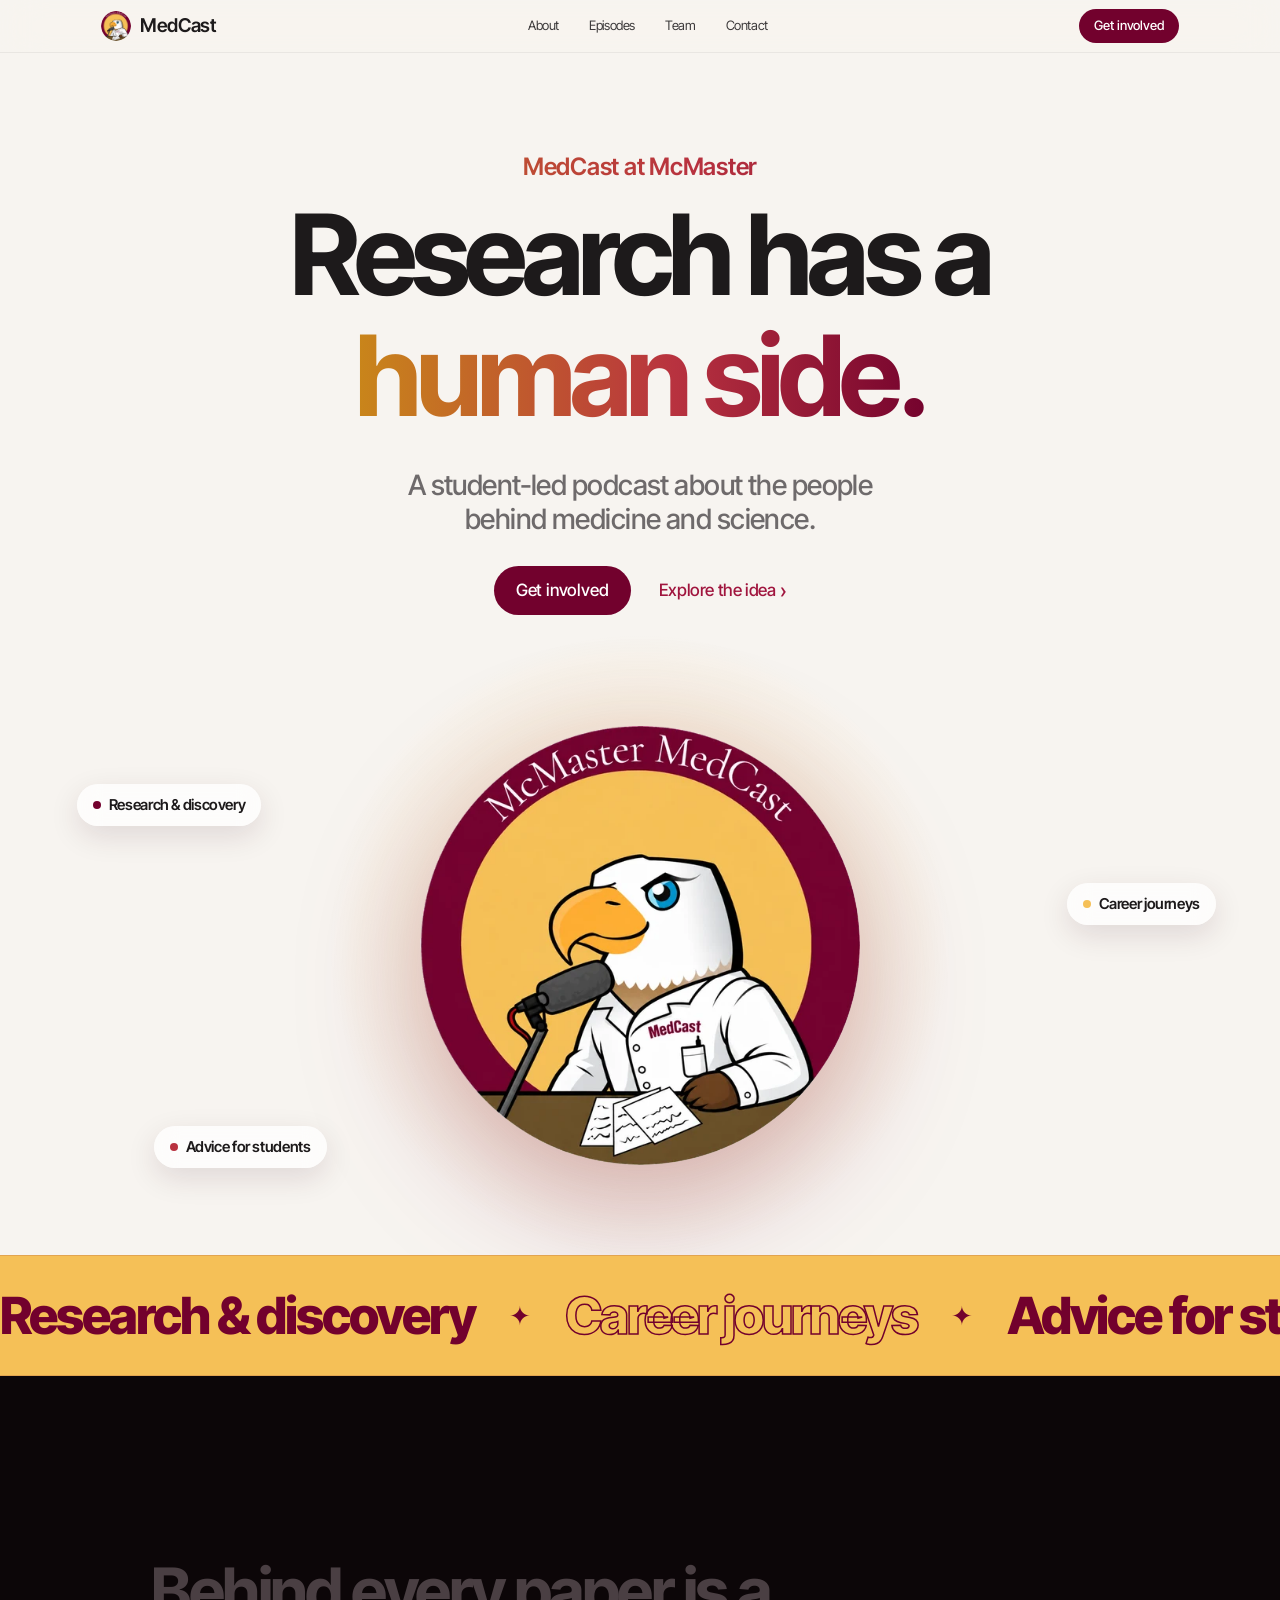
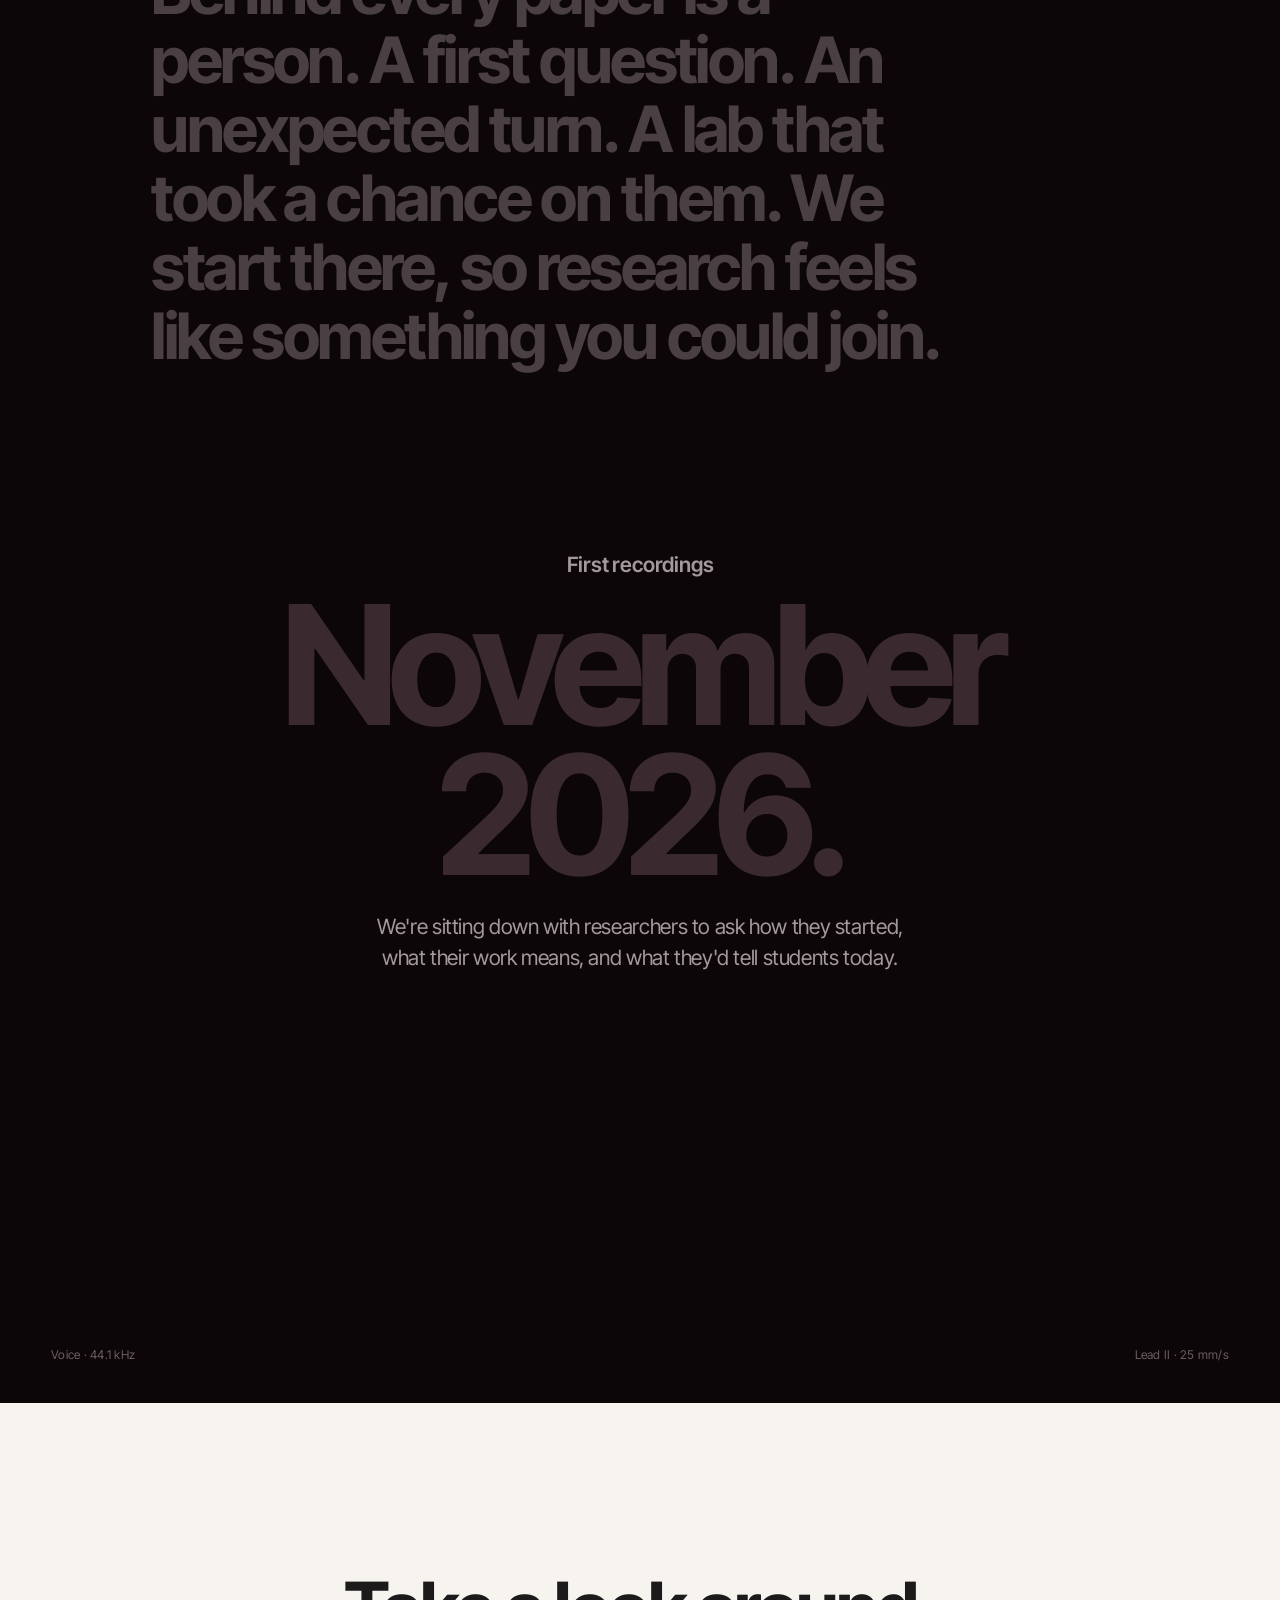
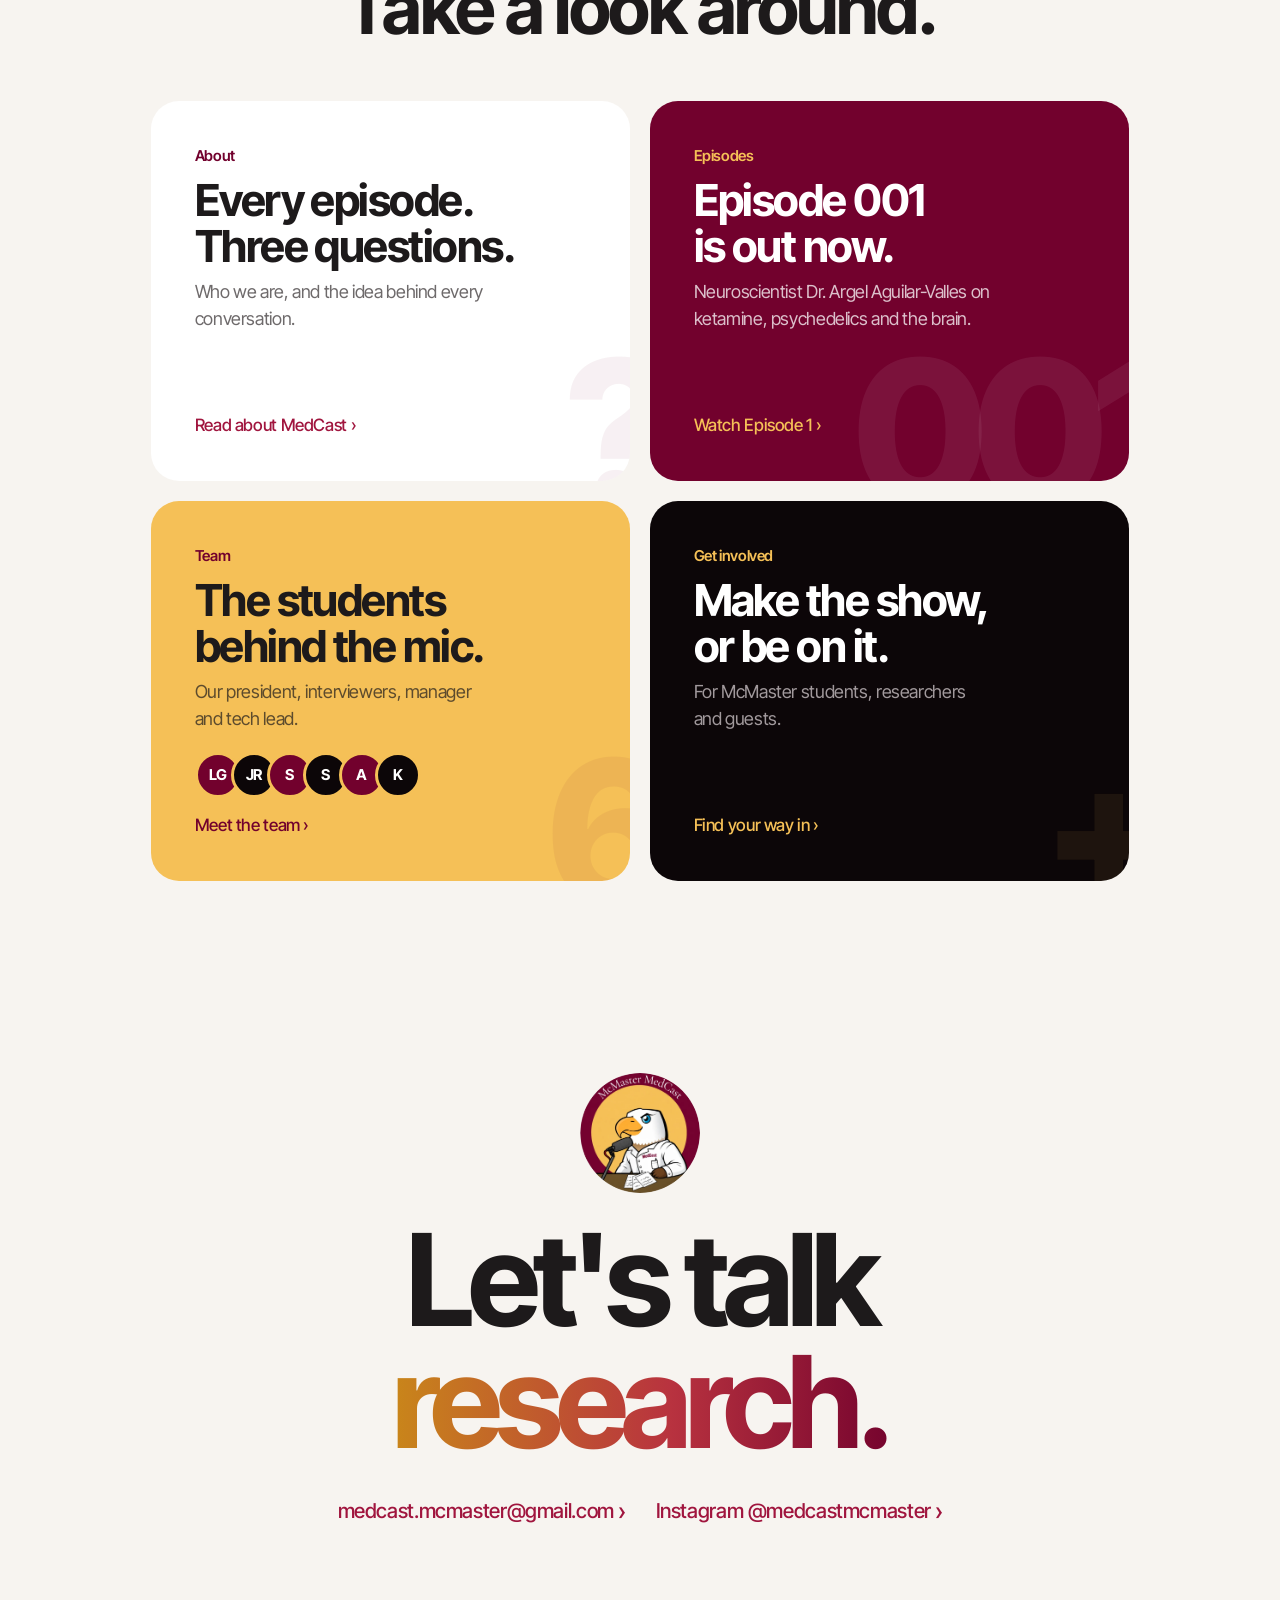
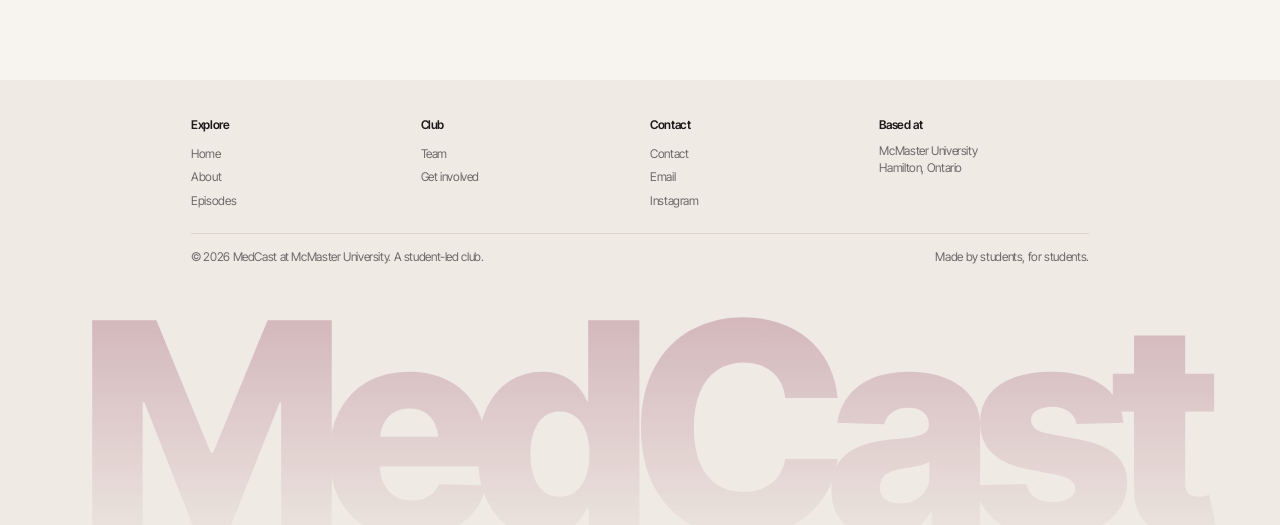
==== index.html @ 4790f2b9 "Update the President card with Lohit's bio and Instagram Co-Authored-By: Claude Opus 5.5 <noreply@an" ====
<!DOCTYPE html>
<html lang="en">
<head>
<meta charset="utf-8">
<meta name="viewport" content="width=device-width, initial-scale=1">
<title>MedCast McMaster</title>
<meta name="description" content="MedCast is a student-led podcast at McMaster University about the people behind medical and science research.">
<meta name="theme-color" content="#f7f4f0">
<link rel="icon" href="assets/medcast-logo.webp">
<link rel="preconnect" href="https://fonts.googleapis.com">
<link rel="preconnect" href="https://fonts.gstatic.com" crossorigin>
<link href="https://fonts.googleapis.com/css2?family=Inter+Tight:wght@400;500;600;700;800&display=swap" rel="stylesheet">
<link rel="stylesheet" href="styles.css?v=202611141527">
<script>try{if(sessionStorage.getItem("mc-seen"))document.documentElement.classList.add("seen");sessionStorage.setItem("mc-seen","1")}catch(e){}</script>

</head>
<body>

<div class="loader" aria-hidden="true">
  <span class="logo"></span>
  <svg viewBox="0 0 300 60" fill="none"><path d="M0 34h96l10-16 12 34 16-50 14 40 8-8h144" stroke="url(#lg)" stroke-width="3" stroke-linecap="round" stroke-linejoin="round"/><defs><linearGradient id="lg" x1="0" x2="300" y1="0" y2="0" gradientUnits="userSpaceOnUse"><stop stop-color="#f5c057"/><stop offset=".6" stop-color="#ff8a5c"/><stop offset="1" stop-color="#72012d"/></linearGradient></defs></svg>
</div>
<div class="progress" aria-hidden="true"></div>
<header class="nav">
  <div class="wrap">
    <a class="brand" href="index.html"><span class="logo" aria-hidden="true"></span>MedCast</a>
    <ul id="menu">
      <li><a href="about.html">About</a></li>
      <li><a href="episodes.html">Episodes</a></li>
      <li><a href="team.html">Team</a></li>
      <li><a href="contact.html">Contact</a></li>
    </ul>
    <a class="btn sm" href="get-involved.html">Get involved</a>
    <button class="menu-btn" id="menuBtn" aria-label="Open menu" aria-expanded="false" aria-controls="menu"><svg width="22" height="22" viewBox="0 0 24 24" fill="none" stroke="currentColor" stroke-width="2" stroke-linecap="round"><path d="M4 9h16M4 15h16"/></svg></button>
  </div>
</header>

<main id="top">
  <section class="hero center">
    <div class="wrap">
      <p class="eyebrow grad">MedCast at McMaster</p>
      <h1 class="intro"><span class="ln"><span>Research has a</span></span> <span class="ln"><span class="grad">human side.</span></span></h1>
      <p class="sub">A student-led podcast about the people behind medicine and science.</p>
      <div class="ctas"><a class="btn" href="get-involved.html">Get involved</a><a class="link" href="about.html">Explore the idea</a></div>
    </div>
    <div class="stage" data-p>
      <div class="halo"></div>
      <span class="logo hero-logo" role="img" aria-label="McMaster MedCast logo: an eagle in a lab coat speaking into a microphone"></span>
      <span class="chip c1"><i style="background:var(--maroon)"></i>Research &amp; discovery</span>
      <span class="chip c2"><i style="background:var(--gold)"></i>Career journeys</span>
      <span class="chip c3"><i style="background:#b8323f"></i>Advice for students</span>
    </div>
  </section>
  <div class="marquee" aria-hidden="true"><div class="track"><span>Research &amp; discovery</span><i>✦</i><span>Career journeys</span><i>✦</i><span>Advice for students</span><i>✦</i><span>Medicine</span><i>✦</i><span>Science</span><i>✦</i><span>Real stories</span><i>✦</i><span>Research &amp; discovery</span><i>✦</i><span>Career journeys</span><i>✦</i><span>Advice for students</span><i>✦</i><span>Medicine</span><i>✦</i><span>Science</span><i>✦</i><span>Real stories</span><i>✦</i></div></div>
  <section class="night">
    <div class="wrap">
      <p class="say" id="say" data-text="Behind every paper is a person. A first question. An unexpected turn. A lab that took a chance on them. We start there, so research feels like something you could *join.*"></p>
      <div class="big-date" data-p>
        <p class="eyebrow">First recordings</p>
        <h2>November 2026.</h2>
        <p>We're sitting down with researchers to ask how they started, what their work means, and what they'd tell students today.</p>
      </div>
    </div>
    <canvas id="wave" aria-hidden="true"></canvas>
    <div class="wave-cap" aria-hidden="true"><span>Voice · 44.1 kHz</span><span>Lead II · 25 mm/s</span></div>
  </section>
  <section class="sec">
    <div class="wrap">
      <h2 class="sec-title center rise">Take a look around.</h2>
      <div class="tiles">
        <a class="lt rise" href="about.html"><span class="k">About</span><h3>Every episode.<br>Three questions.</h3><p>Who we are, and the idea behind every conversation.</p><span class="go">Read about MedCast</span><span class="art" aria-hidden="true">?</span></a>
        <a class="lt mr rise" href="episodes.html"><span class="k">Episodes</span><h3>Episode 001 is out now.</h3><p>Neuroscientist Dr. Argel Aguilar-Valles on ketamine, psychedelics and the brain.</p><span class="go">Watch Episode 1</span><span class="art" aria-hidden="true">001</span></a>
        <a class="lt gd rise" href="team.html"><span class="k">Team</span><h3>The students behind the mic.</h3><p>Our president, interviewers, manager and tech lead.</p><div class="faces" aria-hidden="true"><span>LG</span><span>JR</span><span>S</span><span>S</span><span>A</span><span>K</span></div><span class="go">Meet the team</span><span class="art" aria-hidden="true">6</span></a>
        <a class="lt dk rise" href="get-involved.html"><span class="k">Get involved</span><h3>Make the show, or be on it.</h3><p>For McMaster students, researchers and guests.</p><span class="go">Find your way in</span><span class="art" aria-hidden="true">+</span></a>
      </div>
    </div>
  </section>
  <section class="close center">
    <div class="wrap rise">
      <span class="logo" aria-hidden="true"></span>
      <h2>Let's talk <span class="grad">research.</span></h2>
      <div class="row">
        <a class="link" href="mailto:medcast.mcmaster@gmail.com">medcast.mcmaster@gmail.com</a>
        <a class="link" href="https://www.instagram.com/medcastmcmaster/" target="_blank" rel="noopener">Instagram @medcastmcmaster</a>
      </div>
    </div>
  </section>
</main>

<footer>
  <div class="wrap">
    <div class="fcols">
      <div><h4>Explore</h4><a href="index.html">Home</a><a href="about.html">About</a><a href="episodes.html">Episodes</a></div>
      <div><h4>Club</h4><a href="team.html">Team</a><a href="get-involved.html">Get involved</a></div>
      <div><h4>Contact</h4><a href="contact.html">Contact</a><a href="mailto:medcast.mcmaster@gmail.com">Email</a><a href="https://www.instagram.com/medcastmcmaster/" target="_blank" rel="noopener">Instagram</a></div>
      <div><h4>Based at</h4><span>McMaster University<br>Hamilton, Ontario</span></div>
    </div>
    <div class="fbot"><span>© 2026 MedCast at McMaster University. A student-led club.</span><span>Made by students, for students.</span></div>
  </div>
  <div class="wordmark" aria-hidden="true">MedCast</div>
</footer>

<div class="cursor" aria-hidden="true"></div>
<div class="toast" id="toast" role="status" aria-live="polite"></div>
<script src="site.js?v=202611141527"></script>
</body>
</html>
---- styles.css ----
/* Layout idea: an Apple-style product page for a podcast. Centered hero, one dark cinematic act, a pinned story, a bento of tiles, a swipeable gallery. Logo maroon and gold on MedCast cream. */
:root{
  --cream:#f7f4f0;        /* page */
  --tile:#ffffff;         /* tiles */
  --ink:#1d1a1b;          /* text */
  --mute:#6e6a6b;         /* secondary text */
  --maroon:#72012d;       /* logo maroon */
  --gold:#f5c057;         /* logo gold */
  --night:#0c0608;        /* dark act, maroon-tinted black */
  --font:-apple-system, BlinkMacSystemFont, "SF Pro Display", "Inter Tight", "Segoe UI", "Helvetica Neue", Arial, sans-serif;
  --logo:url("assets/medcast-logo.webp");
  --max:1080px;
  --gut:max(22px, 4vw);
  color-scheme:light;
}
*{box-sizing:border-box;margin:0;padding:0}
html{background:var(--cream);scroll-behavior:smooth}
body{background:var(--cream);color:var(--ink);font-family:var(--font);font-size:17px;line-height:1.47;letter-spacing:-.022em;-webkit-font-smoothing:antialiased;overflow-x:hidden}
a{color:inherit;text-decoration:none}
h1,h2,h3{font-weight:700;letter-spacing:-.035em;line-height:1.05;text-wrap:balance}
:focus-visible{outline:2px solid var(--maroon);outline-offset:3px;border-radius:6px}
.wrap{max-width:var(--max);margin:0 auto;padding:0 var(--gut)}
.center{text-align:center}
.logo{display:block;background:var(--logo) center/contain no-repeat;border-radius:50%}
.eyebrow{font-size:clamp(19px,2vw,24px);font-weight:600;letter-spacing:-.01em}
.grad{background:linear-gradient(90deg,#c9861a,#b8323f 55%,var(--maroon));-webkit-background-clip:text;background-clip:text;color:transparent}
.link{color:#a0153e;font-weight:500;display:inline-flex;align-items:center;gap:4px}
.link:hover{text-decoration:underline}
.link::after{content:"›";font-size:1.2em;line-height:1}
.btn{display:inline-flex;align-items:center;justify-content:center;padding:12px 22px;border-radius:980px;background:var(--maroon);color:#fff;font-weight:500;font-size:17px;border:0;cursor:pointer;font-family:inherit;letter-spacing:-.01em;transition:background .2s, transform .2s}
.btn:hover{background:#8c0538}
.btn.sm{padding:7px 15px;font-size:13px}
.btn.gold{background:var(--gold);color:var(--ink)}
.btn.gold:hover{background:#f8cc72}
.btn.light{background:#fff;color:var(--ink)}

/* Nav */
.nav{position:sticky;top:0;z-index:50;background:rgba(247,244,240,.72);backdrop-filter:saturate(180%) blur(20px);-webkit-backdrop-filter:saturate(180%) blur(20px);border-bottom:1px solid rgba(0,0,0,.06)}
.nav .wrap{height:52px;display:flex;align-items:center;justify-content:space-between;gap:20px;max-width:1180px}
.brand{display:flex;align-items:center;gap:9px;font-weight:600;font-size:19px;letter-spacing:-.02em}
.brand .logo{width:30px;height:30px}
.nav ul{display:flex;gap:30px;list-style:none;font-size:13px;color:#3d3a3b}
.nav ul a:hover{color:var(--maroon)}
.menu-btn{display:none;background:none;border:0;padding:6px;cursor:pointer;color:var(--ink)}

/* Hero */
.hero{padding:clamp(56px,8vw,96px) 0 0;overflow:hidden}
.hero h1{font-size:clamp(52px,9vw,112px);letter-spacing:-.05em;margin:12px auto 0;max-width:12ch;line-height:1}
.hero .sub{font-size:clamp(20px,2.3vw,28px);font-weight:500;color:var(--mute);max-width:30ch;margin:20px auto 0;letter-spacing:-.02em;line-height:1.2}
.hero .ctas{display:flex;gap:28px;justify-content:center;align-items:center;margin-top:30px;flex-wrap:wrap}
.stage{position:relative;height:clamp(380px,52vw,620px);margin-top:20px;display:grid;place-items:center}
.halo{position:absolute;width:min(78vw,760px);aspect-ratio:1;border-radius:50%;background:radial-gradient(circle,rgba(245,192,87,.55),rgba(245,192,87,.18) 40%,transparent 68%);transform:scale(calc(.85 + var(--p,0) * .4))}
.hero-logo{position:relative;width:clamp(260px,38vw,440px);aspect-ratio:1;filter:drop-shadow(0 40px 60px rgba(114,1,45,.28));transform:translateY(calc(var(--p,0) * -60px)) scale(calc(1 + var(--p,0) * .18)) rotate(calc(var(--p,0) * -6deg));will-change:transform}
.chip{position:absolute;padding:10px 16px;border-radius:980px;background:rgba(255,255,255,.75);backdrop-filter:blur(12px);-webkit-backdrop-filter:blur(12px);box-shadow:0 10px 30px rgba(60,20,30,.12);font-size:15px;font-weight:600;white-space:nowrap;animation:bob 6s ease-in-out infinite}
.chip i{display:inline-block;width:8px;height:8px;border-radius:50%;margin-right:8px;vertical-align:1px}
.chip.c1{left:6%;top:24%}.chip.c2{right:5%;top:40%;animation-delay:-2s}.chip.c3{left:12%;bottom:14%;animation-delay:-4s}
@keyframes bob{50%{transform:translateY(-10px)}}

/* Dark act */
.night{background:var(--night);color:#f5f5f7;padding:clamp(110px,14vw,180px) 0 0;position:relative;overflow:hidden}
.say{font-size:clamp(32px,5.2vw,64px);font-weight:700;letter-spacing:-.04em;line-height:1.08;max-width:20ch;text-wrap:balance}
.say .w{color:#4a3f43;transition:color .4s}
.say .w.on{color:#f5f5f7}
.say .w.hot.on{color:var(--gold)}
.big-date{margin-top:clamp(100px,14vw,180px);text-align:center}
.big-date .eyebrow{color:#a1999c}
.big-date h2{font-size:clamp(64px,13vw,190px);letter-spacing:-.06em;line-height:.9;margin-top:10px;background:linear-gradient(90deg,var(--gold),#ff8a5c calc(var(--p,0)*100%),#3a2a30 calc(var(--p,0)*100% + 12%));-webkit-background-clip:text;background-clip:text;color:transparent}
.big-date p{color:#a1999c;font-size:clamp(17px,1.8vw,21px);max-width:44ch;margin:22px auto 0}
#wave{display:block;width:100%;height:clamp(180px,24vw,300px);margin-top:60px}
.wave-cap{display:flex;justify-content:space-between;padding:12px var(--gut) 40px;font-size:12px;color:#6a6064;letter-spacing:.02em}

/* Story */
.story-head{padding:clamp(110px,13vw,170px) 0 40px}
.story-head h2{font-size:clamp(44px,7vw,80px)}
.story-head p{font-size:clamp(19px,2vw,24px);color:var(--mute);max-width:36ch;margin:18px auto 0;font-weight:500;line-height:1.25}
.story{display:grid;grid-template-columns:1fr 1fr;gap:clamp(30px,5vw,80px);align-items:start}
.steps{display:flex;flex-direction:column}
.step{min-height:78vh;display:flex;flex-direction:column;justify-content:center;gap:14px;opacity:.35;transition:opacity .5s}
.step.active{opacity:1}
.step .n{font-size:15px;font-weight:600;color:var(--maroon)}
.step h3{font-size:clamp(34px,4.4vw,52px)}
.step p{font-size:clamp(18px,1.6vw,21px);color:var(--mute);max-width:30ch;line-height:1.35}
.viz{position:sticky;top:calc(50vh - min(42vw,480px)/2 + 20px);height:min(42vw,480px);border-radius:32px;background:var(--night);overflow:hidden;display:grid;place-items:center}
.viz .glow{position:absolute;inset:-20%;background:radial-gradient(circle at 50% 55%,var(--g,rgba(245,192,87,.55)),transparent 55%);transition:background .8s}
.viz .num{position:absolute;font-size:min(30vw,340px);font-weight:800;letter-spacing:-.08em;color:rgba(255,255,255,.06);line-height:1;transition:opacity .5s}
.viz .logo{position:relative;width:52%;aspect-ratio:1;transition:transform .8s cubic-bezier(.2,.8,.2,1);transform:var(--t,none);filter:drop-shadow(0 30px 40px rgba(0,0,0,.4))}
.viz .tags{position:absolute;bottom:22px;left:0;right:0;display:flex;justify-content:center;gap:8px;flex-wrap:wrap;padding:0 16px}
.viz .tags span{font-size:12px;font-weight:600;padding:6px 12px;border-radius:980px;color:#8f868a;background:rgba(255,255,255,.06);transition:.4s}
.viz .tags span.on{color:var(--night);background:var(--gold)}

/* Bento */
.sec{padding:clamp(110px,13vw,170px) 0 0}
.sec-title{font-size:clamp(40px,6vw,72px);margin-bottom:clamp(36px,5vw,56px)}
.bento{display:grid;grid-template-columns:repeat(6,1fr);gap:20px}
.t{background:var(--tile);border-radius:28px;padding:clamp(26px,3vw,40px);overflow:hidden;position:relative;display:flex;flex-direction:column;min-height:300px}
.t.s4{grid-column:span 4}.t.s2{grid-column:span 2}.t.s3{grid-column:span 3}
.t .k{font-size:15px;font-weight:600;color:var(--mute)}
.t .stat{font-size:clamp(64px,8vw,104px);font-weight:800;letter-spacing:-.06em;line-height:1;margin-top:auto}
.t .cap{font-size:19px;font-weight:600;margin-top:8px;line-height:1.2}
.t.ep{background:var(--maroon);color:#fff;min-height:440px}
.t.ep .rings{position:absolute;right:-8%;top:50%;width:62%;aspect-ratio:1;transform:translateY(-50%);display:grid;place-items:center}
.t.ep .rings span{position:absolute;border:1.5px solid rgba(245,192,87,.5);border-radius:50%;animation:ring 5s linear infinite}
.t.ep .rings span:nth-child(2){animation-delay:1.25s}.t.ep .rings span:nth-child(3){animation-delay:2.5s}.t.ep .rings span:nth-child(4){animation-delay:3.75s}
@keyframes ring{from{width:20%;height:20%;opacity:1}to{width:150%;height:150%;opacity:0}}
.t.ep .rings .logo{width:58%;aspect-ratio:1;position:relative;filter:drop-shadow(0 20px 40px rgba(0,0,0,.35))}
.t.ep .body{position:relative;max-width:52%;display:flex;flex-direction:column;gap:14px;height:100%}
.t.ep .live{font-size:13px;font-weight:600;color:var(--gold);display:flex;align-items:center;gap:8px}
.t.ep .live i{width:8px;height:8px;border-radius:50%;background:var(--gold);animation:pulse 1.6s infinite}
@keyframes pulse{0%{box-shadow:0 0 0 0 rgba(245,192,87,.7)}70%{box-shadow:0 0 0 10px rgba(245,192,87,0)}100%{box-shadow:none}}
.t.ep h3{font-size:clamp(32px,3.6vw,46px)}
.t.ep p{color:rgba(255,255,255,.75)}
.player{margin-top:auto;display:flex;align-items:center;gap:12px;padding:10px 14px 10px 10px;border-radius:980px;background:rgba(0,0,0,.22)}
.player b{width:36px;height:36px;flex:none;border-radius:50%;background:rgba(255,255,255,.14);display:grid;place-items:center}
.bars{flex:1;display:flex;gap:3px;align-items:center;height:26px}
.bars i{flex:1;border-radius:2px;background:rgba(255,255,255,.3)}
.player small{font-size:12px;opacity:.7;font-variant-numeric:tabular-nums}
.t.gold{background:var(--gold)}
.t.gold .k{color:rgba(29,26,27,.6)}
.t.dark{background:var(--night);color:#fff}
.t.dark .k{color:#8f868a}
.t.dark .cap{font-size:clamp(24px,2.4vw,30px)}
.t.dark .link{color:var(--gold);margin-top:10px}
.cal{display:grid;grid-template-columns:repeat(7,1fr);gap:4px;margin-top:18px;font-size:11px;color:var(--mute);text-align:center;font-variant-numeric:tabular-nums}
.cal span{padding:4px 0;border-radius:6px}
.cal .hd{font-weight:600;color:var(--ink)}
.cal .now{background:var(--maroon);color:#fff;font-weight:600}

/* About */
.about{padding:clamp(120px,14vw,190px) 0 0}
.about p.lead{font-size:clamp(28px,4vw,48px);font-weight:700;letter-spacing:-.035em;line-height:1.12;max-width:24ch;margin:16px auto 0;text-wrap:balance}
.about p.body{font-size:clamp(18px,1.6vw,21px);color:var(--mute);max-width:52ch;margin:26px auto 0}
.vals{display:flex;justify-content:center;flex-wrap:wrap;gap:10px;margin-top:36px}
.vals span{padding:10px 18px;border-radius:980px;background:var(--tile);font-weight:600;font-size:15px}

/* Team gallery */
.gal-head{display:flex;justify-content:space-between;align-items:end;gap:20px;flex-wrap:wrap;margin-bottom:36px}
.gal-head .sec-title{margin:0}
.gal-head p{color:var(--mute);max-width:34ch}
.gallery{display:flex;gap:20px;overflow-x:auto;scroll-snap-type:x mandatory;padding:4px max(var(--gut),calc((100vw - var(--max))/2 + var(--gut))) 30px;scrollbar-width:none}
.gallery::-webkit-scrollbar{display:none}
.card{flex:0 0 clamp(250px,26vw,310px);height:clamp(380px,38vw,460px);border-radius:28px;scroll-snap-align:center;padding:30px 26px;display:flex;flex-direction:column;justify-content:space-between;position:relative;overflow:hidden;color:#fff;transition:transform .4s cubic-bezier(.2,.8,.2,1)}
.card:hover{transform:scale(1.02)}
.card .role{font-size:13px;font-weight:600;opacity:.75}
.card h3{font-size:30px;line-height:1.05}
.card p{font-size:15px;opacity:.8;margin-top:8px}
.card .face{width:96px;height:96px;border-radius:50%;background:rgba(255,255,255,.14);display:grid;place-items:center;margin:auto 0}
.card .face svg{width:44px;height:44px;opacity:.7}
.card.c-a{background:linear-gradient(160deg,#8c0538,#4a0019)}
.card.c-b{background:linear-gradient(160deg,#b8323f,#72012d)}
.card.c-g{background:linear-gradient(160deg,#f8cf74,#e7a43a);color:var(--ink)}
.card.c-n{background:linear-gradient(160deg,#2a1a20,#0c0608)}
.card.c-d{background:linear-gradient(160deg,#7a5a2e,#4b3417)}
.gal-ctrl{display:flex;justify-content:flex-end;gap:12px}
.gal-ctrl button{width:44px;height:44px;border-radius:50%;border:0;background:#e8e2da;color:var(--ink);font-size:20px;cursor:pointer;transition:background .2s}
.gal-ctrl button:hover{background:#ddd5ca}

/* Join */
.join{display:grid;grid-template-columns:1fr 1fr;gap:20px}
.j{border-radius:32px;padding:clamp(34px,4vw,56px) clamp(26px,3.4vw,48px);text-align:center;display:flex;flex-direction:column;align-items:center;gap:16px;min-height:520px}
.j.a{background:var(--tile)}
.j.b{background:var(--night);color:#fff}
.j .k{font-size:15px;font-weight:600;color:var(--maroon)}
.j.b .k{color:var(--gold)}
.j h3{font-size:clamp(40px,4.8vw,60px)}
.j p{font-size:18px;color:var(--mute);max-width:36ch}
.j.b p{color:#a1999c}
.roles{display:flex;flex-wrap:wrap;justify-content:center;gap:6px;max-width:400px}
.roles span{font-size:13px;padding:5px 11px;border-radius:980px;background:var(--cream);font-weight:500}
.subj{margin-top:auto;width:100%;max-width:400px;display:flex;flex-direction:column;gap:12px;align-items:center}
.subj small{font-size:13px;color:var(--mute)}
.j.b .subj small{color:#8f868a}
.subj code{width:100%;display:flex;justify-content:space-between;align-items:center;gap:10px;padding:10px 10px 10px 18px;border-radius:14px;background:var(--cream);font-family:inherit;font-size:16px;font-weight:600}
.j.b .subj code{background:rgba(255,255,255,.08)}
.copy{font:inherit;font-size:13px;font-weight:600;border:0;border-radius:980px;padding:6px 14px;cursor:pointer;background:var(--ink);color:#fff}
.j.b .copy{background:#fff;color:var(--ink)}
.subj .addr{font-size:14px;color:var(--mute)}
.j.b .subj .addr{color:#8f868a}

/* Close */
.close{padding:clamp(130px,15vw,200px) 0 clamp(110px,12vw,160px)}
.close .logo{width:120px;height:120px;margin:0 auto 26px}
.close h2{font-size:clamp(56px,10vw,128px);letter-spacing:-.055em;line-height:.95}
.close .row{display:flex;justify-content:center;gap:30px;flex-wrap:wrap;margin-top:34px;font-size:clamp(17px,1.6vw,21px)}

footer{background:#efeae3;color:#6e6a6b;font-size:12px;padding:20px 0 30px}
footer .wrap{max-width:1000px}
.fcols{display:grid;grid-template-columns:repeat(4,1fr);gap:20px;padding:16px 0 20px;border-bottom:1px solid #ddd5ca}
.fcols h4{color:var(--ink);font-weight:600;font-size:12px;margin-bottom:8px}
.fcols a{display:block;padding:3px 0}
.fcols a:hover{text-decoration:underline}
.fbot{display:flex;justify-content:space-between;gap:16px;flex-wrap:wrap;padding-top:14px}

.toast{position:fixed;left:50%;bottom:26px;transform:translate(-50%,16px);background:var(--ink);color:#fff;padding:10px 18px;border-radius:980px;font-size:14px;font-weight:500;opacity:0;pointer-events:none;transition:.3s;z-index:70}
.toast.show{opacity:1;transform:translate(-50%,0)}

/* Lift-in: content is visible at rest, it only rises into place */
.rise{transform:translateY(40px);transition:transform 1.1s cubic-bezier(.2,.8,.2,1)}
.rise.in{transform:none}

@media (max-width:900px){
  .story{grid-template-columns:1fr}
  .viz{position:relative;top:auto;height:340px;order:-1}
  .step{min-height:auto;padding:40px 0;opacity:1}
  .bento{grid-template-columns:1fr 1fr}
  .t.s4,.t.s3{grid-column:span 2}.t.s2{grid-column:span 1}
  .t.ep .body{max-width:100%}
  .t.ep .rings{position:relative;right:auto;top:auto;transform:none;width:70%;margin:0 auto 10px;order:-1}
  .t.ep{display:flex;flex-direction:column}
  .join{grid-template-columns:1fr}
  .fcols{grid-template-columns:1fr 1fr}
}
@media (max-width:740px){
  .nav ul{display:none;position:absolute;top:52px;left:0;right:0;flex-direction:column;gap:0;background:rgba(247,244,240,.98);padding:8px var(--gut) 18px;font-size:22px;font-weight:600}
  .nav ul.open{display:flex}
  .nav ul a{display:block;padding:10px 0}
  .nav .btn{display:none}
  .menu-btn{display:block}
  .chip{font-size:13px;padding:8px 12px}
  .chip.c1{left:2%;top:10%}.chip.c2{right:2%;top:46%}.chip.c3{left:4%;bottom:6%}
}
@media (max-width:480px){
  .bento{grid-template-columns:1fr}
  .t.s2,.t.s4,.t.s3{grid-column:span 1}
}
@media (prefers-reduced-motion:reduce){
  html{scroll-behavior:auto}
  *,*::before,*::after{animation:none!important;transition:none!important}
  .rise{transform:none}
}

/* Page heroes and link tiles (multi-page) */
.nav ul a[aria-current="page"]{color:var(--maroon);font-weight:600}
.phero{padding:clamp(70px,10vw,120px) 0 clamp(20px,4vw,40px);text-align:center}
.phero h1{font-size:clamp(52px,9vw,104px);letter-spacing:-.05em;line-height:1;margin-top:10px}
.phero .sub{font-size:clamp(20px,2.3vw,28px);font-weight:500;color:var(--mute);max-width:32ch;margin:18px auto 0;letter-spacing:-.02em;line-height:1.2}
.phero .logo{width:96px;height:96px;margin:0 auto 18px}
.tiles{display:grid;grid-template-columns:repeat(2,1fr);gap:20px}
.lt{position:relative;border-radius:28px;padding:clamp(28px,3.4vw,44px);min-height:clamp(300px,30vw,380px);display:flex;flex-direction:column;gap:10px;overflow:hidden;background:var(--tile);transition:transform .5s cubic-bezier(.2,.8,.2,1),box-shadow .5s}
.lt:hover{transform:translateY(-6px);box-shadow:0 30px 60px -30px rgba(114,1,45,.35)}
.lt .k{font-size:15px;font-weight:600;color:var(--maroon)}
.lt h3{font-size:clamp(32px,3.6vw,44px)}
.lt p{color:var(--mute);max-width:30ch;font-size:18px}
.lt .go{margin-top:auto;font-weight:500;color:#a0153e}
.lt .go::after{content:" ›"}
.lt .art{position:absolute;right:-30px;bottom:-30px;font-size:200px;font-weight:800;letter-spacing:-.08em;line-height:.8;color:rgba(114,1,45,.06)}
.lt.dk{background:var(--night);color:#fff}.lt.dk .k,.lt.dk .go{color:var(--gold)}.lt.dk p{color:#a1999c}.lt.dk .art{color:rgba(245,192,87,.08)}
.lt.mr{background:var(--maroon);color:#fff}.lt.mr .k,.lt.mr .go{color:var(--gold)}.lt.mr p{color:rgba(255,255,255,.75)}.lt.mr .art{color:rgba(255,255,255,.07)}
.lt.gd{background:var(--gold)}.lt.gd .k,.lt.gd .go{color:var(--maroon)}.lt.gd p{color:rgba(29,26,27,.7)}
.ccards{display:grid;grid-template-columns:repeat(3,1fr);gap:20px;margin-top:clamp(50px,7vw,80px);text-align:left}
.cc{background:var(--tile);border-radius:28px;padding:32px;display:flex;flex-direction:column;gap:10px;min-height:220px}
.cc .k{font-size:15px;font-weight:600;color:var(--mute)}
.cc b{font-size:clamp(20px,1.9vw,24px);letter-spacing:-.02em;margin-top:auto;word-break:break-word}
.cc.mr{background:var(--maroon);color:#fff}.cc.mr .k{color:var(--gold)}.cc.mr .link{color:var(--gold)}
.cta-band{margin-top:clamp(110px,13vw,170px);text-align:center}
.cta-band h2{font-size:clamp(40px,6vw,72px)}
.cta-band p{color:var(--mute);font-size:clamp(18px,1.8vw,21px);margin:14px auto 26px;max-width:40ch}
.spacer{height:clamp(110px,13vw,170px)}
@media (max-width:900px){.tiles,.ccards{grid-template-columns:1fr}}

/* ---- Polish pass ---- */
@view-transition{navigation:auto}
::view-transition-old(root){animation:vt-out .35s ease both}
::view-transition-new(root){animation:vt-in .45s cubic-bezier(.2,.8,.2,1) both}
@keyframes vt-out{to{opacity:0;transform:scale(.985)}}
@keyframes vt-in{from{opacity:0;transform:translateY(14px)}}
::selection{background:var(--gold);color:var(--ink)}

.progress{position:fixed;top:0;left:0;right:0;height:3px;z-index:60;background:linear-gradient(90deg,var(--gold),#ff8a5c,var(--maroon));transform-origin:0 50%;transform:scaleX(var(--sp,0))}

.nav ul a{position:relative;padding:4px 0}
.nav ul a::after{content:"";position:absolute;left:0;right:0;bottom:-2px;height:1.5px;background:var(--maroon);transform:scaleX(0);transition:transform .3s;transform-origin:left}
.nav ul a:hover::after,.nav ul a[aria-current="page"]::after{transform:scaleX(1)}

/* Hero intro: lines slide up on load */
.intro .ln{display:inline-block;overflow:hidden;vertical-align:bottom;padding-bottom:.08em}
.intro .ln>span{display:inline-block;animation:lineup 1.1s cubic-bezier(.2,.8,.2,1) both}
.intro .ln:nth-child(2)>span{animation-delay:.12s}
@keyframes lineup{from{transform:translateY(105%)}}
.hero .eyebrow,.hero .sub,.hero .ctas,.phero .eyebrow,.phero h1,.phero .sub,.phero .logo{animation:fadeup 1s cubic-bezier(.2,.8,.2,1) both}
.hero .sub,.phero h1{animation-delay:.15s}.hero .ctas,.phero .sub{animation-delay:.28s}
@keyframes fadeup{from{transform:translateY(18px)}}
.hero-logo{animation:pop 1.3s cubic-bezier(.2,.9,.25,1.15) .2s both}
@keyframes pop{from{scale:.82}}

/* Buttons: soft shine */
.btn{position:relative;overflow:hidden}
.btn::after{content:"";position:absolute;inset:0;background:linear-gradient(110deg,transparent 30%,rgba(255,255,255,.35) 50%,transparent 70%);transform:translateX(-120%);transition:transform .7s}
.btn:hover::after{transform:translateX(120%)}

/* Home: team faces */
.faces{display:flex;margin-top:10px}
.faces span{width:46px;height:46px;border-radius:50%;display:grid;place-items:center;font-weight:700;font-size:15px;background:var(--maroon);color:#fff;border:3px solid var(--gold);margin-left:-10px;transition:transform .3s}
.faces span:first-child{margin-left:0}
.faces span:nth-child(2n){background:var(--night)}
.lt:hover .faces span{transform:translateY(-4px)}
.lt:hover .faces span:nth-child(2){transition-delay:.04s}.lt:hover .faces span:nth-child(3){transition-delay:.08s}.lt:hover .faces span:nth-child(4){transition-delay:.12s}.lt:hover .faces span:nth-child(5){transition-delay:.16s}.lt:hover .faces span:nth-child(6){transition-delay:.2s}

/* Team page */
.tilt{transform-style:preserve-3d;will-change:transform}
.lead-card{position:relative;overflow:hidden;border-radius:36px;background:radial-gradient(80% 120% at 85% 20%,rgba(245,192,87,.35),transparent 60%),linear-gradient(150deg,#8c0538,#3e0018);color:#fff;display:grid;grid-template-columns:auto 1fr;align-items:center;gap:clamp(28px,5vw,64px);padding:clamp(34px,6vw,80px);margin-top:20px}
.lead-card .wm{position:absolute;right:-6%;bottom:-30%;width:min(46vw,520px);aspect-ratio:1;opacity:.12;filter:grayscale(.2)}
.lead-av{width:clamp(150px,20vw,230px);aspect-ratio:1;border-radius:50%;padding:6px;background:conic-gradient(var(--gold),#ff8a5c,var(--gold));position:relative;z-index:1;animation:spin 12s linear infinite}
.lead-av span{width:100%;height:100%;border-radius:50%;background:#2a0010;display:grid;place-items:center;font-size:clamp(52px,7vw,84px);font-weight:800;letter-spacing:-.04em;color:var(--gold);animation:spin 12s linear infinite reverse}
@keyframes spin{to{rotate:360deg}}
.lead-txt{position:relative;z-index:1}
.lead-txt .role{display:inline-block;font-size:14px;font-weight:600;padding:6px 14px;border-radius:980px;background:var(--gold);color:var(--ink)}
.lead-txt h2{font-size:clamp(48px,8vw,104px);letter-spacing:-.055em;line-height:.95;margin-top:16px}
.lead-txt p{font-size:clamp(18px,1.8vw,22px);color:rgba(255,255,255,.78);margin-top:16px;max-width:34ch}
.group{margin:clamp(80px,10vw,120px) 0 28px;display:flex;justify-content:space-between;align-items:end;gap:20px;flex-wrap:wrap}
.group h2{font-size:clamp(36px,5vw,56px)}
.group p{color:var(--mute);font-size:19px}
.pgrid{display:grid;gap:20px}
.pgrid.three{grid-template-columns:repeat(3,1fr)}
.pgrid.two{grid-template-columns:repeat(2,1fr)}
.pcard{border-radius:28px;padding:30px;min-height:clamp(320px,30vw,400px);display:flex;flex-direction:column;justify-content:space-between;color:#fff;position:relative;overflow:hidden;transition:box-shadow .4s}
.pcard:hover{box-shadow:0 40px 70px -35px rgba(60,0,20,.55)}
.pcard::before{content:"";position:absolute;inset:0;background:radial-gradient(400px circle at var(--mx,50%) var(--my,0%),rgba(255,255,255,.18),transparent 45%);opacity:0;transition:opacity .3s;pointer-events:none}
.pcard:hover::before{opacity:1}
.pcard .role{font-size:14px;font-weight:600;opacity:.75}
.pcard h3{font-size:clamp(40px,4.4vw,56px);letter-spacing:-.05em;margin-top:6px}
.pcard p{opacity:.8;margin-top:8px;font-size:16px;max-width:30ch}
.pgrid.two .pcard{min-height:300px}
.mono-av{width:84px;height:84px;border-radius:50%;display:grid;place-items:center;font-size:36px;font-weight:800;background:rgba(255,255,255,.14);border:2px solid rgba(255,255,255,.35);backdrop-filter:blur(6px)}
.pcard.c-g .mono-av{background:rgba(114,1,45,.1);border-color:rgba(114,1,45,.3);color:var(--maroon)}
.pcard.c-a{background:linear-gradient(160deg,#8c0538,#4a0019)}
.pcard.c-b{background:linear-gradient(160deg,#c43c4b,#72012d)}
.pcard.c-g{background:linear-gradient(160deg,#f8cf74,#e7a43a);color:var(--ink)}
.pcard.c-n{background:linear-gradient(160deg,#2a1a20,#0c0608)}
.pcard.c-d{background:linear-gradient(160deg,#7a5a2e,#4b3417)}
@media (max-width:900px){
  .lead-card{grid-template-columns:1fr;text-align:center;justify-items:center}
  .lead-txt p{margin-left:auto;margin-right:auto}
  .pgrid.three,.pgrid.two{grid-template-columns:1fr}
}
@media (prefers-reduced-motion:reduce){.progress{display:none}}

/* ---- Upgrade pass ---- */
/* Intro on first visit */
.loader{position:fixed;inset:0;z-index:100;background:var(--night);display:grid;place-content:center;justify-items:center;gap:26px;animation:loaderOut .7s cubic-bezier(.7,0,.2,1) 1.7s forwards}
.loader .logo{width:110px;height:110px;animation:loaderLogo 1s cubic-bezier(.2,.9,.25,1.2) both}
.loader svg{width:260px;height:52px}
.loader path{stroke-dasharray:420;stroke-dashoffset:420;animation:draw 1.2s cubic-bezier(.6,0,.2,1) .25s forwards}
@keyframes draw{to{stroke-dashoffset:0}}
@keyframes loaderLogo{from{scale:.6;opacity:0}}
@keyframes loaderOut{to{clip-path:inset(0 0 100% 0);visibility:hidden}}
.seen .loader{display:none}

/* Custom cursor ring (mouse only) */
.cursor{position:fixed;left:0;top:0;width:34px;height:34px;margin:-17px 0 0 -17px;border-radius:50%;border:1.5px solid var(--maroon);pointer-events:none;z-index:90;opacity:0;transition:width .25s,height .25s,margin .25s,background .25s,border-color .25s,opacity .3s}
.cursor.on{opacity:1}
.cursor.big{width:64px;height:64px;margin:-32px 0 0 -32px;background:rgba(245,192,87,.25);border-color:transparent}
@media (hover:none),(pointer:coarse){.cursor{display:none}}

/* Hero follows the mouse */
.hero-logo{translate:calc(var(--mx,0) * 26px) calc(var(--my,0) * 20px);transition:translate .4s cubic-bezier(.2,.8,.2,1)}
.chip{translate:calc(var(--mx,0) * -22px) calc(var(--my,0) * -16px);transition:translate .5s cubic-bezier(.2,.8,.2,1)}
.halo{translate:calc(var(--mx,0) * 10px) calc(var(--my,0) * 10px)}

/* Topic banner */
.marquee{overflow:hidden;background:var(--gold);padding:22px 0;border-block:1px solid rgba(114,1,45,.15)}
.marquee .track{display:flex;align-items:center;gap:34px;width:max-content;animation:marq 38s linear infinite}
.marquee span{font-size:clamp(28px,4vw,52px);font-weight:800;letter-spacing:-.04em;white-space:nowrap;color:var(--maroon)}
.marquee span:nth-of-type(2n){color:transparent;-webkit-text-stroke:1.5px var(--maroon)}
.marquee i{font-style:normal;font-size:clamp(18px,2vw,26px);color:var(--maroon)}
.marquee:hover .track{animation-play-state:paused}
@keyframes marq{to{transform:translateX(-50%)}}

/* Giant footer wordmark */
footer{overflow:hidden;padding-bottom:0}
.wordmark{font-size:clamp(90px,23vw,330px);font-weight:800;letter-spacing:-.07em;line-height:.78;text-align:center;margin-top:30px;background:linear-gradient(180deg,rgba(114,1,45,.22),rgba(114,1,45,.02));-webkit-background-clip:text;background-clip:text;color:transparent;user-select:none;translate:0 8%}

/* About: values as a bold list */
.vals{gap:12px}
.vals span{padding:14px 24px;font-size:clamp(16px,1.6vw,19px);border:1.5px solid transparent;transition:background .3s,color .3s,transform .3s}
.vals span:hover{background:var(--maroon);color:#fff;transform:translateY(-3px)}

/* FAQ */
.faq{max-width:860px}
.qas{border-top:1px solid #e0d8cd}
.qa{border-bottom:1px solid #e0d8cd}
.qa summary{list-style:none;cursor:pointer;display:flex;justify-content:space-between;align-items:center;gap:20px;padding:26px 0;font-size:clamp(20px,2.2vw,26px);font-weight:600;letter-spacing:-.03em}
.qa summary::-webkit-details-marker{display:none}
.qa summary:hover{color:var(--maroon)}
.pm{position:relative;width:34px;height:34px;flex:none;border-radius:50%;background:var(--tile);transition:background .3s,rotate .4s}
.pm::before,.pm::after{content:"";position:absolute;left:50%;top:50%;width:12px;height:2px;margin:-1px 0 0 -6px;background:currentColor;border-radius:2px}
.pm::after{rotate:90deg;transition:rotate .3s}
.qa[open] .pm{background:var(--maroon);color:#fff;rotate:180deg}
.qa[open] .pm::after{rotate:0deg}
.qa p{padding:0 50px 28px 0;color:var(--mute);font-size:18px;max-width:60ch}
.qa p b{color:var(--ink);font-weight:600}
.qa[open] p{animation:fadeup .5s cubic-bezier(.2,.8,.2,1)}

/* Full-screen mobile menu */
@media (max-width:740px){
  .nav ul{position:fixed;top:52px;left:0;right:0;bottom:0;height:calc(100dvh - 52px);display:flex;visibility:hidden;opacity:0;padding:30px var(--gut);gap:4px;background:var(--cream);transition:opacity .3s,visibility .3s}
  .nav ul.open{visibility:visible;opacity:1}
  .nav ul a{font-size:40px;font-weight:700;letter-spacing:-.04em;padding:6px 0}
  .nav ul li{transform:translateY(16px);transition:transform .5s cubic-bezier(.2,.8,.2,1)}
  .nav ul.open li{transform:none}
  .nav ul.open li:nth-child(2){transition-delay:.04s}.nav ul.open li:nth-child(3){transition-delay:.08s}.nav ul.open li:nth-child(4){transition-delay:.12s}
  .nav ul a::after{display:none}
  .qa p{padding-right:0}
}
@media (prefers-reduced-motion:reduce){.loader{display:none}.marquee .track{animation:none}}

/* Four interviewers */
.pgrid.four{grid-template-columns:repeat(4,1fr)}
.pgrid.four .pcard h3{font-size:clamp(30px,2.8vw,40px);line-height:1}
.pgrid.four .mono-av{font-size:30px}
@media (max-width:1000px){.pgrid.four{grid-template-columns:repeat(2,1fr)}}
@media (max-width:520px){.pgrid.four{grid-template-columns:1fr}}

/* Interviewers: auto-scrolling row */
.slider{overflow:hidden;padding:10px 0 30px;-webkit-mask-image:linear-gradient(90deg,transparent,#000 8%,#000 92%,transparent);mask-image:linear-gradient(90deg,transparent,#000 8%,#000 92%,transparent)}
.slide-track{display:flex;gap:20px;width:max-content;animation:slide-right 32s linear infinite}
.slide-track .pcard{flex:0 0 clamp(250px,24vw,310px);min-height:clamp(320px,30vw,380px)}
.slide-track .pcard h3{font-size:clamp(32px,3vw,42px);line-height:1}
.slider:hover .slide-track{animation-play-state:paused}
@keyframes slide-right{from{transform:translateX(calc(-50% - 10px))}to{transform:translateX(0)}}
@media (prefers-reduced-motion:reduce){
  .slider{overflow-x:auto;-webkit-mask-image:none;mask-image:none}
  .slide-track{animation:none}
  .slide-track [aria-hidden="true"]{display:none}
}

/* Episode video */
.feature{grid-column:1/-1;background:var(--night);color:#fff;border-radius:32px;padding:clamp(22px,3.4vw,44px);display:flex;flex-direction:column;gap:clamp(18px,2.4vw,28px);position:relative;overflow:hidden}
.feature::before{content:"";position:absolute;inset:-40% -20% auto auto;width:70%;aspect-ratio:1;background:radial-gradient(circle,rgba(245,192,87,.22),transparent 60%);pointer-events:none}
.feature-head{position:relative;display:flex;flex-direction:column;gap:10px}
.feature .live{font-size:13px;font-weight:600;color:var(--gold);display:flex;align-items:center;gap:8px}
.feature .live i{width:8px;height:8px;border-radius:50%;background:var(--gold);animation:pulse 1.6s infinite}
.feature h2{font-size:clamp(40px,5vw,64px)}
.feature-head p{color:#a1999c;font-size:clamp(17px,1.6vw,20px)}
.player-frame{position:relative;aspect-ratio:16/9;border-radius:20px;overflow:hidden;background:#000;box-shadow:0 40px 80px -30px rgba(0,0,0,.7),0 0 0 1px rgba(245,192,87,.25)}
.player-frame iframe{position:absolute;inset:0;width:100%;height:100%;border:0}
.feature-foot{position:relative;display:flex;justify-content:space-between;align-items:center;gap:16px;flex-wrap:wrap;color:#8f868a;font-size:14px}
.feature-foot .link{color:var(--gold)}

/* Episodes layout: video with three tiles stacked beside it */
.ep-top{display:grid;grid-template-columns:minmax(0,2.3fr) minmax(0,1fr);gap:20px;align-items:stretch}
.ep-top .feature{grid-column:auto}
.ep-side{display:flex;flex-direction:column;gap:20px}
.ep-side .t{flex:1;min-height:0;padding:clamp(20px,2vw,28px)}
.ep-side .t .stat{font-size:clamp(48px,5vw,72px);margin-top:12px}
.ep-side .t .cap{font-size:17px}
.ep-side .t.dark .cap{font-size:clamp(20px,1.8vw,24px);margin-top:12px}
.ep-list{display:flex;flex-direction:column;gap:20px;margin-top:20px}
.ep-list:empty{display:none}
.ep-card{display:grid;grid-template-columns:minmax(0,1.4fr) minmax(0,1fr);gap:clamp(20px,3vw,40px);align-items:center;background:var(--tile);border-radius:28px;padding:clamp(18px,2.4vw,28px)}
.ep-card .player-frame{box-shadow:0 20px 40px -20px rgba(60,0,20,.35)}
.ep-info{display:flex;flex-direction:column;gap:10px}
.ep-info .num{font-size:14px;font-weight:600;color:var(--maroon)}
.ep-info h3{font-size:clamp(28px,3vw,40px)}
.ep-info p{color:var(--mute);font-size:17px}
@media (max-width:900px){
  .ep-top,.ep-card{grid-template-columns:1fr}
  .ep-side{display:grid;grid-template-columns:repeat(3,1fr)}
}
@media (max-width:620px){.ep-side{grid-template-columns:1fr}}

/* Episode guest + chapters */
.feature .who{color:var(--gold);font-weight:600;font-size:clamp(16px,1.5vw,19px);margin-top:-4px}
.feature-head p:not(.who){max-width:62ch;line-height:1.45}
.chapters{position:relative;display:flex;flex-direction:column;gap:12px}
.ch-label{font-size:13px;font-weight:600;color:#8f868a}
.chap-row{display:flex;flex-wrap:wrap;gap:8px}
.chap{flex:none;display:flex;align-items:center;gap:8px;padding:9px 14px;border-radius:980px;border:1px solid rgba(255,255,255,.1);background:rgba(255,255,255,.05);color:#e9e4e6;font:inherit;font-size:14px;cursor:pointer;white-space:nowrap;transition:background .2s,border-color .2s,color .2s}
.chap b{font-weight:600;color:var(--gold);font-variant-numeric:tabular-nums}
.chap:hover{background:rgba(245,192,87,.14);border-color:rgba(245,192,87,.4)}
.chap.on{background:var(--gold);color:var(--ink);border-color:var(--gold)}
.chap.on b{color:var(--maroon)}

/* Keep the last letter of gradient words from being clipped */
.grad{padding:0 .1em .08em 0;margin-right:-.1em;-webkit-box-decoration-break:clone;box-decoration-break:clone}

/* Clickable interviewer cards + bio pop-up */
.person-btn{font:inherit;text-align:left;border:0;cursor:pointer}
.person-btn .more{display:inline-flex;align-items:center;gap:6px;margin-top:12px;font-size:14px;font-weight:600;opacity:.8}
.person-btn .more::after{content:"+";display:grid;place-items:center;width:22px;height:22px;border-radius:50%;background:rgba(255,255,255,.18);font-size:16px;line-height:1}
.pcard.c-g .more::after{background:rgba(114,1,45,.12)}
.person-btn:hover .more{opacity:1}
.mono-av.photo{background-size:cover;background-position:center;border-color:rgba(255,255,255,.6)}
.slide-track .mono-av.photo{width:110px;height:110px}
.bio-pop{margin:auto;width:min(560px,calc(100% - 32px));max-height:calc(100dvh - 48px);overflow:auto;border:0;border-radius:32px;padding:clamp(26px,4vw,40px);background:var(--cream);color:var(--ink);box-shadow:0 50px 100px -30px rgba(40,0,15,.55)}
.bio-pop::backdrop{background:rgba(12,6,8,.55);backdrop-filter:blur(8px);-webkit-backdrop-filter:blur(8px)}
.bio-pop[open]{animation:popin .45s cubic-bezier(.2,.9,.25,1.1)}
.bio-pop[open]::backdrop{animation:fadein .3s ease}
@keyframes popin{from{opacity:0;transform:translateY(24px) scale(.96)}}
@keyframes fadein{from{opacity:0}}
.bio-close{position:absolute;top:16px;right:16px;width:38px;height:38px;border-radius:50%;border:0;background:#e8e2da;color:var(--ink);font-size:24px;line-height:1;cursor:pointer}
.bio-close:hover{background:#ddd5ca}
.bio-top{display:flex;align-items:center;gap:20px;padding-right:40px}
.bio-av{width:104px;height:104px;flex:none;border-radius:50%;background:var(--maroon) center/cover no-repeat;color:#fff;display:grid;place-items:center;font-size:38px;font-weight:800;box-shadow:0 0 0 4px var(--cream),0 0 0 7px var(--gold)}
.bio-role{font-size:14px;font-weight:600;color:var(--maroon)}
.bio-top h2{font-size:clamp(34px,5vw,48px);letter-spacing:-.045em;margin-top:4px}
.bio-text{margin-top:24px;font-size:18px;line-height:1.55;color:#3d3a3b}
.bio-ig{margin-top:26px;gap:10px}
@media (max-width:520px){.bio-top{flex-direction:column;align-items:flex-start}}
@media (prefers-reduced-motion:reduce){.bio-pop[open],.bio-pop[open]::backdrop{animation:none}}

/* President card actions */
.lead-actions{display:flex;align-items:center;gap:22px;flex-wrap:wrap;margin-top:26px}
.lead-ig{display:inline-flex;align-items:center;gap:8px;font-weight:600;color:#fff;opacity:.85}
.lead-ig:hover{opacity:1;text-decoration:underline}
@media (max-width:900px){.lead-actions{justify-content:center}}
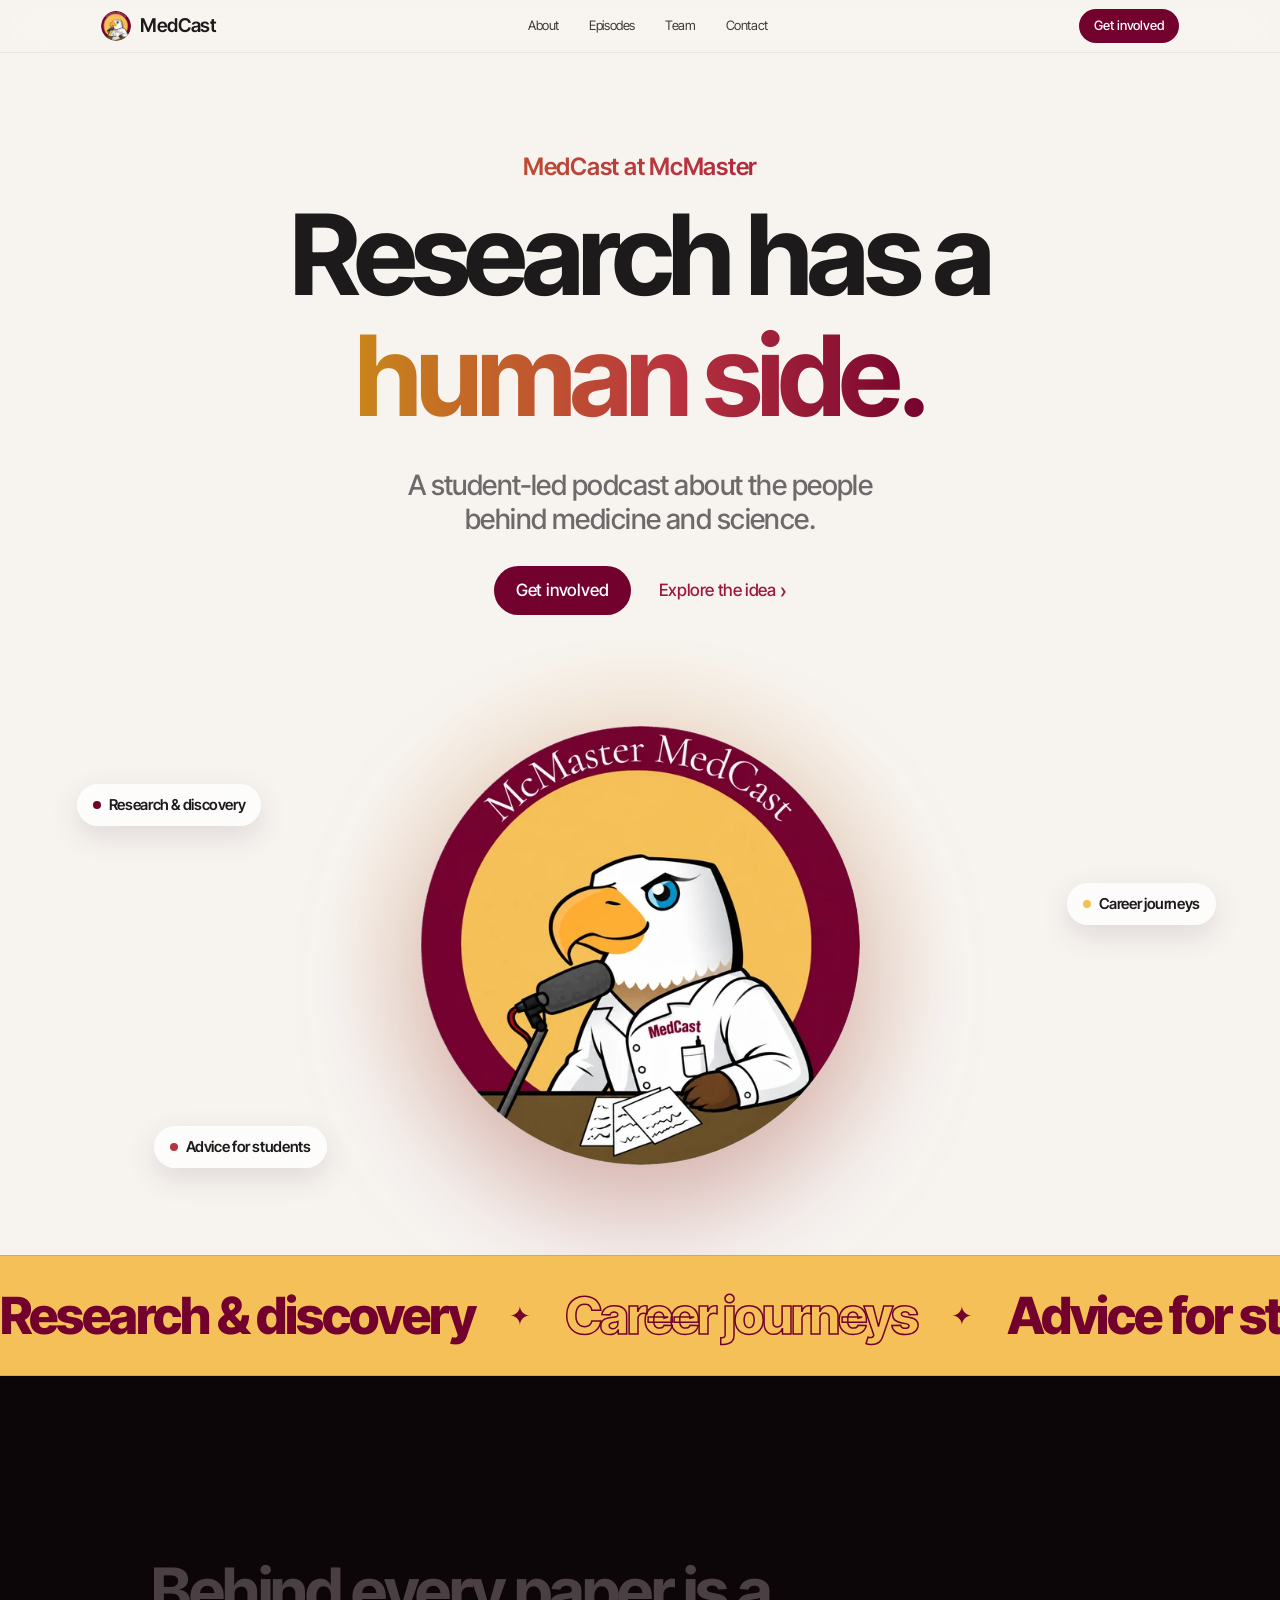
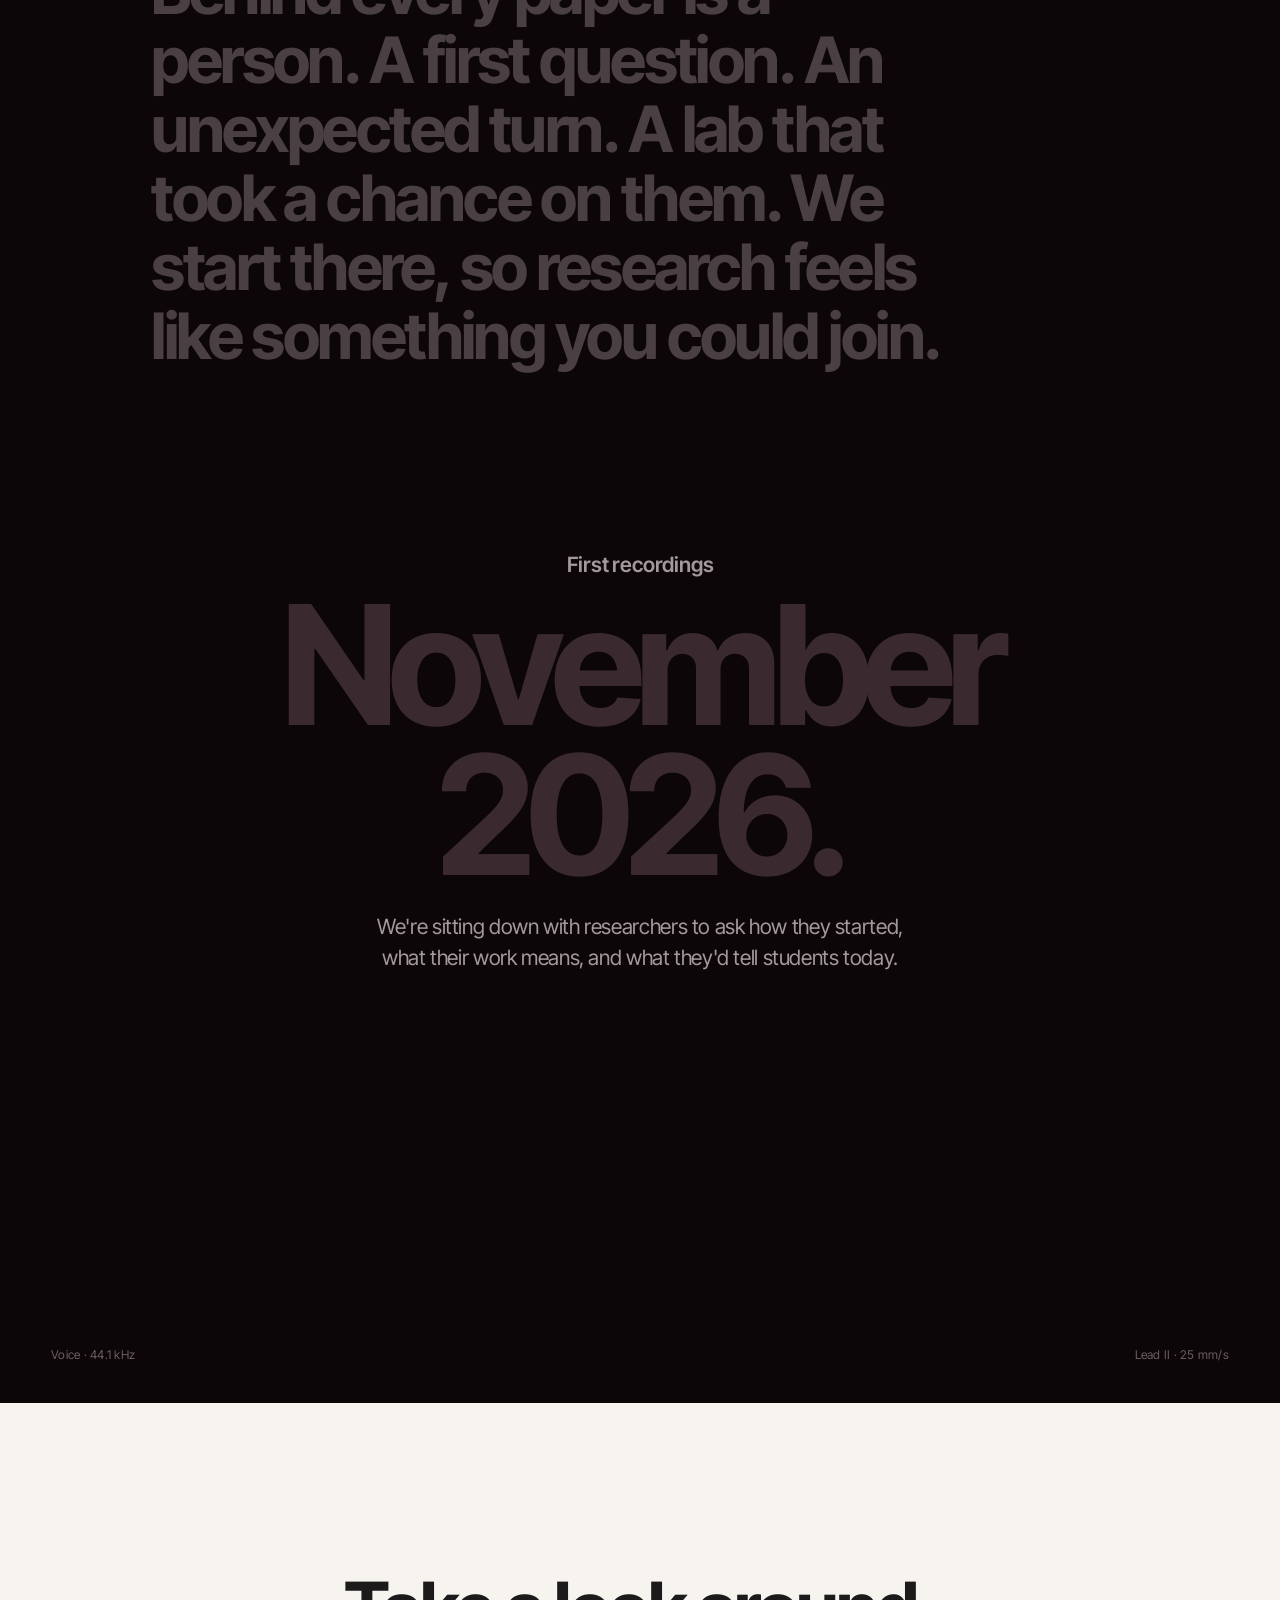
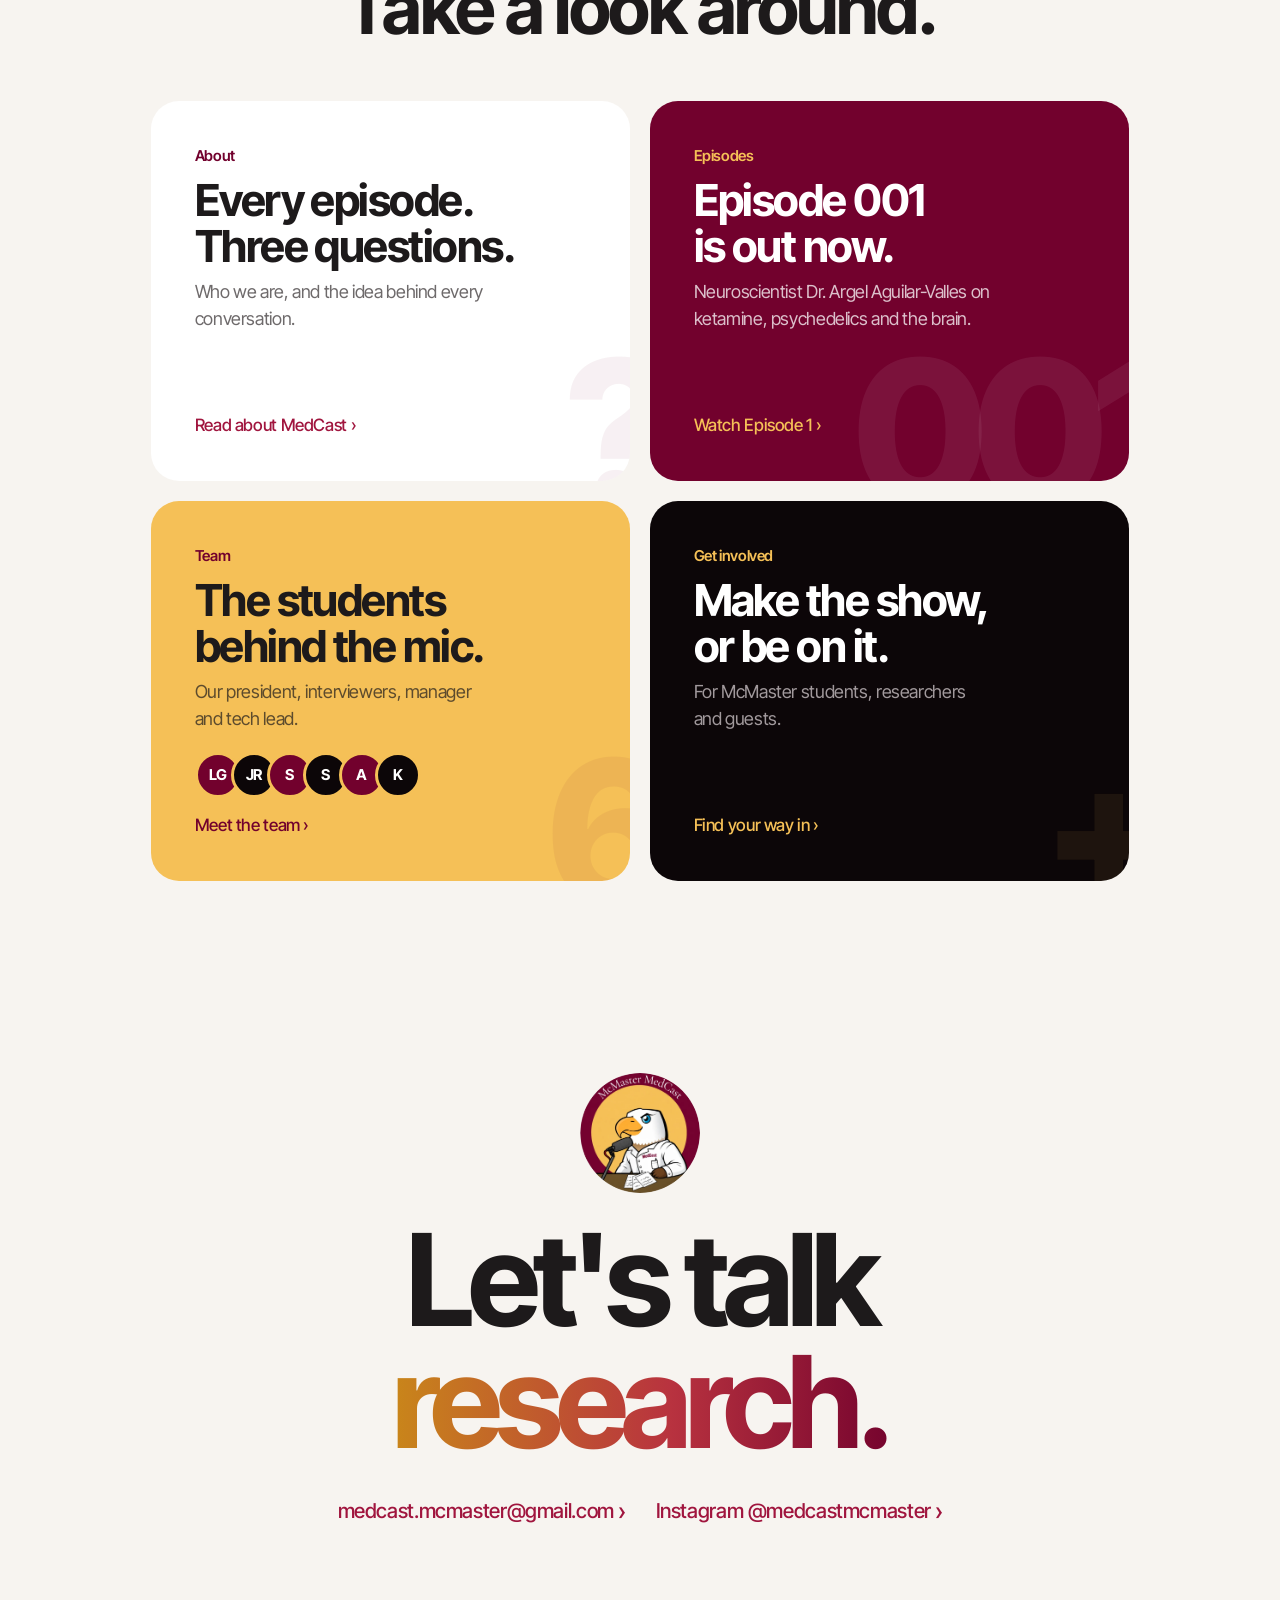
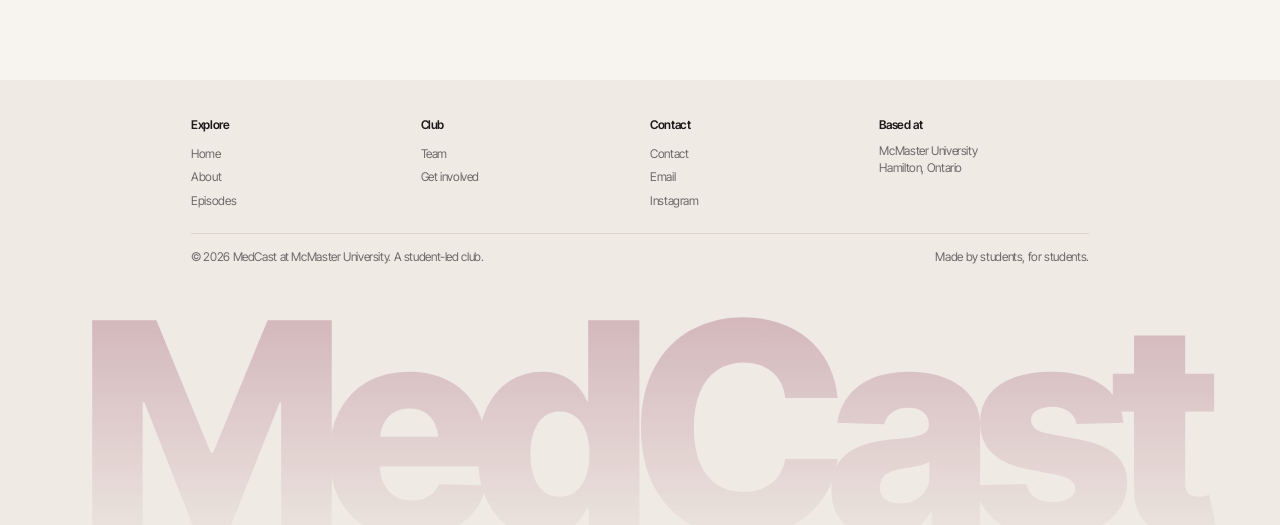
==== commit 29c0b4d8: "Smaller President card, bigger interviewer cards Co-Authored-By: Claude Opus 5.5 <noreply@anthropic." ====
--- a/index.html
+++ b/index.html
@@ -10,7 +10,7 @@
 <link rel="preconnect" href="https://fonts.googleapis.com">
 <link rel="preconnect" href="https://fonts.gstatic.com" crossorigin>
 <link href="https://fonts.googleapis.com/css2?family=Inter+Tight:wght@400;500;600;700;800&display=swap" rel="stylesheet">
-<link rel="stylesheet" href="styles.css?v=202611141527">
+<link rel="stylesheet" href="styles.css?v=202611141530">
 <script>try{if(sessionStorage.getItem("mc-seen"))document.documentElement.classList.add("seen");sessionStorage.setItem("mc-seen","1")}catch(e){}</script>
 
 </head>
@@ -102,6 +102,6 @@
 
 <div class="cursor" aria-hidden="true"></div>
 <div class="toast" id="toast" role="status" aria-live="polite"></div>
-<script src="site.js?v=202611141527"></script>
+<script src="site.js?v=202611141530"></script>
 </body>
 </html>
--- a/styles.css
+++ b/styles.css
@@ -503,3 +503,20 @@
 .lead-ig{display:inline-flex;align-items:center;gap:8px;font-weight:600;color:#fff;opacity:.85}
 .lead-ig:hover{opacity:1;text-decoration:underline}
 @media (max-width:900px){.lead-actions{justify-content:center}}
+
+.lead-av span.photo{background-size:cover;background-position:center}
+
+/* Sizing: smaller President card, bigger interviewer cards */
+.lead-card{padding:clamp(28px,4vw,52px);gap:clamp(24px,4vw,48px)}
+.lead-av{width:clamp(120px,15vw,170px)}
+.lead-av span{font-size:clamp(42px,5vw,62px)}
+.lead-txt h2{font-size:clamp(40px,6vw,72px)}
+.lead-txt p{font-size:clamp(16px,1.5vw,19px);max-width:46ch}
+.lead-actions{margin-top:20px}
+.lead-card .wm{width:min(36vw,400px)}
+.slide-track .pcard{flex:0 0 clamp(290px,30vw,390px);min-height:clamp(400px,38vw,480px);padding:34px}
+.slide-track .pcard h3{font-size:clamp(38px,3.8vw,52px)}
+.slide-track .mono-av{width:110px;height:110px;font-size:42px}
+.slide-track .mono-av.photo{width:150px;height:150px}
+.slide-track .pcard .role{font-size:15px}
+.slide-track .person-btn .more{font-size:15px}
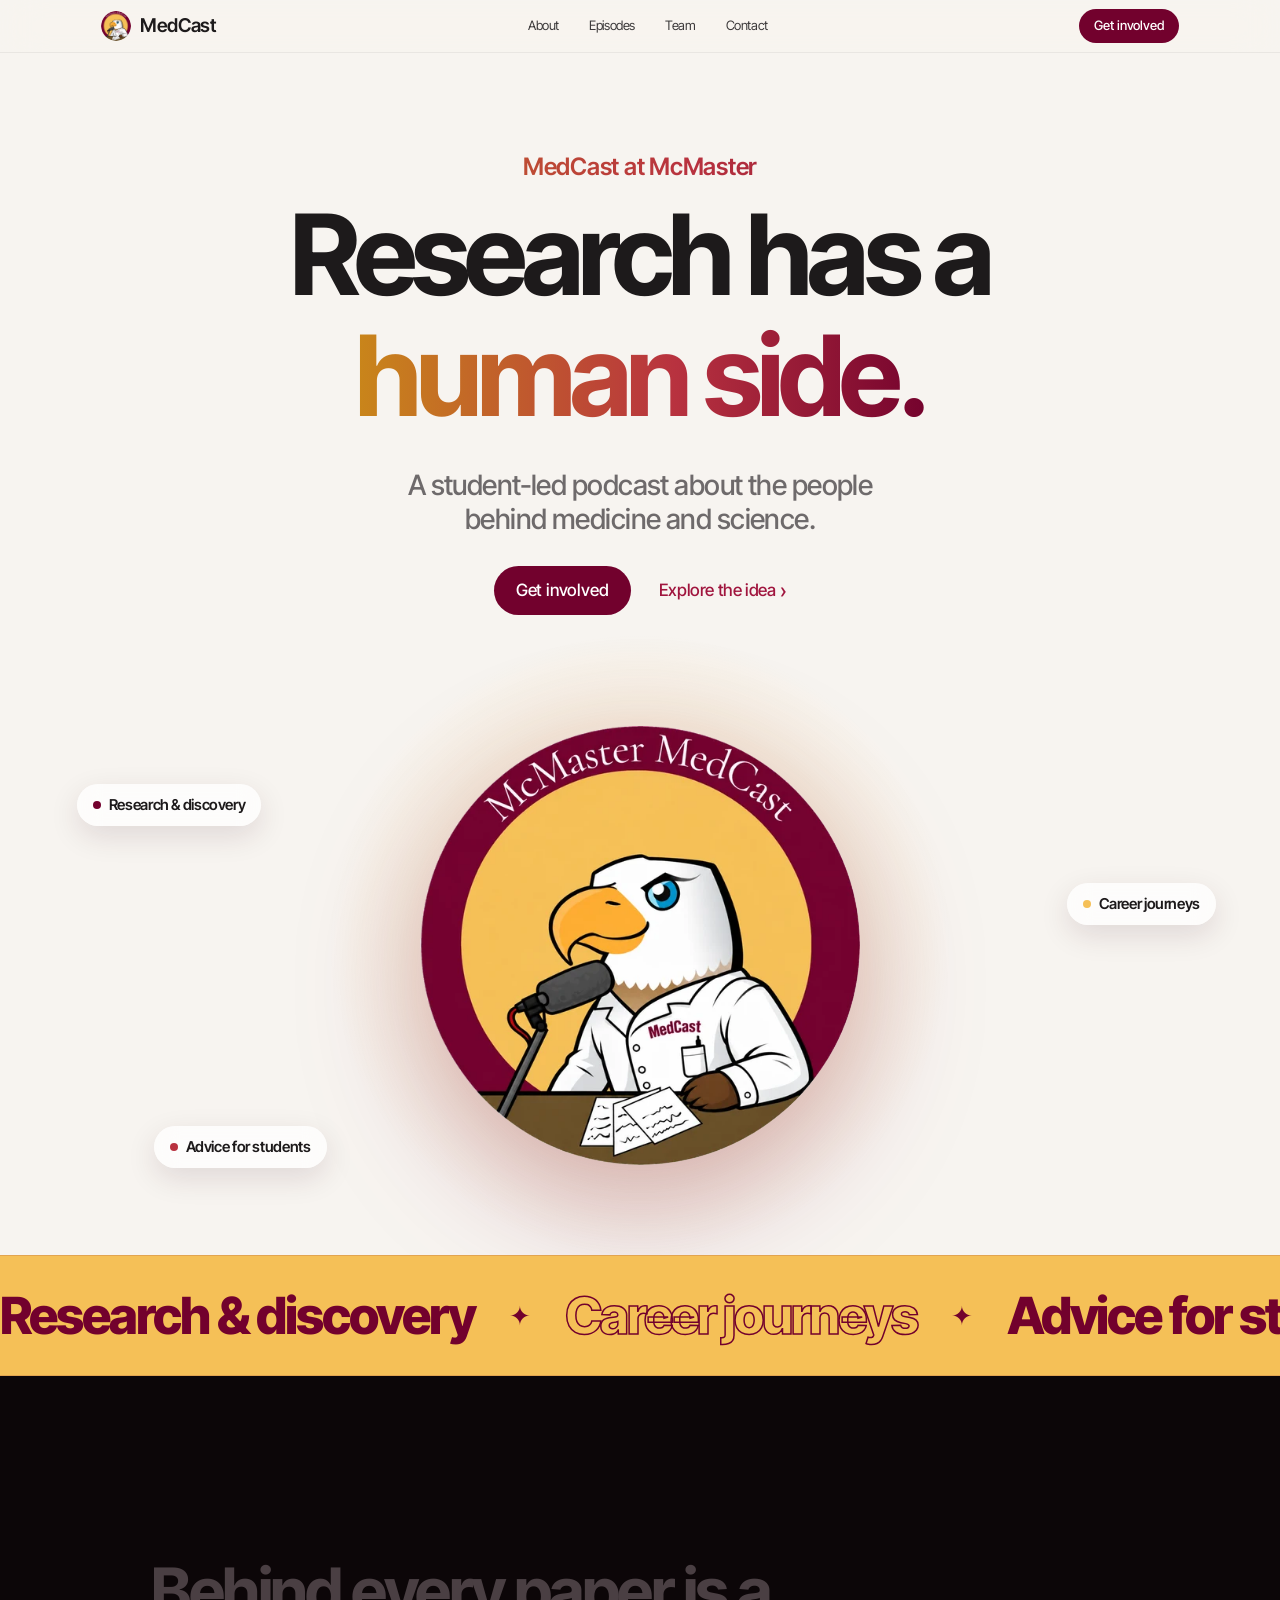
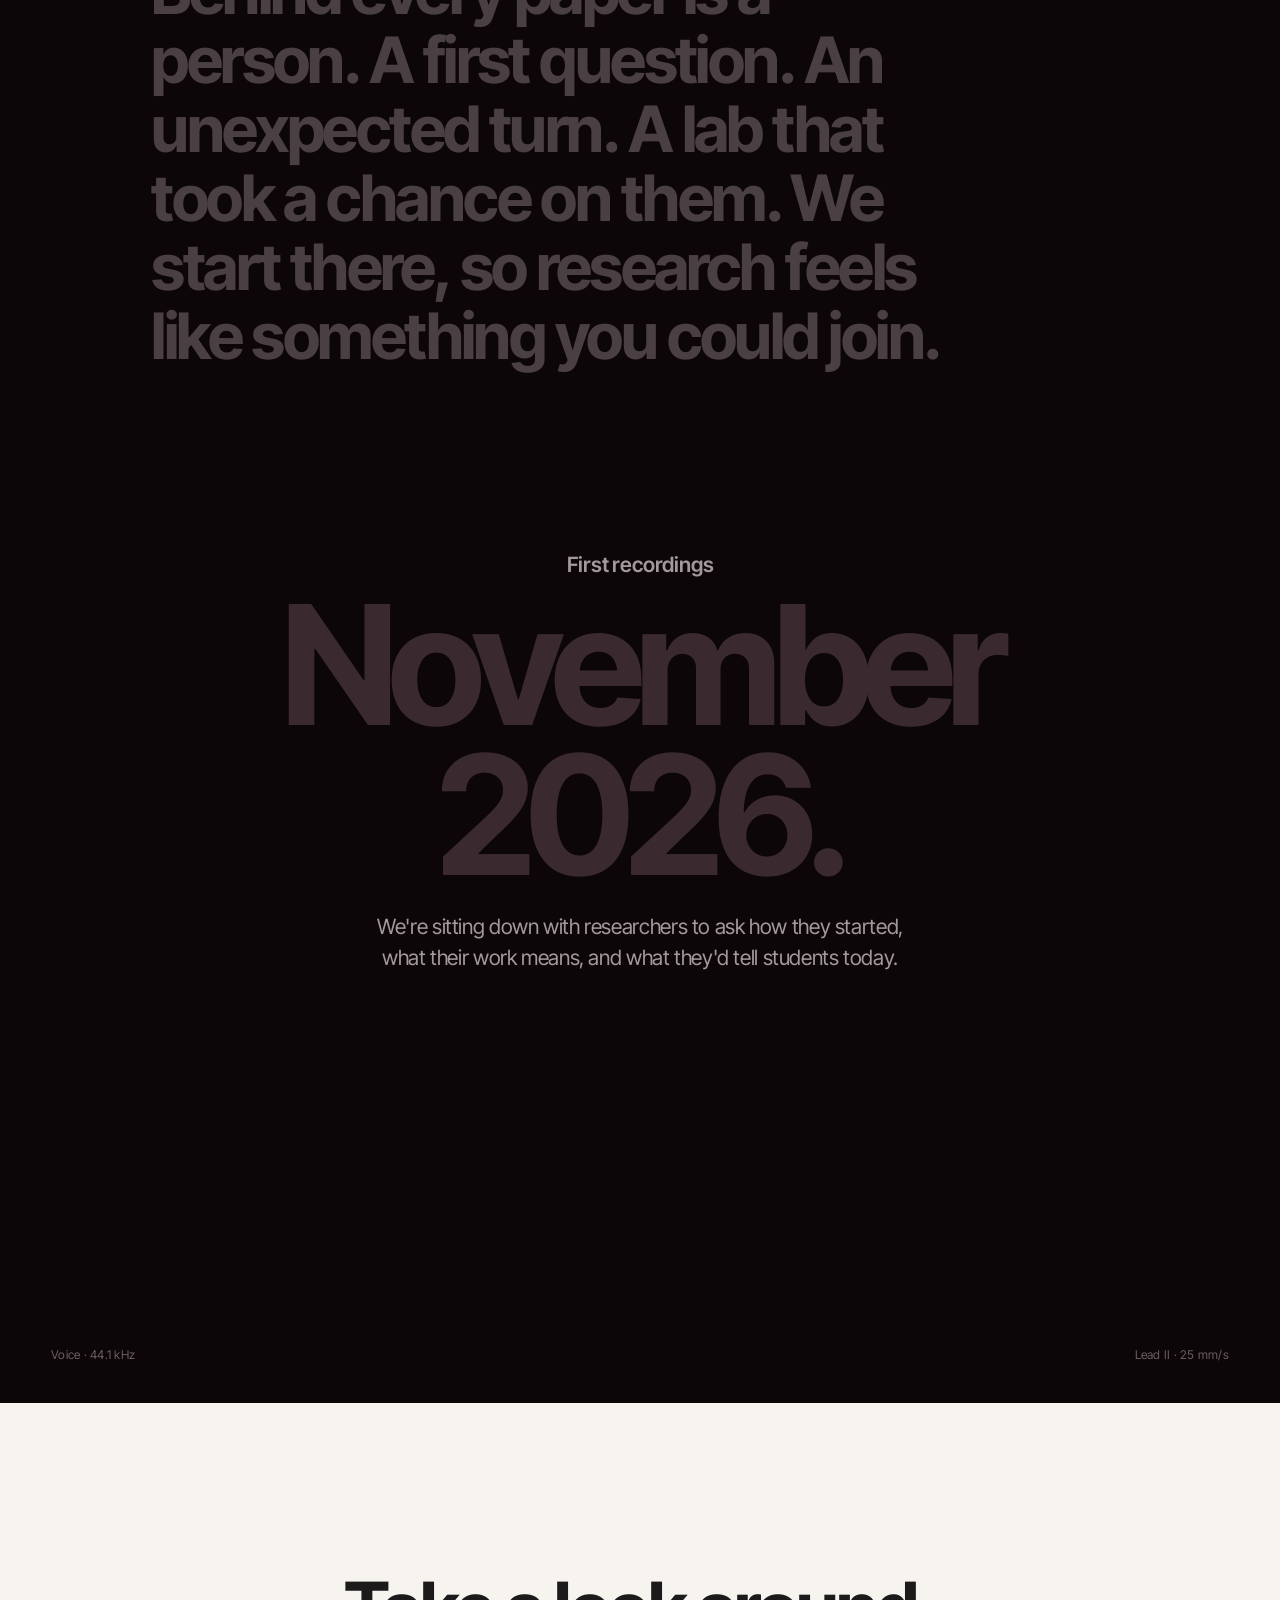
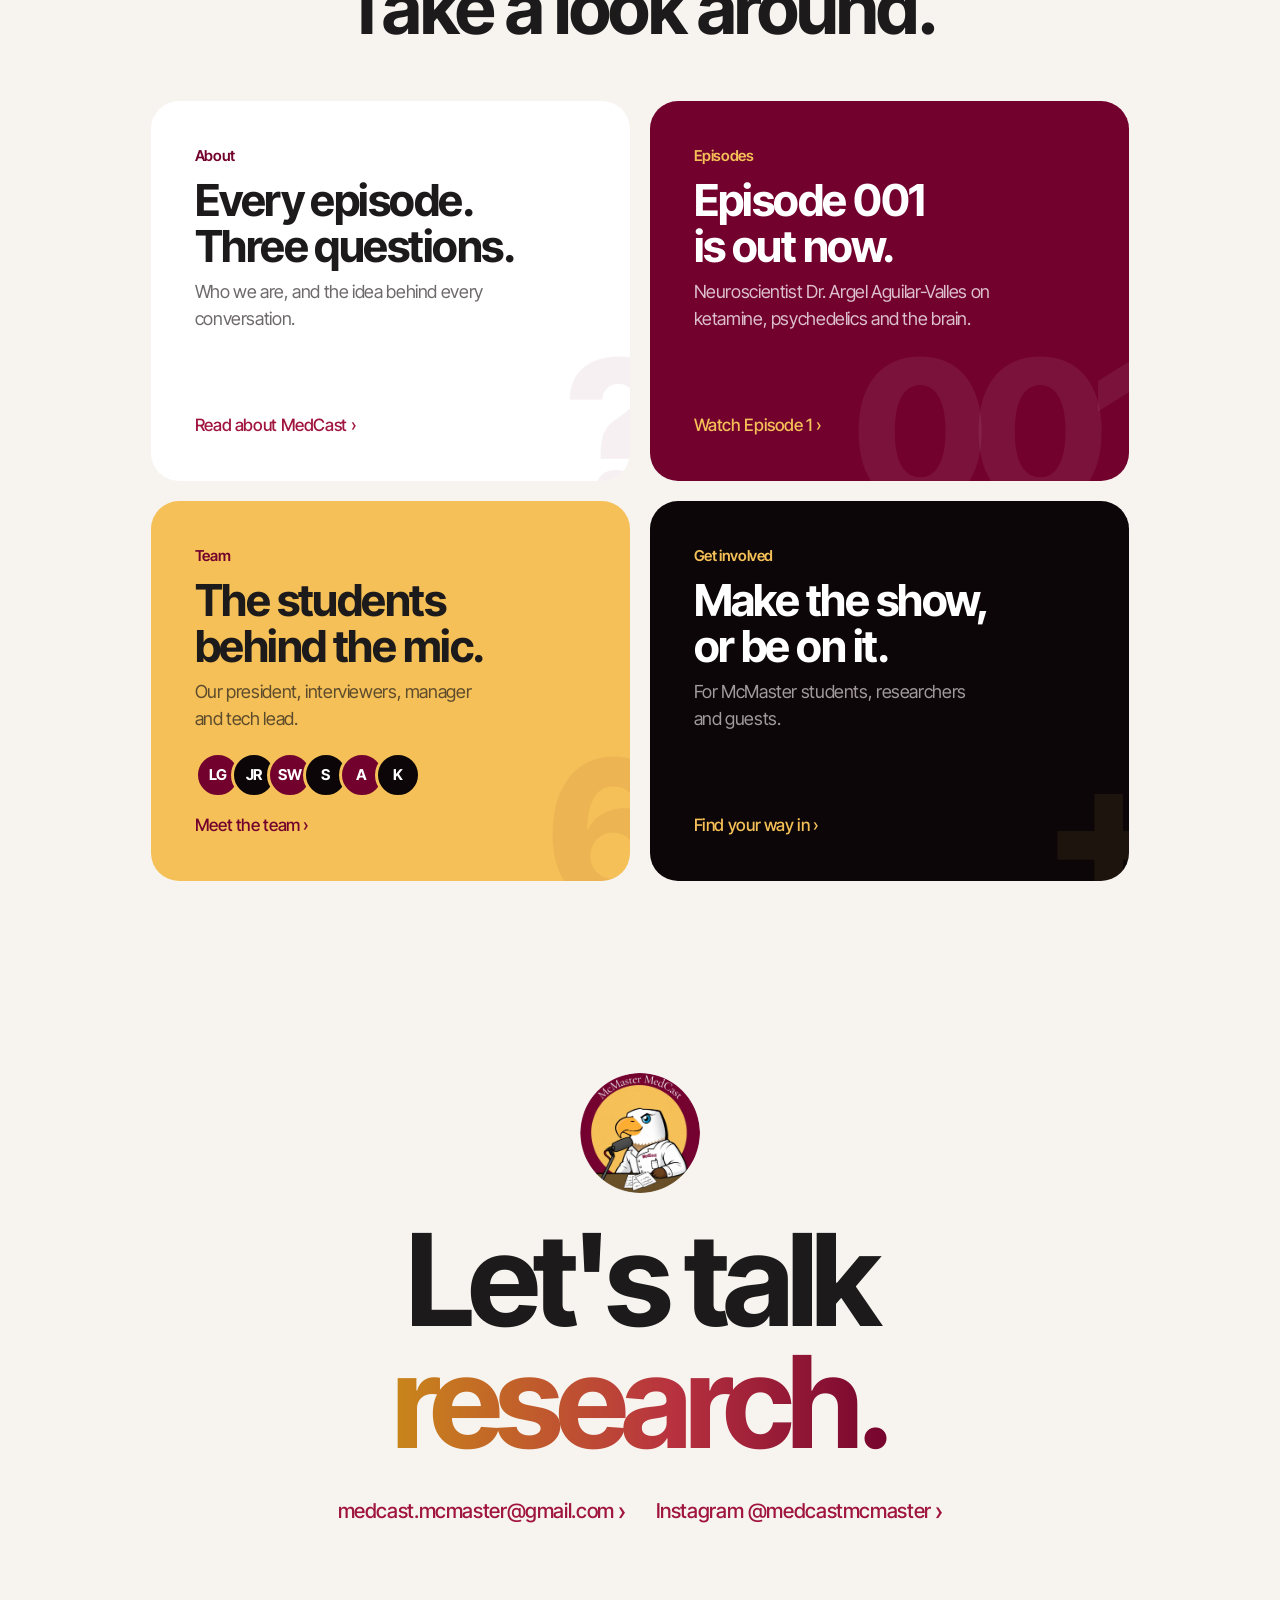
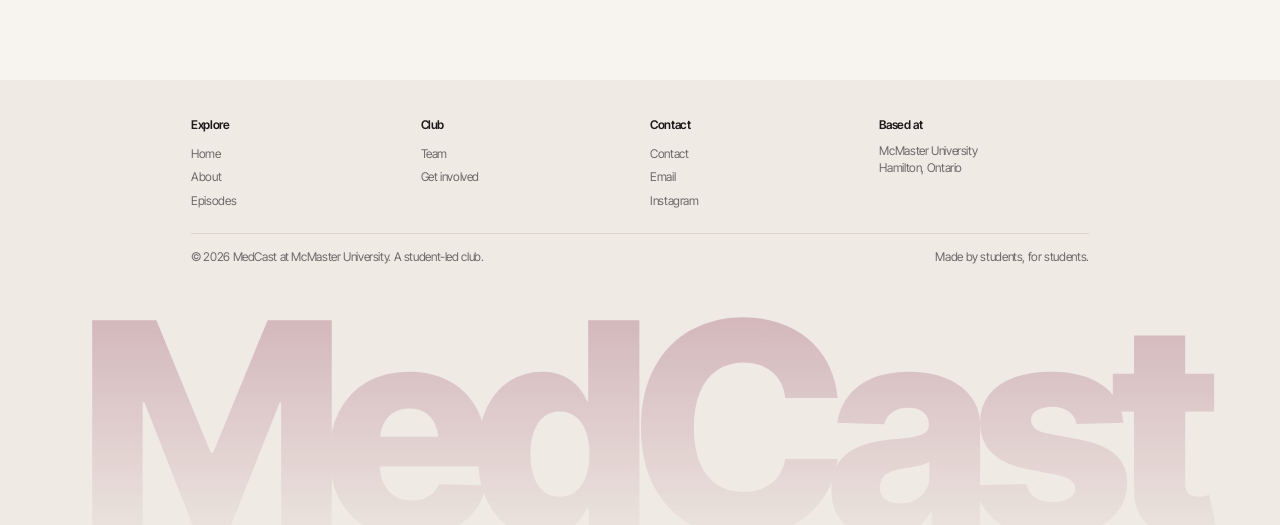
==== commit c961cc65: "Add Senul Wijesinghe's photo, bio and Instagram Co-Authored-By: Claude Opus 5.5 <noreply@anthropic.c" ====
--- a/index.html
+++ b/index.html
@@ -70,7 +70,7 @@
       <div class="tiles">
         <a class="lt rise" href="about.html"><span class="k">About</span><h3>Every episode.<br>Three questions.</h3><p>Who we are, and the idea behind every conversation.</p><span class="go">Read about MedCast</span><span class="art" aria-hidden="true">?</span></a>
         <a class="lt mr rise" href="episodes.html"><span class="k">Episodes</span><h3>Episode 001 is out now.</h3><p>Neuroscientist Dr. Argel Aguilar-Valles on ketamine, psychedelics and the brain.</p><span class="go">Watch Episode 1</span><span class="art" aria-hidden="true">001</span></a>
-        <a class="lt gd rise" href="team.html"><span class="k">Team</span><h3>The students behind the mic.</h3><p>Our president, interviewers, manager and tech lead.</p><div class="faces" aria-hidden="true"><span>LG</span><span>JR</span><span>S</span><span>S</span><span>A</span><span>K</span></div><span class="go">Meet the team</span><span class="art" aria-hidden="true">6</span></a>
+        <a class="lt gd rise" href="team.html"><span class="k">Team</span><h3>The students behind the mic.</h3><p>Our president, interviewers, manager and tech lead.</p><div class="faces" aria-hidden="true"><span>LG</span><span>JR</span><span>SW</span><span>S</span><span>A</span><span>K</span></div><span class="go">Meet the team</span><span class="art" aria-hidden="true">6</span></a>
         <a class="lt dk rise" href="get-involved.html"><span class="k">Get involved</span><h3>Make the show, or be on it.</h3><p>For McMaster students, researchers and guests.</p><span class="go">Find your way in</span><span class="art" aria-hidden="true">+</span></a>
       </div>
     </div>
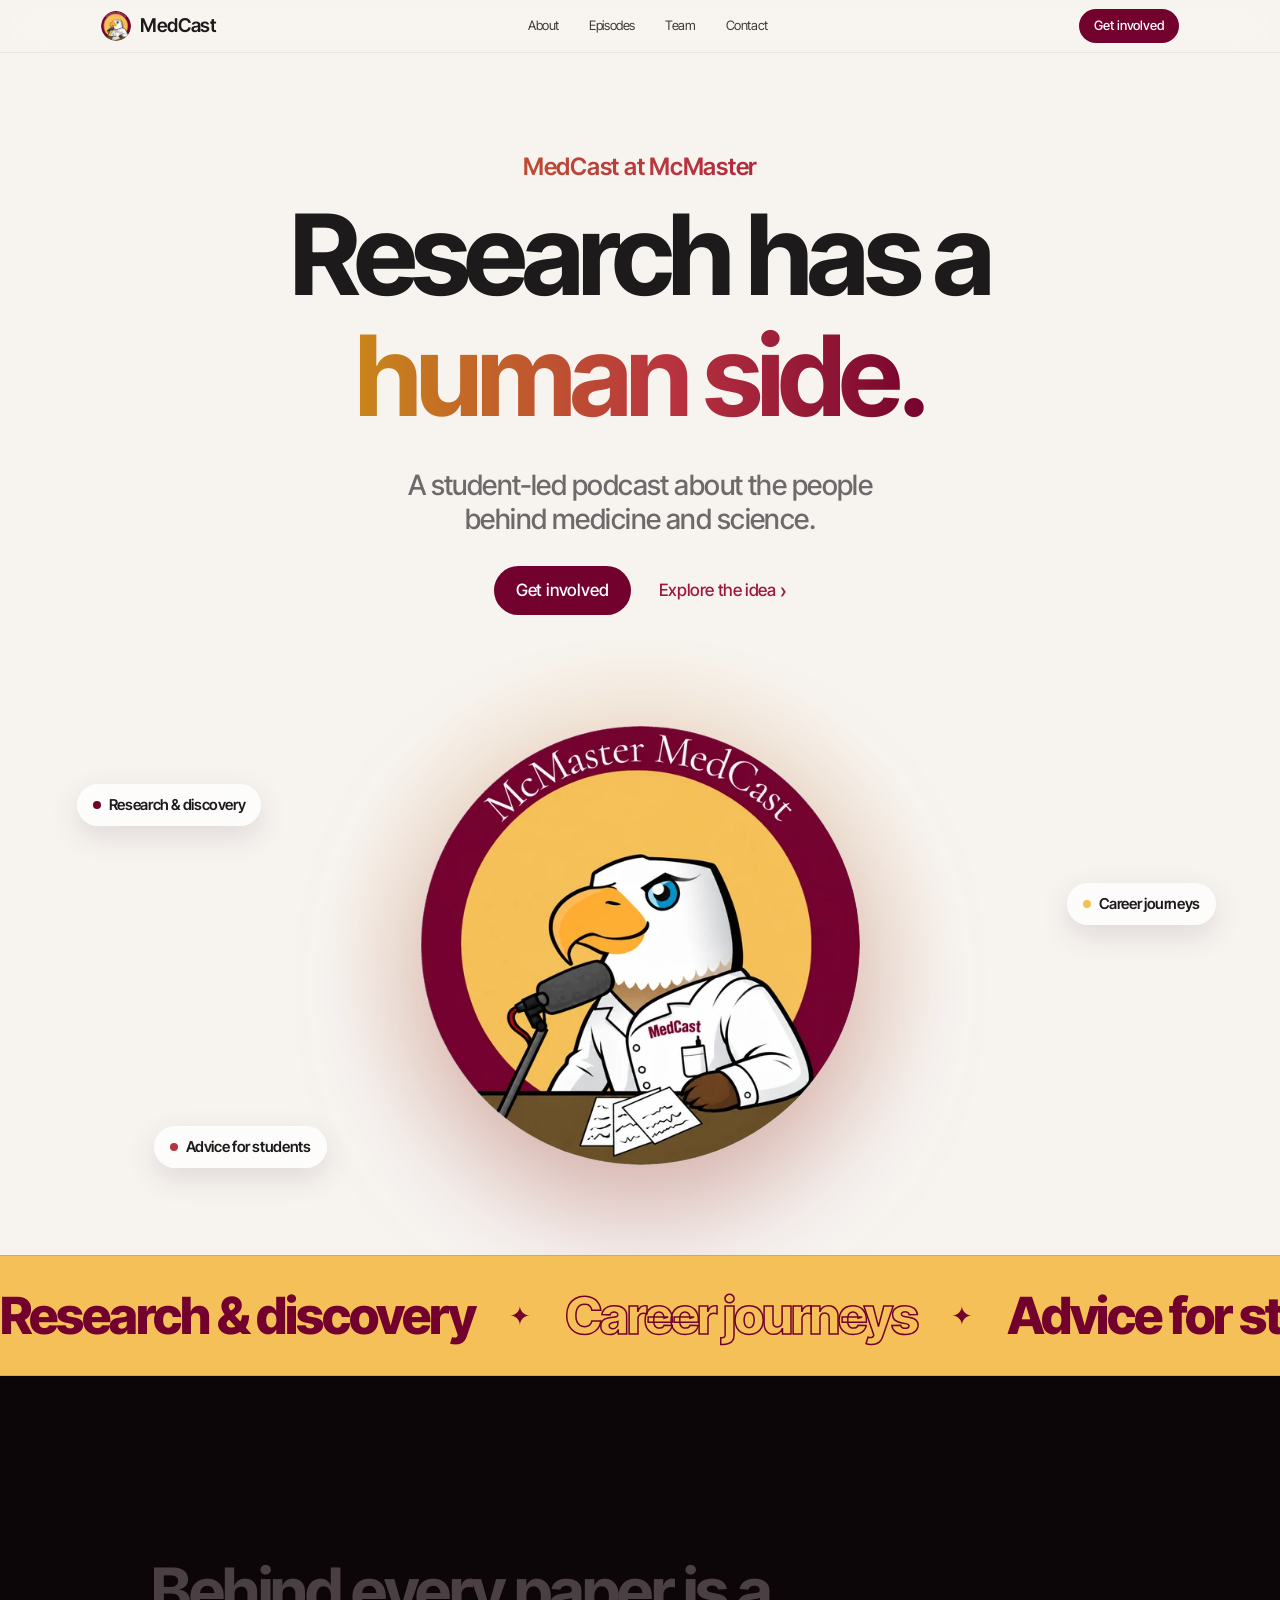
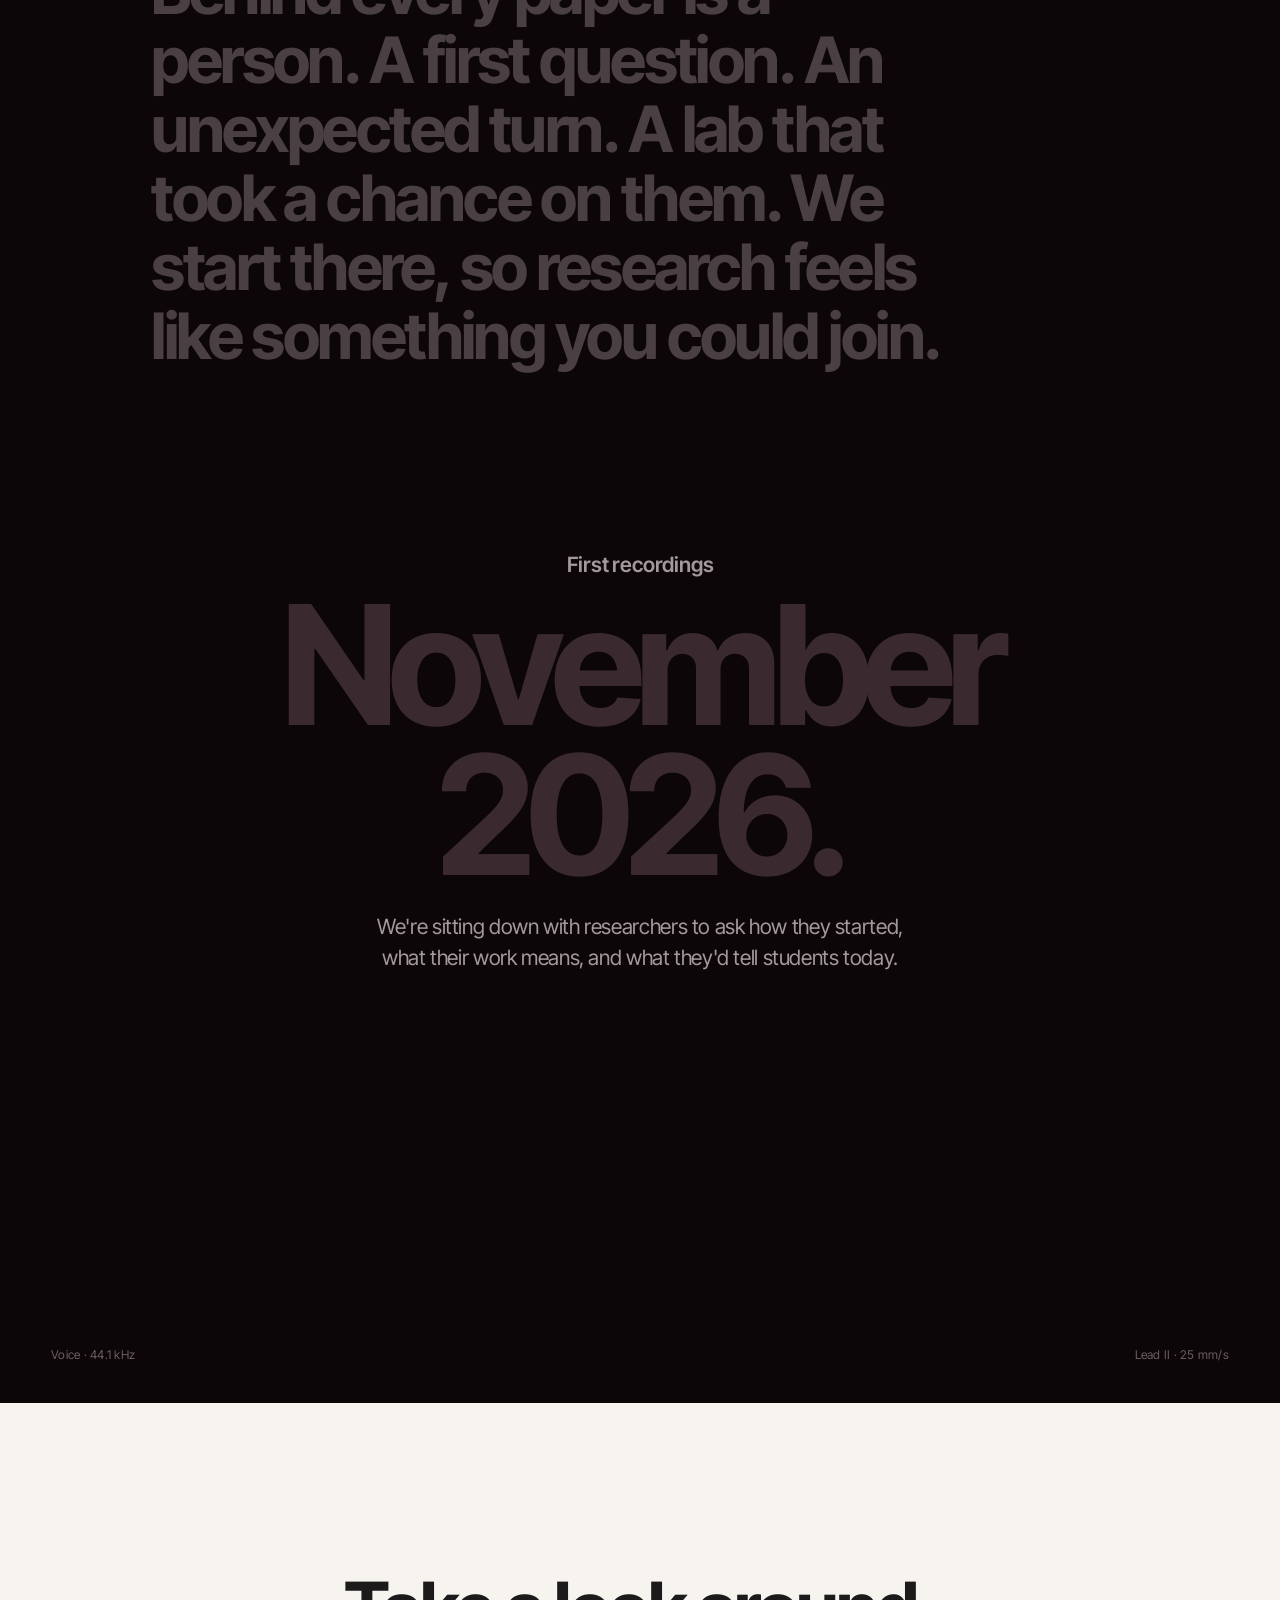
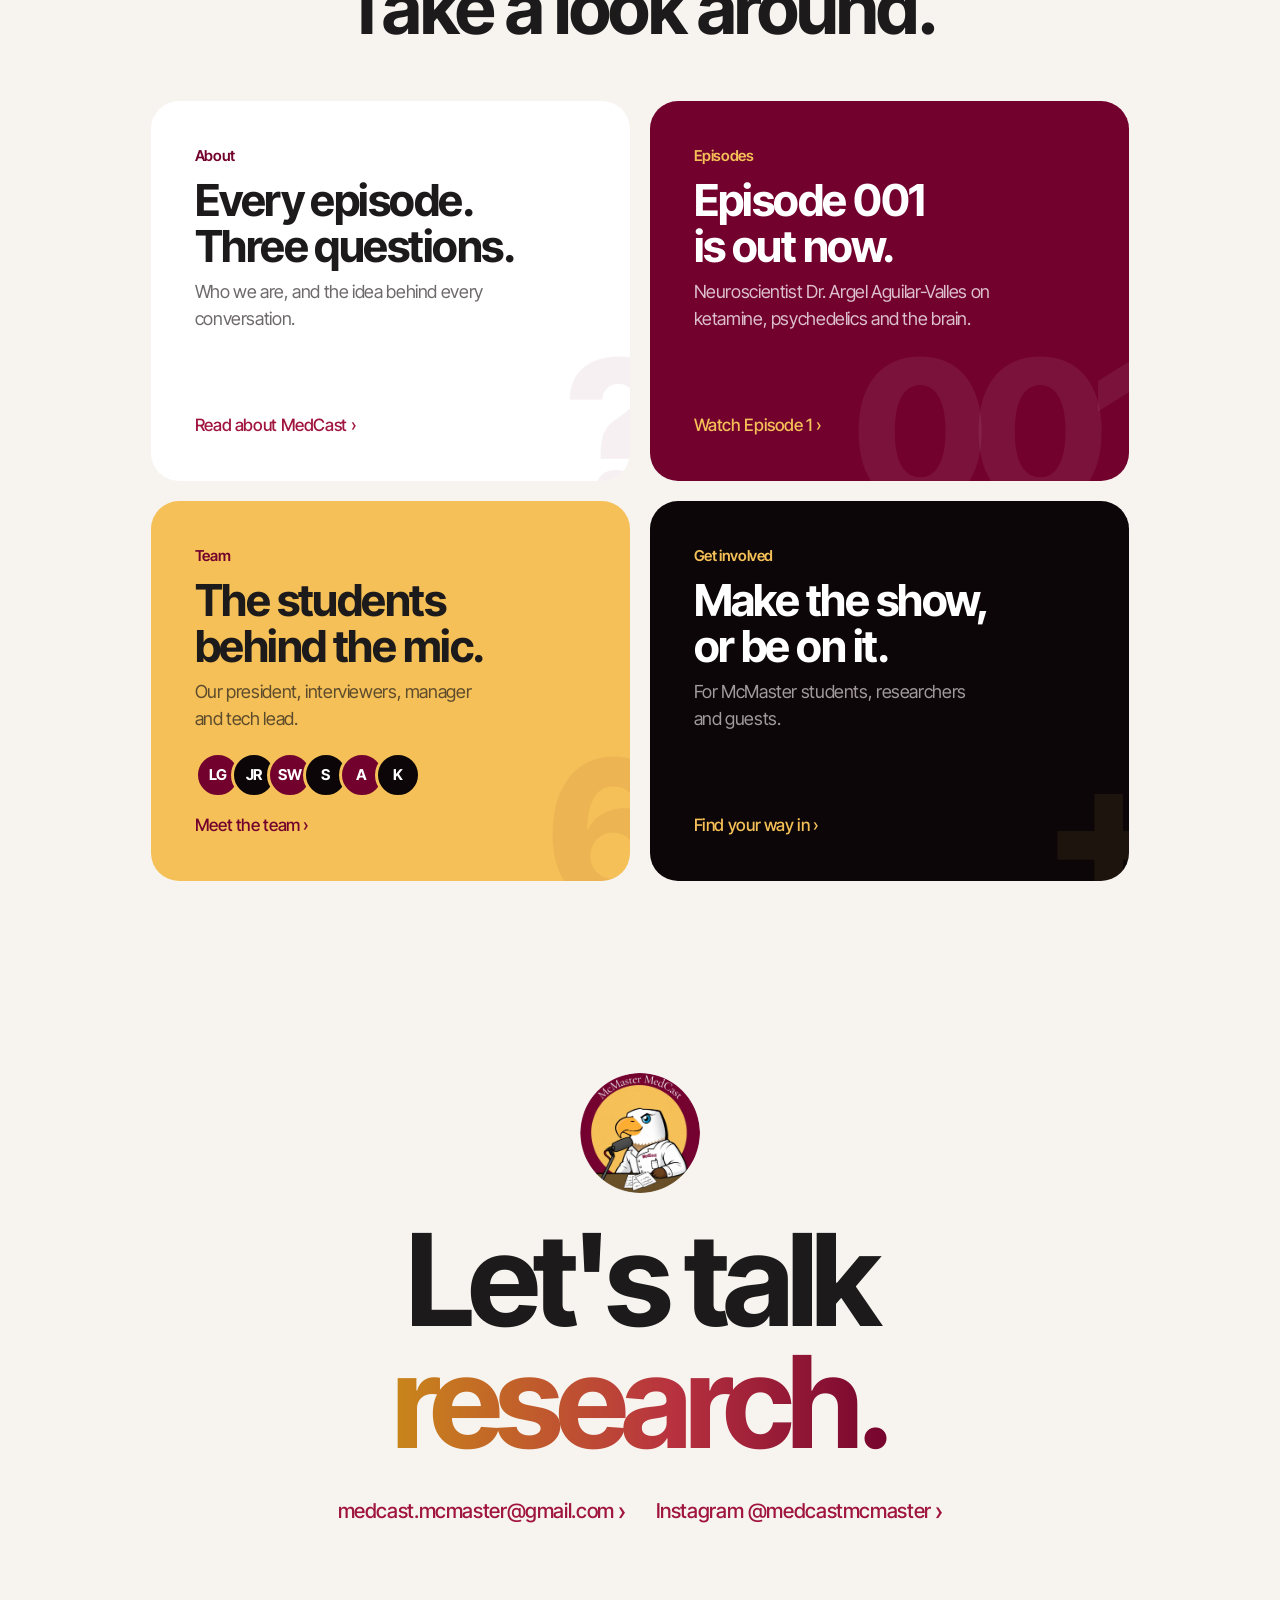
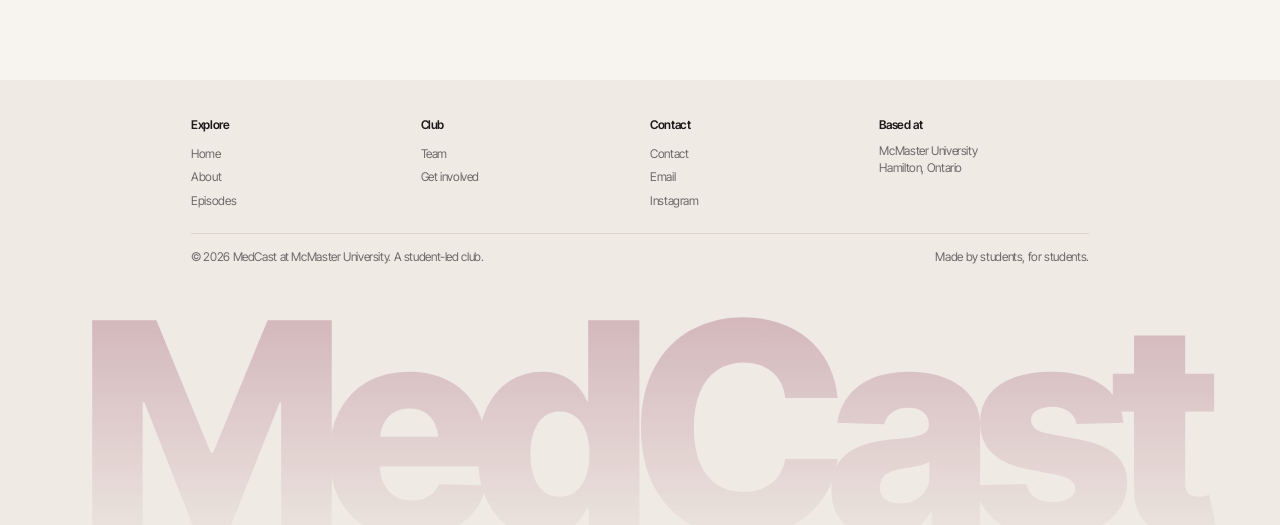
==== commit 9e5fe2b7: "Fix Senul's photo showing black on the gold card Co-Authored-By: Claude Opus 5.5 <noreply@anthropic." ====
--- a/index.html
+++ b/index.html
@@ -10,7 +10,7 @@
 <link rel="preconnect" href="https://fonts.googleapis.com">
 <link rel="preconnect" href="https://fonts.gstatic.com" crossorigin>
 <link href="https://fonts.googleapis.com/css2?family=Inter+Tight:wght@400;500;600;700;800&display=swap" rel="stylesheet">
-<link rel="stylesheet" href="styles.css?v=202611141530">
+<link rel="stylesheet" href="styles.css?v=202611141725">
 <script>try{if(sessionStorage.getItem("mc-seen"))document.documentElement.classList.add("seen");sessionStorage.setItem("mc-seen","1")}catch(e){}</script>
 
 </head>
@@ -102,6 +102,6 @@
 
 <div class="cursor" aria-hidden="true"></div>
 <div class="toast" id="toast" role="status" aria-live="polite"></div>
-<script src="site.js?v=202611141530"></script>
+<script src="site.js?v=202611141725"></script>
 </body>
 </html>
--- a/styles.css
+++ b/styles.css
@@ -520,3 +520,6 @@
 .slide-track .mono-av.photo{width:150px;height:150px}
 .slide-track .pcard .role{font-size:15px}
 .slide-track .person-btn .more{font-size:15px}
+
+/* Photos always fill their circle, whatever the card colour */
+.pcard .mono-av.photo,.pcard.c-g .mono-av.photo{background-color:#2a1a20;background-size:cover;background-position:center;background-repeat:no-repeat;border-color:rgba(255,255,255,.7)}
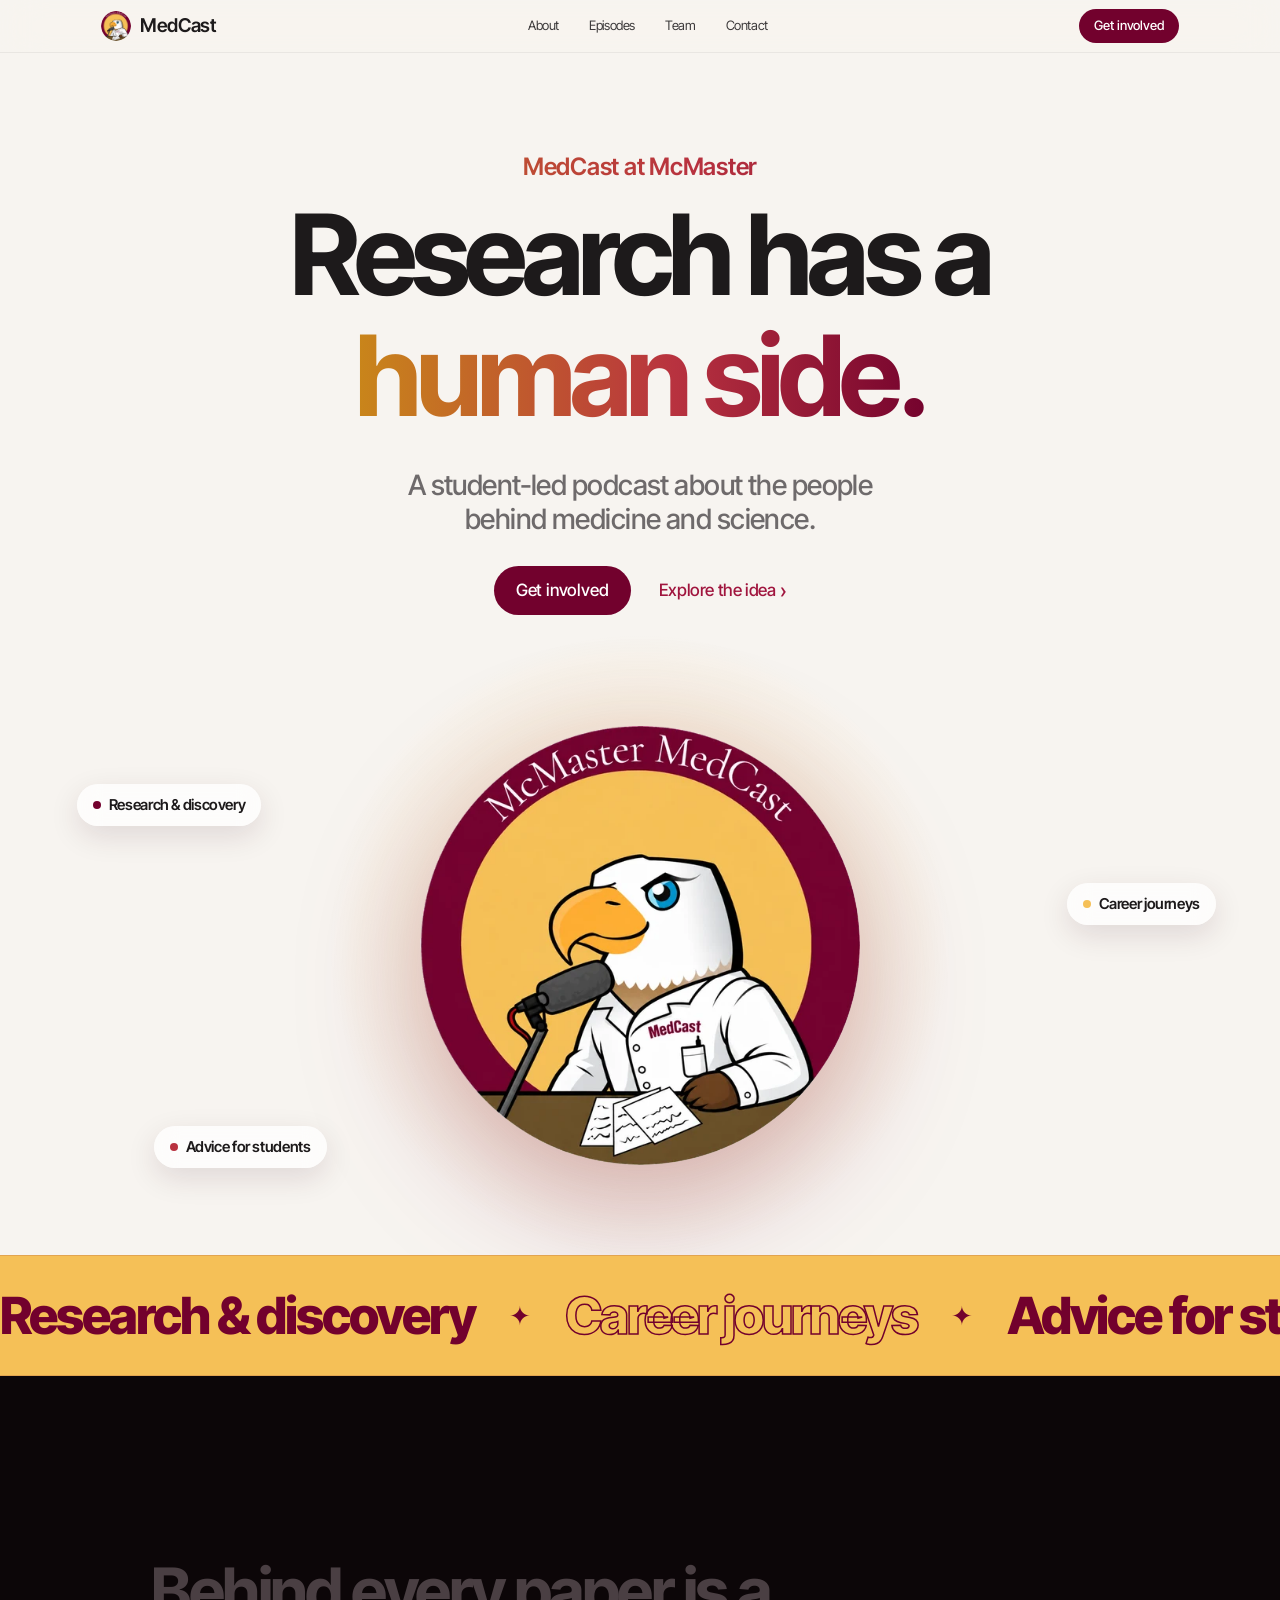
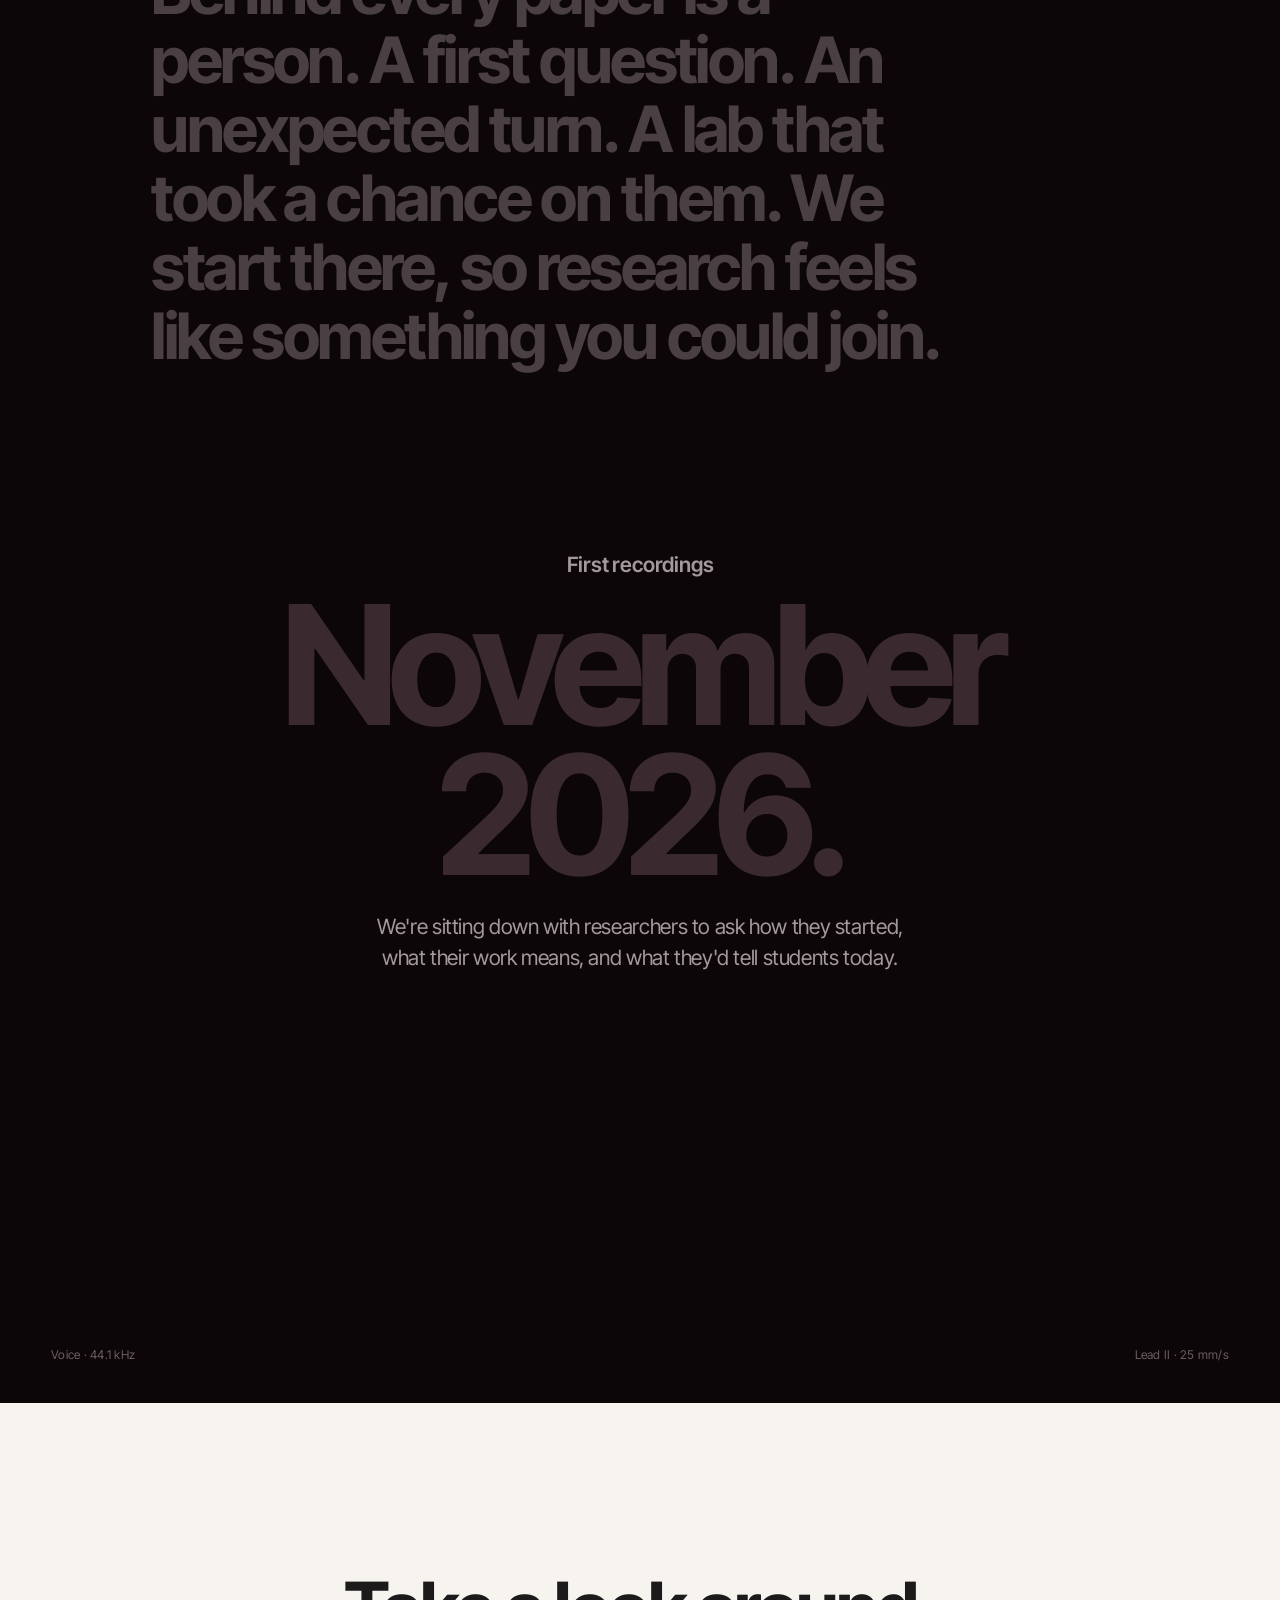
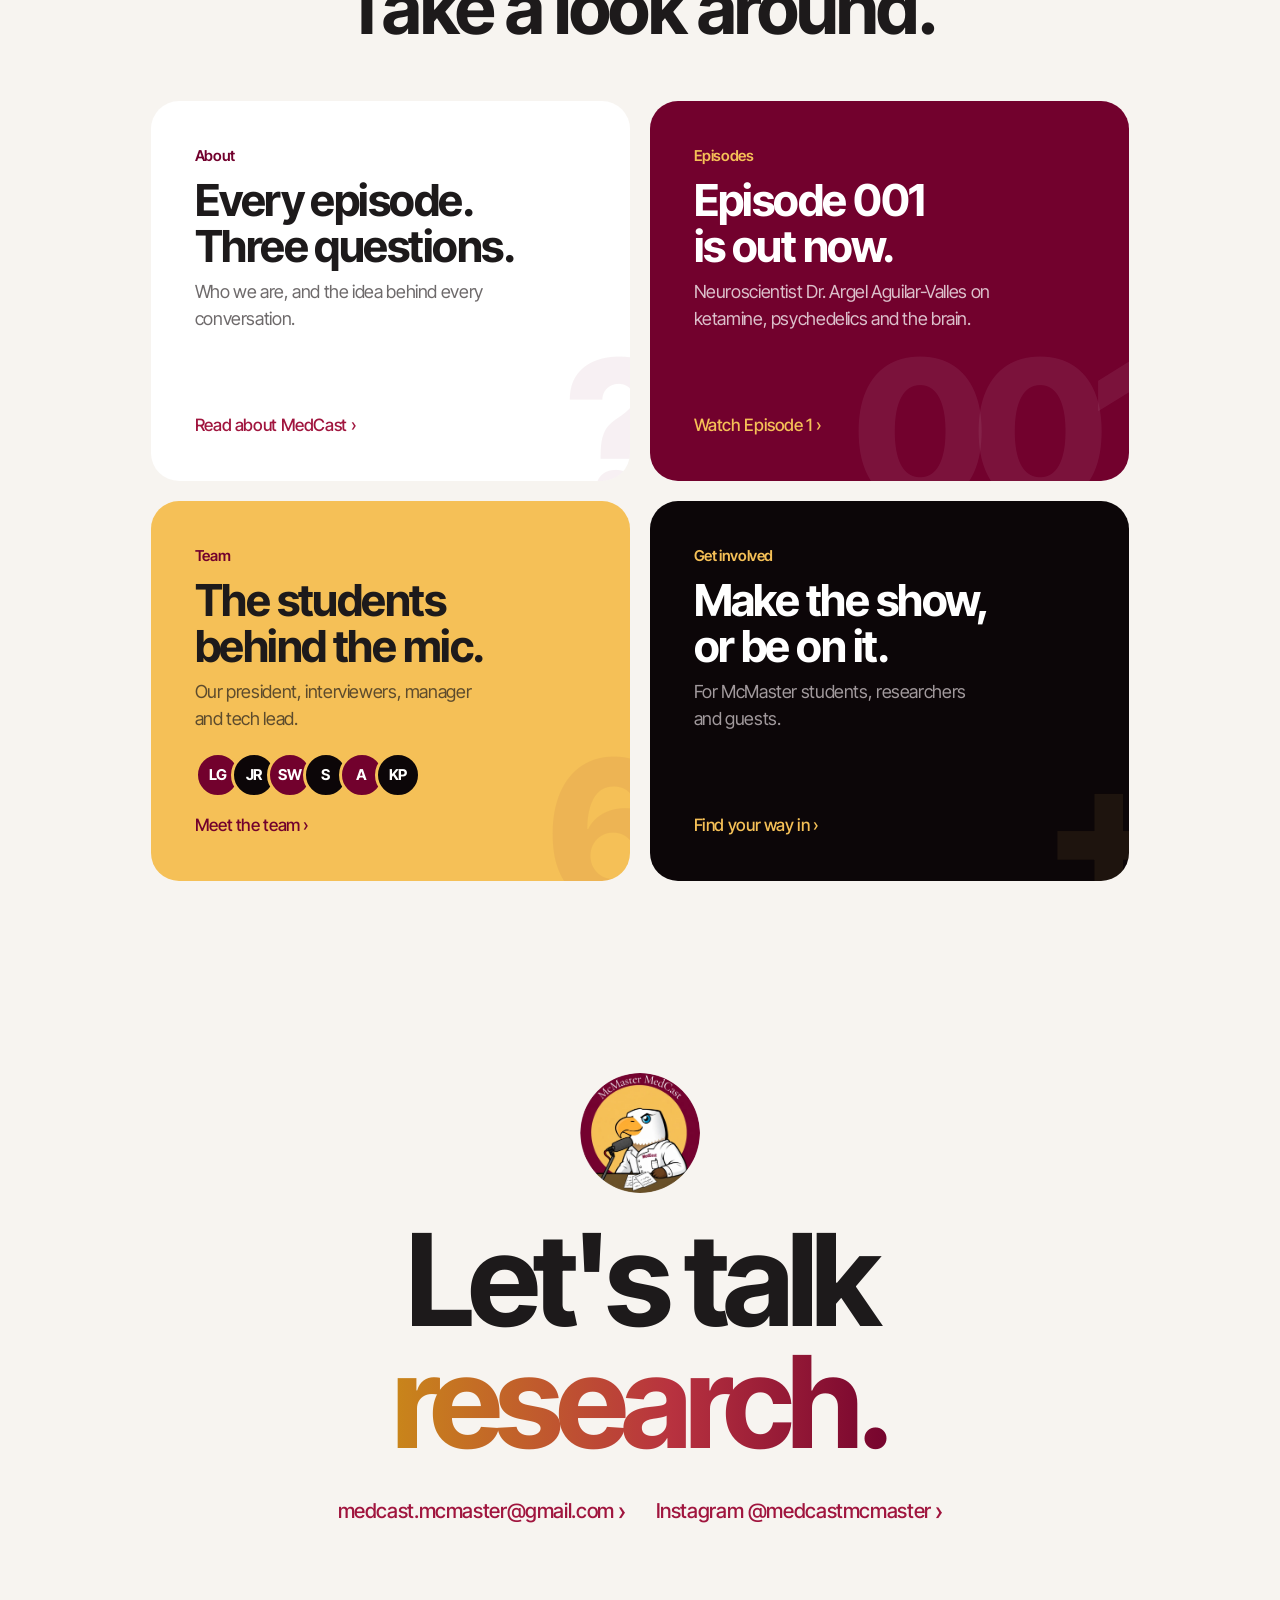
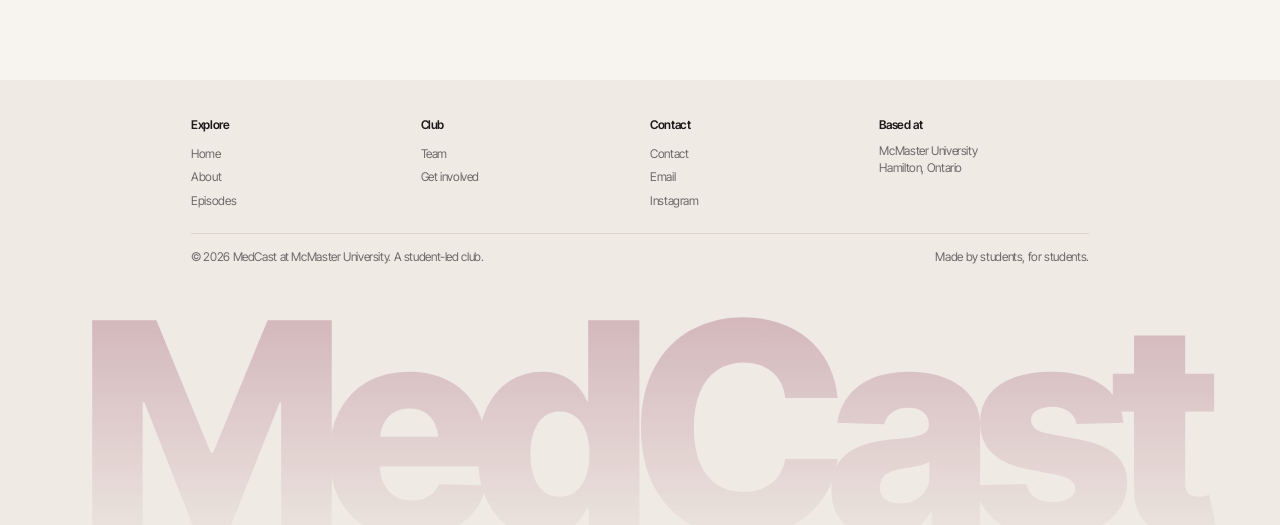
==== commit a91cec3e: "Add Kavishan Ponrajah's photo and bio; hide empty Instagram button Co-Authored-By: Claude Opus 5.5 <" ====
--- a/index.html
+++ b/index.html
@@ -10,7 +10,7 @@
 <link rel="preconnect" href="https://fonts.googleapis.com">
 <link rel="preconnect" href="https://fonts.gstatic.com" crossorigin>
 <link href="https://fonts.googleapis.com/css2?family=Inter+Tight:wght@400;500;600;700;800&display=swap" rel="stylesheet">
-<link rel="stylesheet" href="styles.css?v=202611141725">
+<link rel="stylesheet" href="styles.css?v=202611211653">
 <script>try{if(sessionStorage.getItem("mc-seen"))document.documentElement.classList.add("seen");sessionStorage.setItem("mc-seen","1")}catch(e){}</script>
 
 </head>
@@ -70,7 +70,7 @@
       <div class="tiles">
         <a class="lt rise" href="about.html"><span class="k">About</span><h3>Every episode.<br>Three questions.</h3><p>Who we are, and the idea behind every conversation.</p><span class="go">Read about MedCast</span><span class="art" aria-hidden="true">?</span></a>
         <a class="lt mr rise" href="episodes.html"><span class="k">Episodes</span><h3>Episode 001 is out now.</h3><p>Neuroscientist Dr. Argel Aguilar-Valles on ketamine, psychedelics and the brain.</p><span class="go">Watch Episode 1</span><span class="art" aria-hidden="true">001</span></a>
-        <a class="lt gd rise" href="team.html"><span class="k">Team</span><h3>The students behind the mic.</h3><p>Our president, interviewers, manager and tech lead.</p><div class="faces" aria-hidden="true"><span>LG</span><span>JR</span><span>SW</span><span>S</span><span>A</span><span>K</span></div><span class="go">Meet the team</span><span class="art" aria-hidden="true">6</span></a>
+        <a class="lt gd rise" href="team.html"><span class="k">Team</span><h3>The students behind the mic.</h3><p>Our president, interviewers, manager and tech lead.</p><div class="faces" aria-hidden="true"><span>LG</span><span>JR</span><span>SW</span><span>S</span><span>A</span><span>KP</span></div><span class="go">Meet the team</span><span class="art" aria-hidden="true">6</span></a>
         <a class="lt dk rise" href="get-involved.html"><span class="k">Get involved</span><h3>Make the show, or be on it.</h3><p>For McMaster students, researchers and guests.</p><span class="go">Find your way in</span><span class="art" aria-hidden="true">+</span></a>
       </div>
     </div>
@@ -102,6 +102,6 @@
 
 <div class="cursor" aria-hidden="true"></div>
 <div class="toast" id="toast" role="status" aria-live="polite"></div>
-<script src="site.js?v=202611141725"></script>
+<script src="site.js?v=202611211653"></script>
 </body>
 </html>
--- a/styles.css
+++ b/styles.css
@@ -523,3 +523,5 @@
 
 /* Photos always fill their circle, whatever the card colour */
 .pcard .mono-av.photo,.pcard.c-g .mono-av.photo{background-color:#2a1a20;background-size:cover;background-position:center;background-repeat:no-repeat;border-color:rgba(255,255,255,.7)}
+
+.bio-ig[hidden]{display:none}
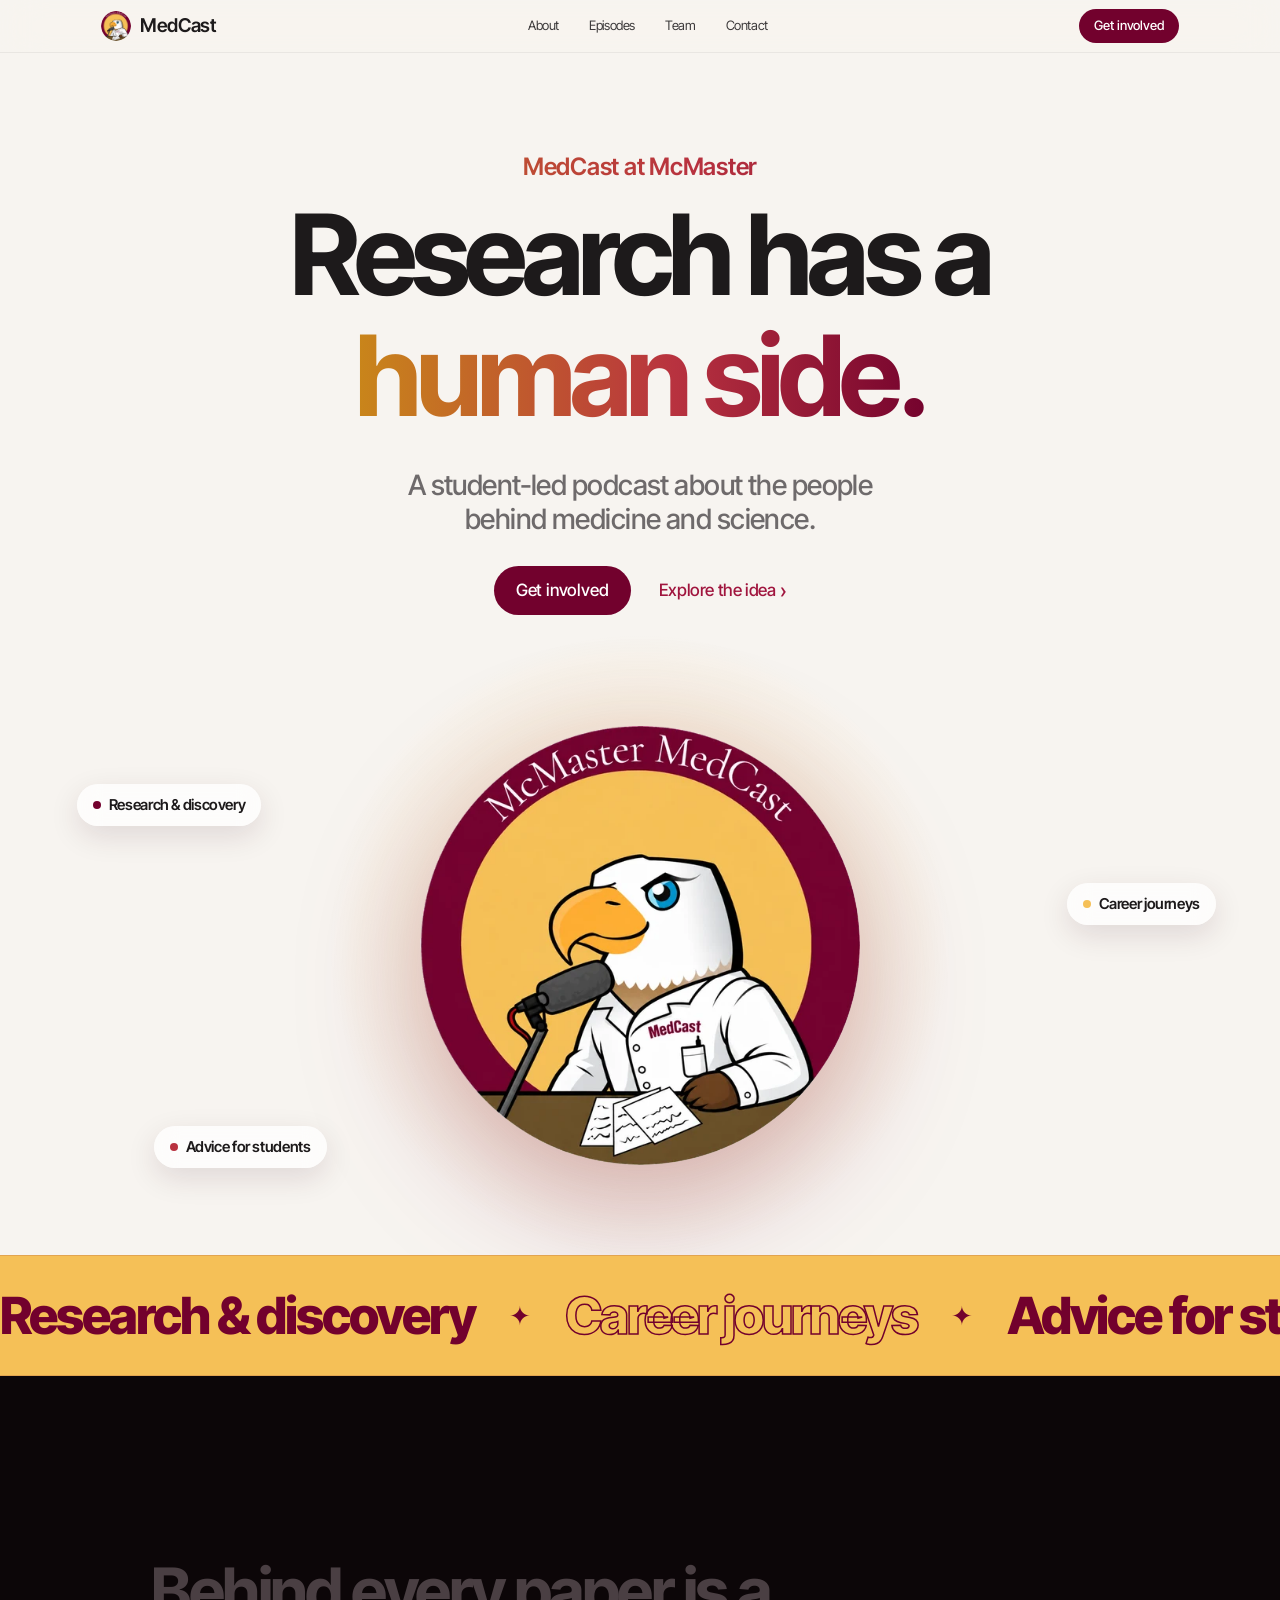
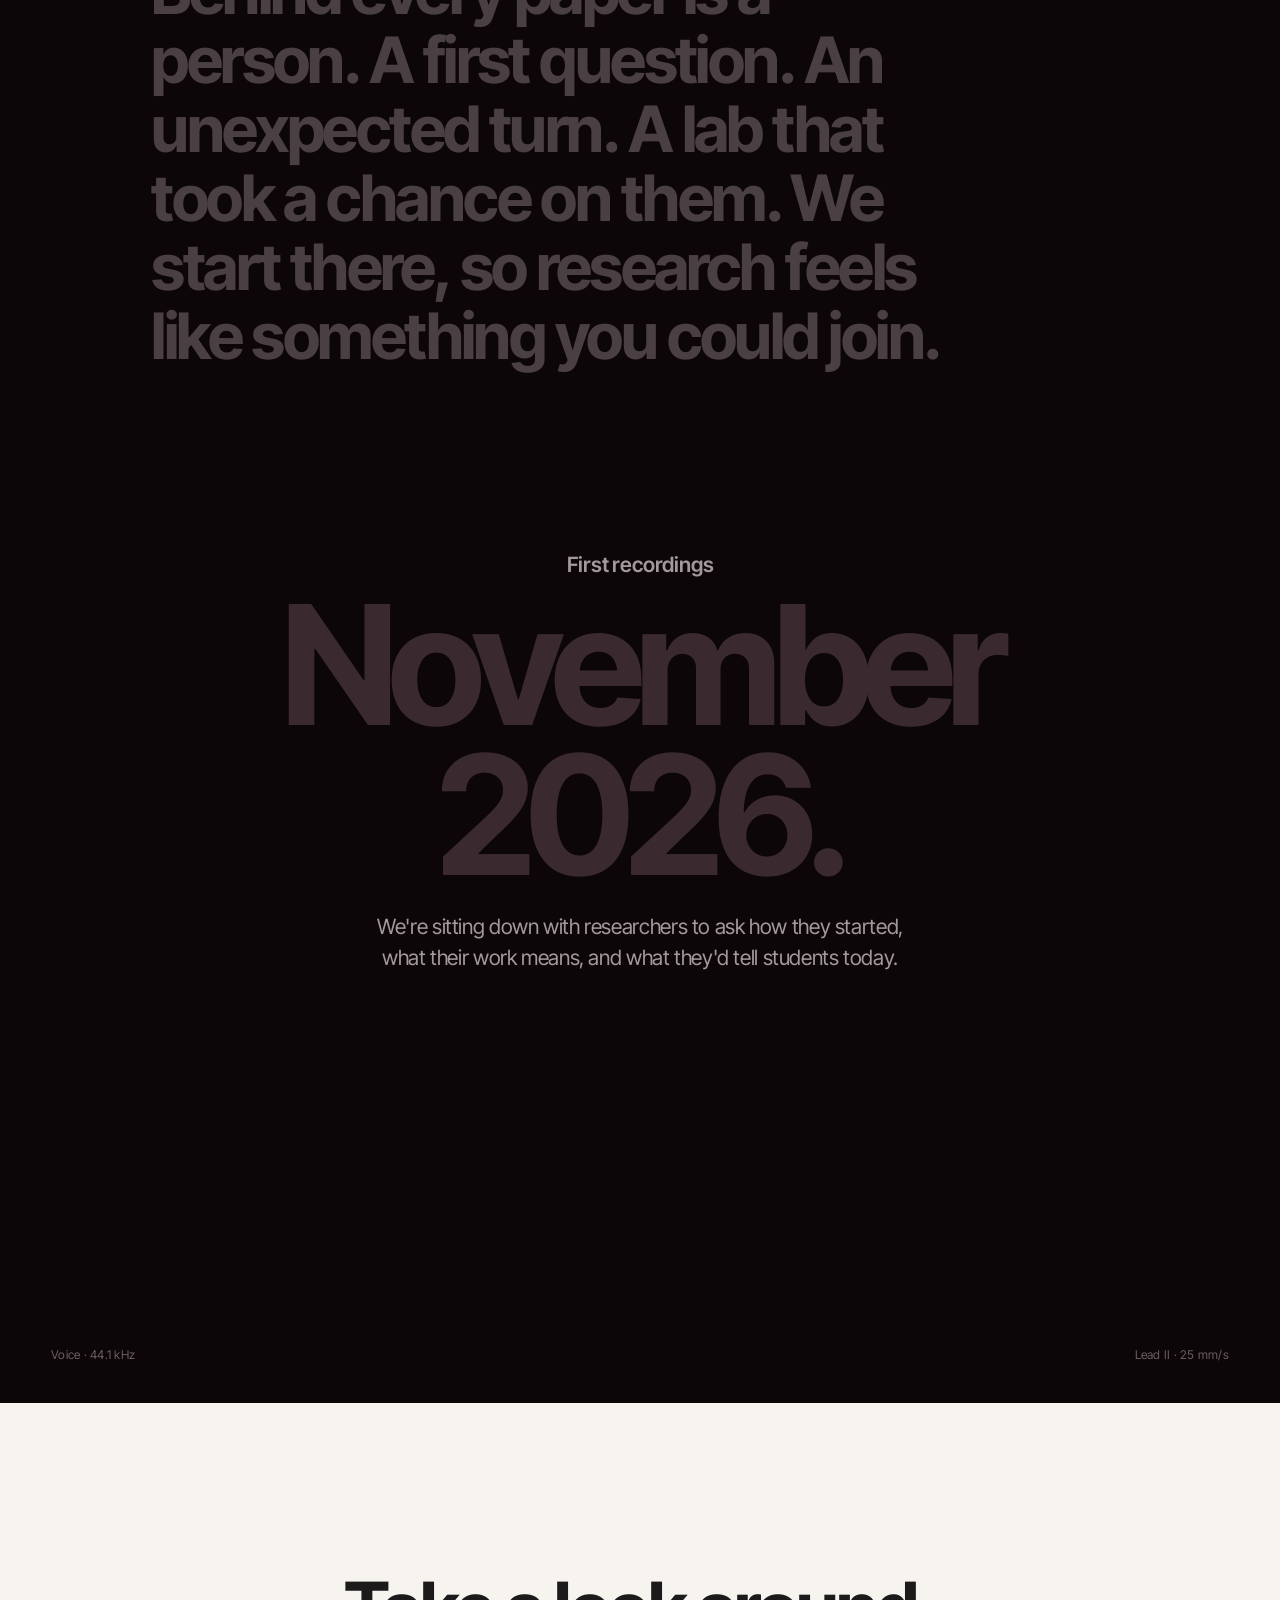
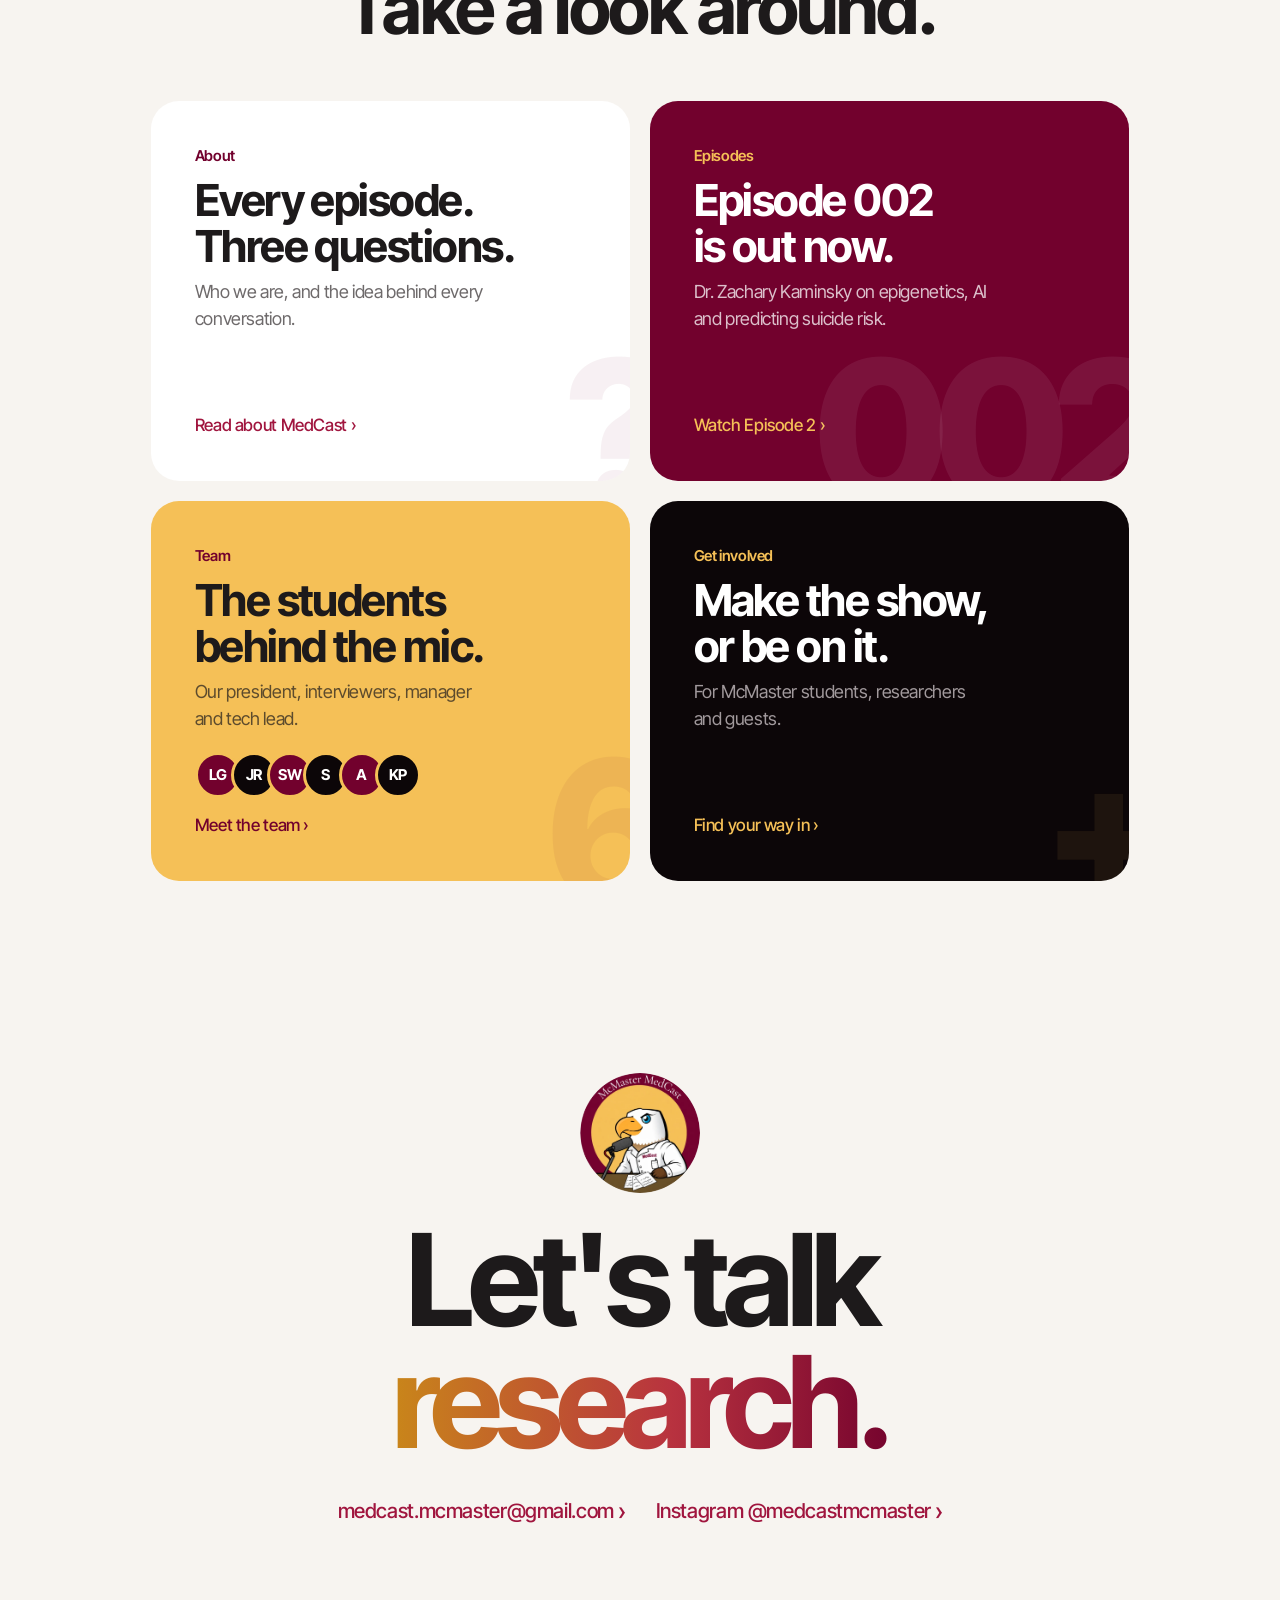
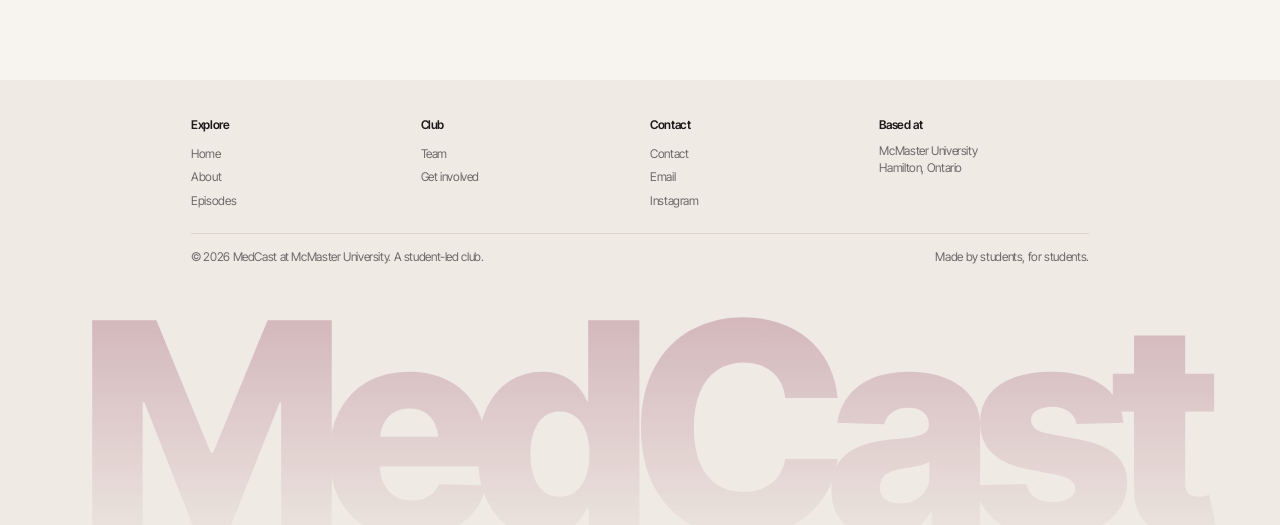
==== commit 4f4aaede: "Add Episode 2 with Dr. Zachary Kaminsky Episode 2 takes the featured card with chapters; Episode 1 m" ====
--- a/index.html
+++ b/index.html
@@ -69,7 +69,7 @@
       <h2 class="sec-title center rise">Take a look around.</h2>
       <div class="tiles">
         <a class="lt rise" href="about.html"><span class="k">About</span><h3>Every episode.<br>Three questions.</h3><p>Who we are, and the idea behind every conversation.</p><span class="go">Read about MedCast</span><span class="art" aria-hidden="true">?</span></a>
-        <a class="lt mr rise" href="episodes.html"><span class="k">Episodes</span><h3>Episode 001 is out now.</h3><p>Neuroscientist Dr. Argel Aguilar-Valles on ketamine, psychedelics and the brain.</p><span class="go">Watch Episode 1</span><span class="art" aria-hidden="true">001</span></a>
+        <a class="lt mr rise" href="episodes.html"><span class="k">Episodes</span><h3>Episode 002 is out now.</h3><p>Dr. Zachary Kaminsky on epigenetics, AI and predicting suicide risk.</p><span class="go">Watch Episode 2</span><span class="art" aria-hidden="true">002</span></a>
         <a class="lt gd rise" href="team.html"><span class="k">Team</span><h3>The students behind the mic.</h3><p>Our president, interviewers, manager and tech lead.</p><div class="faces" aria-hidden="true"><span>LG</span><span>JR</span><span>SW</span><span>S</span><span>A</span><span>KP</span></div><span class="go">Meet the team</span><span class="art" aria-hidden="true">6</span></a>
         <a class="lt dk rise" href="get-involved.html"><span class="k">Get involved</span><h3>Make the show, or be on it.</h3><p>For McMaster students, researchers and guests.</p><span class="go">Find your way in</span><span class="art" aria-hidden="true">+</span></a>
       </div>
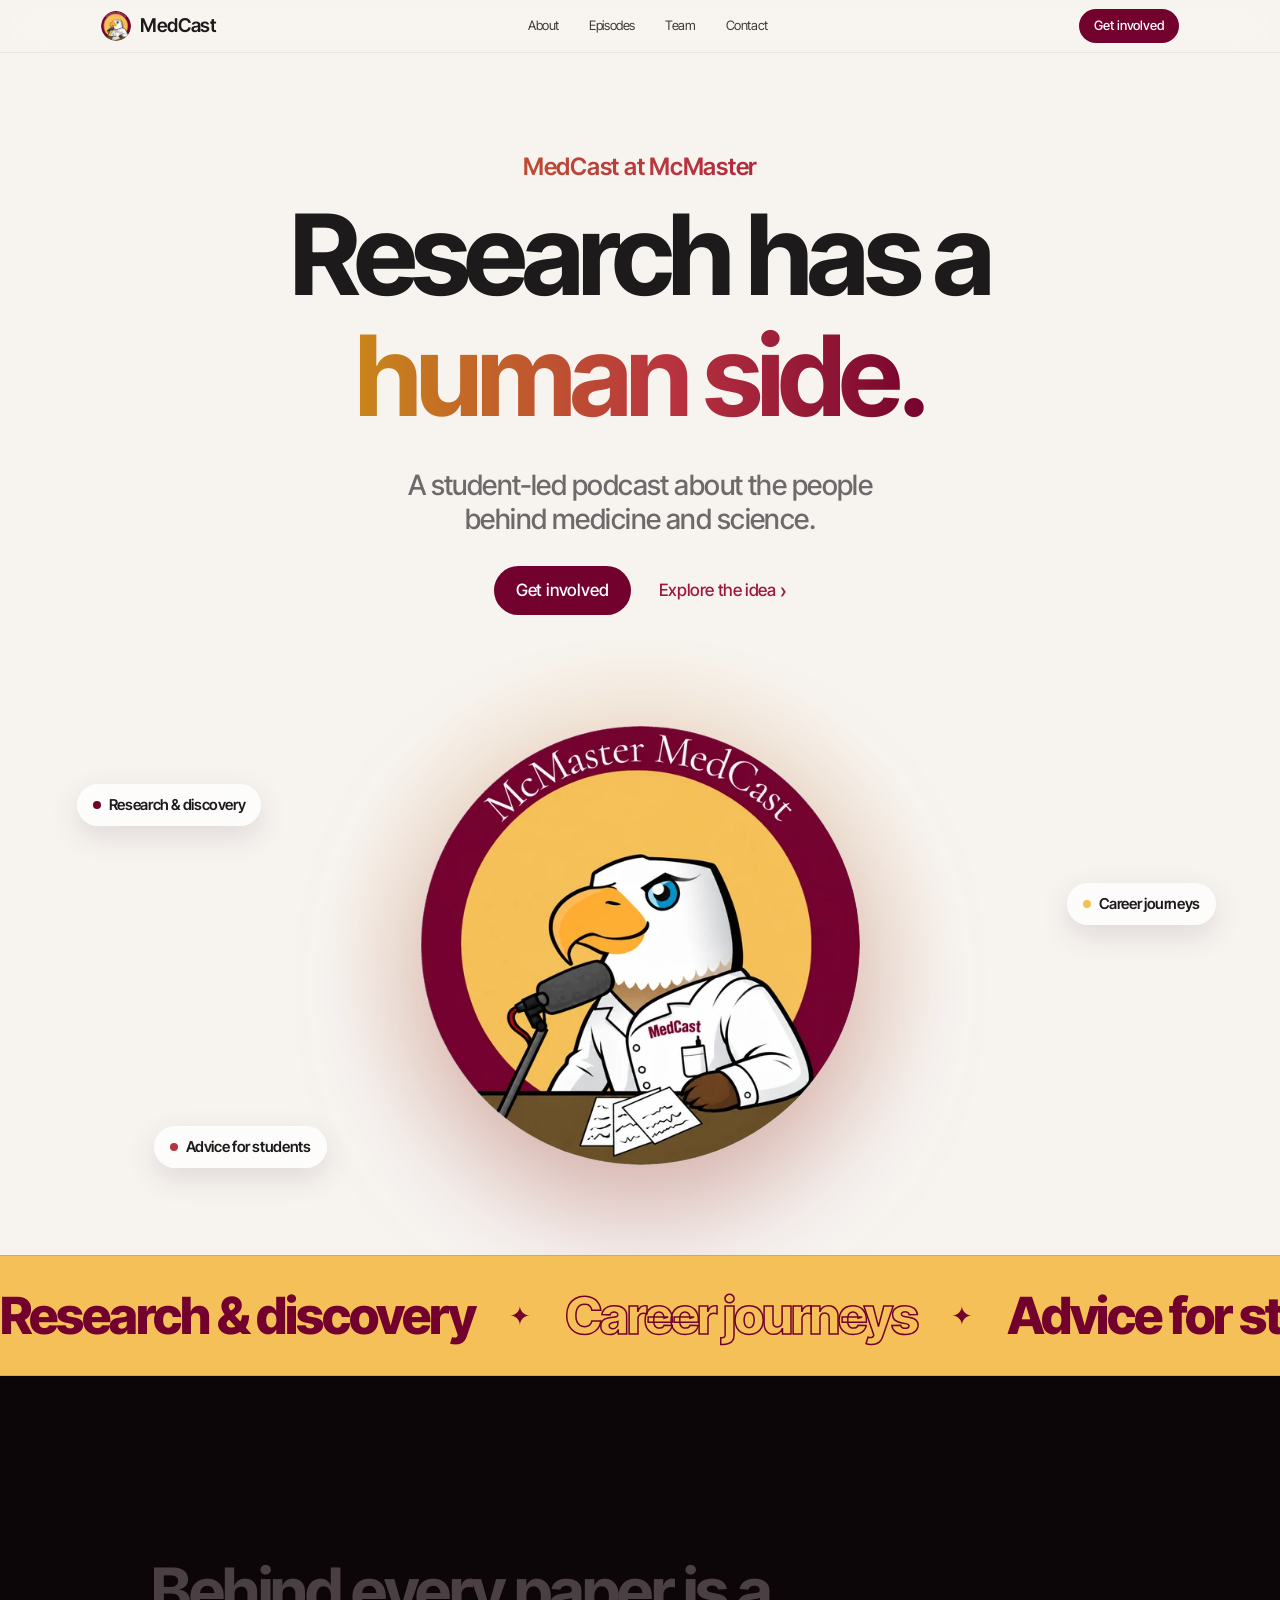
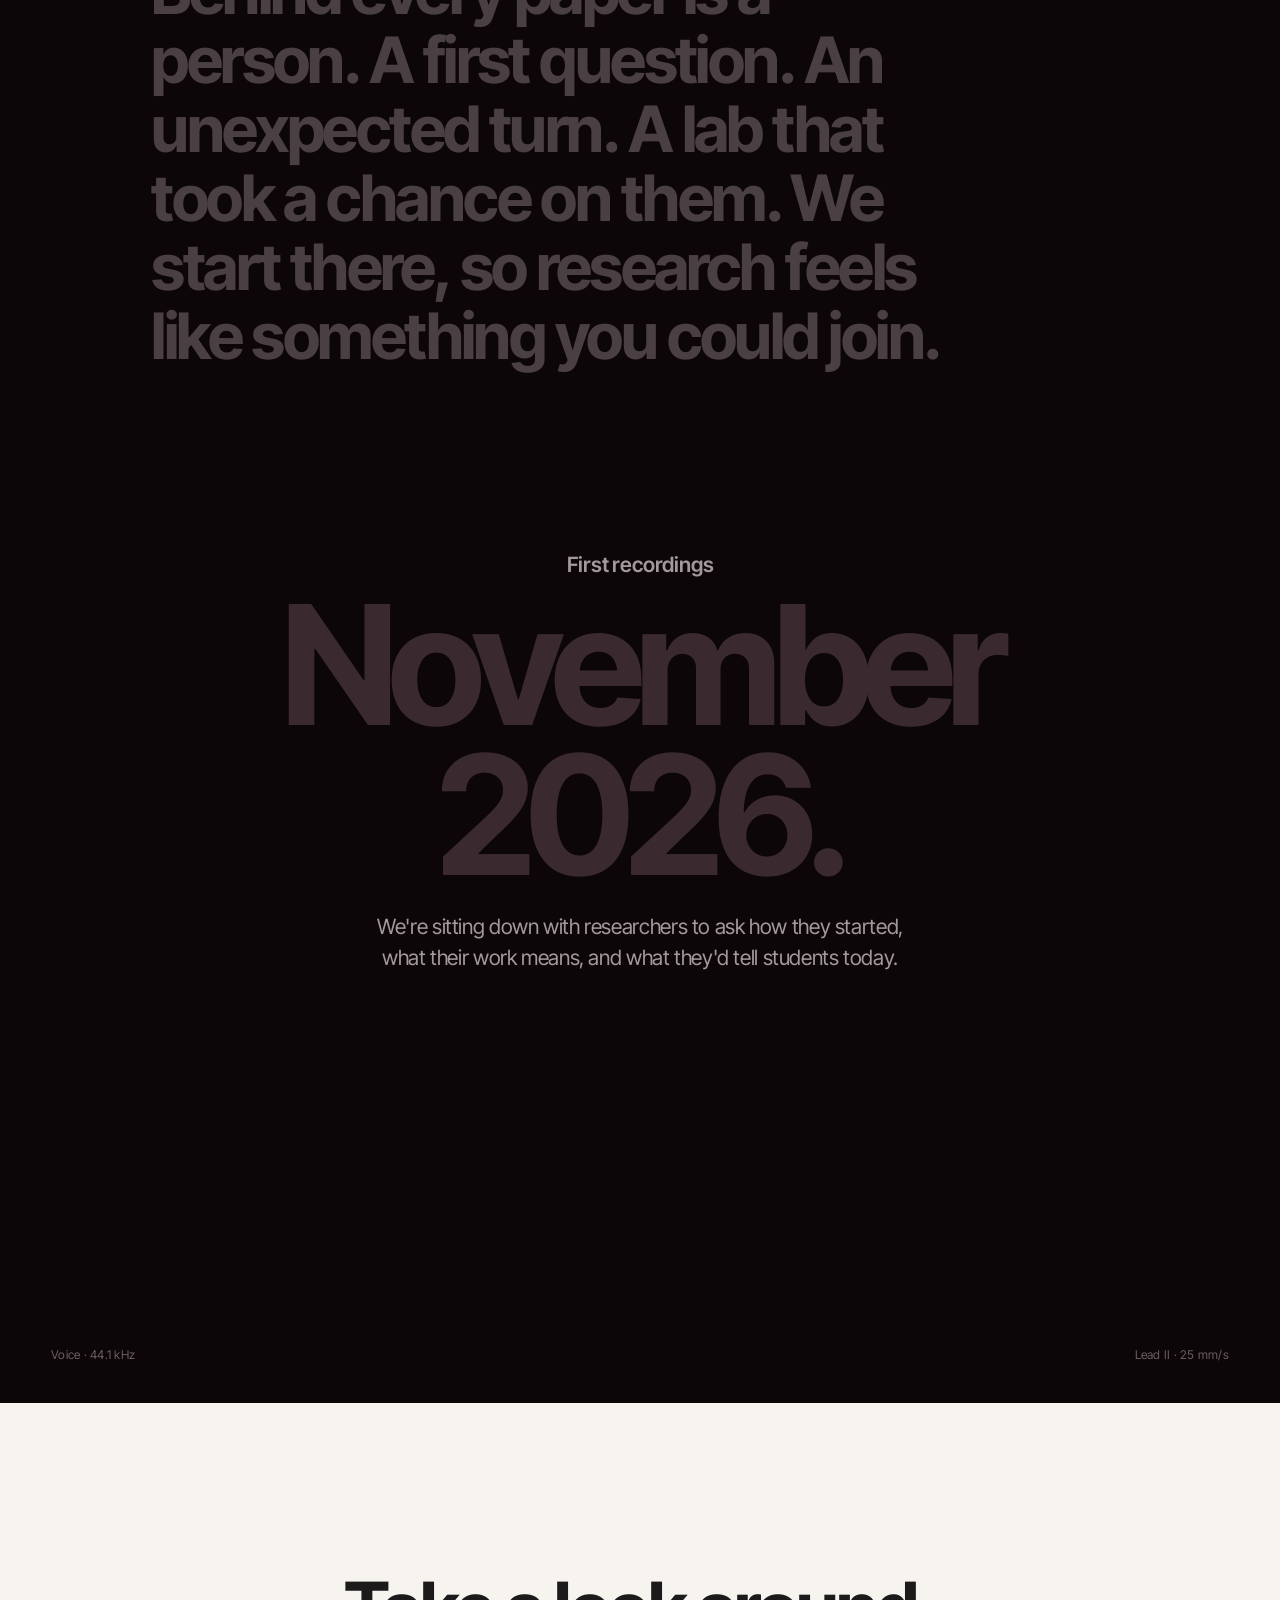
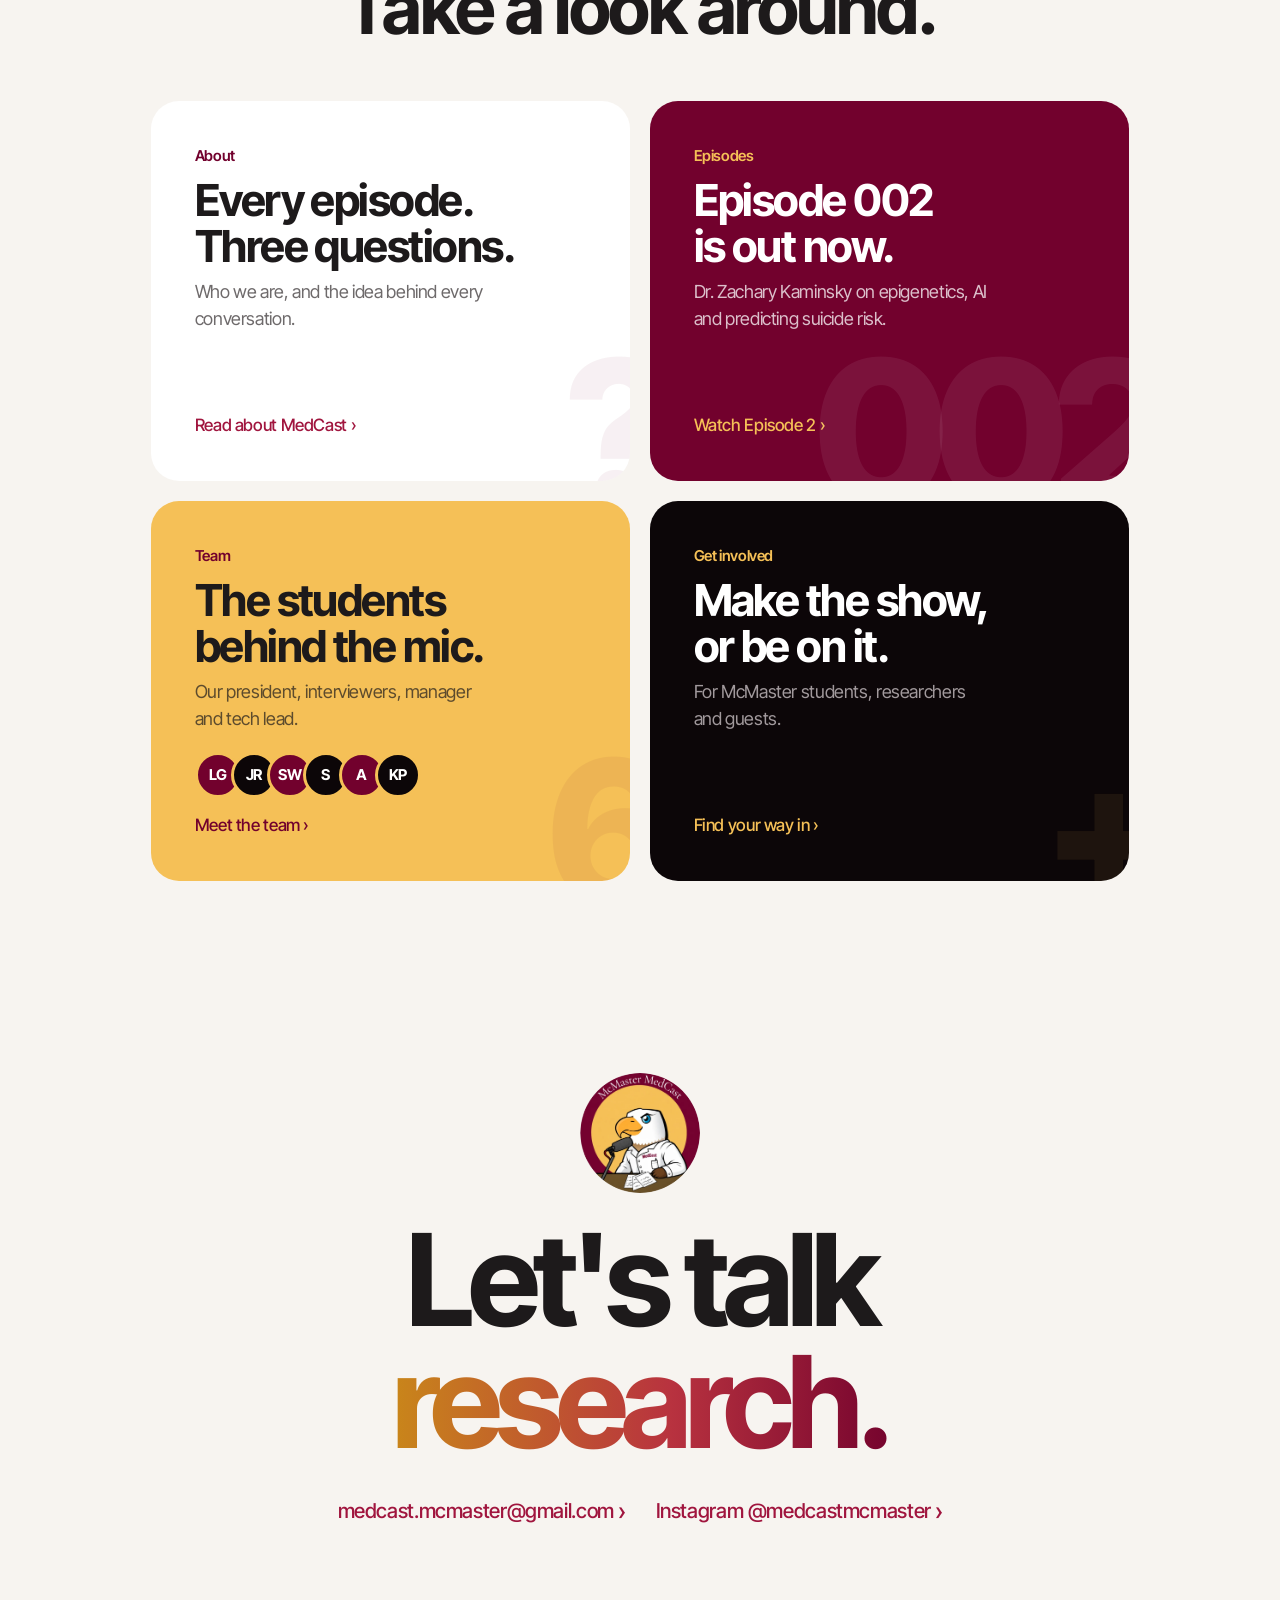
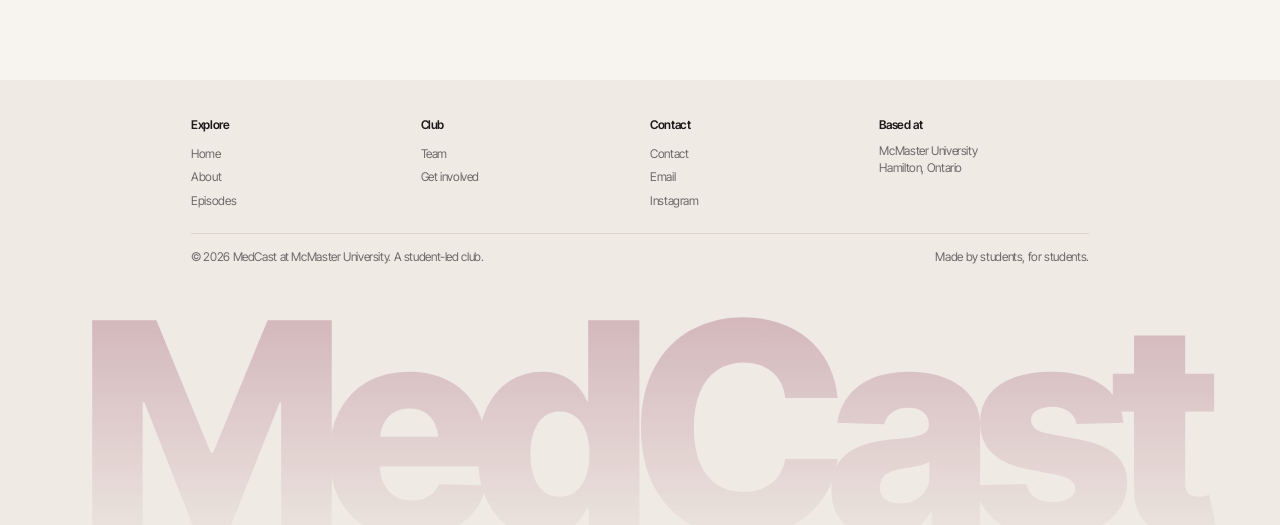
==== commit 46e3082d: "Add a floating episode dropdown on the Episodes page A gold-on-dark switcher sits on the right side " ====
--- a/index.html
+++ b/index.html
@@ -10,7 +10,7 @@
 <link rel="preconnect" href="https://fonts.googleapis.com">
 <link rel="preconnect" href="https://fonts.gstatic.com" crossorigin>
 <link href="https://fonts.googleapis.com/css2?family=Inter+Tight:wght@400;500;600;700;800&display=swap" rel="stylesheet">
-<link rel="stylesheet" href="styles.css?v=202611211653">
+<link rel="stylesheet" href="styles.css?v=202611242200">
 <script>try{if(sessionStorage.getItem("mc-seen"))document.documentElement.classList.add("seen");sessionStorage.setItem("mc-seen","1")}catch(e){}</script>
 
 </head>
@@ -102,6 +102,6 @@
 
 <div class="cursor" aria-hidden="true"></div>
 <div class="toast" id="toast" role="status" aria-live="polite"></div>
-<script src="site.js?v=202611211653"></script>
+<script src="site.js?v=202611242200"></script>
 </body>
 </html>
--- a/styles.css
+++ b/styles.css
@@ -525,3 +525,34 @@
 .pcard .mono-av.photo,.pcard.c-g .mono-av.photo{background-color:#2a1a20;background-size:cover;background-position:center;background-repeat:no-repeat;border-color:rgba(255,255,255,.7)}
 
 .bio-ig[hidden]{display:none}
+
+/* Episode switcher (floating dropdown on the Episodes page) */
+#episodes .feature[id]{scroll-margin-top:90px}
+.ep-switch{position:fixed;right:clamp(14px,2vw,28px);top:50%;z-index:60;transform:translate(16px,-50%);opacity:0;pointer-events:none;transition:opacity .35s,transform .35s}
+.ep-switch.show{opacity:1;transform:translate(0,-50%);pointer-events:auto}
+.es-btn{display:flex;flex-direction:column;align-items:center;gap:2px;width:72px;padding:12px 0 10px;border-radius:22px;border:1px solid rgba(245,192,87,.35);background:rgba(12,6,8,.92);backdrop-filter:blur(12px);-webkit-backdrop-filter:blur(12px);color:#fff;font:inherit;cursor:pointer;box-shadow:0 18px 40px -18px rgba(0,0,0,.6);transition:border-color .2s,transform .2s}
+.es-btn:hover{border-color:var(--gold);transform:translateY(-1px)}
+.es-k{font-size:10px;font-weight:600;letter-spacing:.08em;text-transform:uppercase;color:#a1999c}
+.es-cur{font-size:22px;font-weight:700;color:var(--gold);font-variant-numeric:tabular-nums;line-height:1.1}
+.es-chev{width:8px;height:8px;border-right:2px solid #a1999c;border-bottom:2px solid #a1999c;transform:rotate(135deg);margin-top:4px;transition:transform .25s}
+.ep-switch.open .es-chev{transform:rotate(-45deg)}
+.es-panel{position:absolute;right:calc(100% + 12px);top:50%;width:min(320px,calc(100vw - 120px));padding:14px;border-radius:24px;background:rgba(12,6,8,.96);backdrop-filter:blur(14px);-webkit-backdrop-filter:blur(14px);border:1px solid rgba(245,192,87,.25);box-shadow:0 30px 60px -20px rgba(0,0,0,.6);opacity:0;pointer-events:none;transform:translate(10px,-50%) scale(.97);transform-origin:right center;transition:opacity .25s,transform .25s}
+.ep-switch.open .es-panel{opacity:1;pointer-events:auto;transform:translate(0,-50%) scale(1)}
+.es-title{display:block;font-size:12px;font-weight:600;color:#8f868a;padding:2px 8px 10px}
+.es-panel ul{list-style:none;margin:0;padding:0;display:flex;flex-direction:column;gap:6px}
+.es-panel li button{width:100%;display:flex;align-items:center;gap:12px;padding:10px 12px;border-radius:16px;border:1px solid transparent;background:rgba(255,255,255,.04);color:#e9e4e6;font:inherit;font-size:15px;text-align:left;cursor:pointer;transition:background .2s,border-color .2s}
+.es-panel li button:hover{background:rgba(245,192,87,.12);border-color:rgba(245,192,87,.35)}
+.es-panel li button.on{background:rgba(245,192,87,.16);border-color:rgba(245,192,87,.5)}
+.es-num{flex:none;font-weight:700;color:var(--gold);font-variant-numeric:tabular-nums}
+.es-name{flex:1;min-width:0;overflow:hidden;text-overflow:ellipsis;white-space:nowrap}
+.es-new{flex:none;font-size:11px;font-weight:700;color:var(--ink);background:var(--gold);padding:3px 8px;border-radius:980px}
+@media (max-width:760px){
+  .ep-switch{top:auto;bottom:18px;right:50%;transform:translate(50%,16px)}
+  .ep-switch.show{transform:translate(50%,0)}
+  .es-btn{flex-direction:row;width:auto;gap:8px;padding:10px 18px;border-radius:980px}
+  .es-chev{margin:0 0 3px 2px;transform:rotate(-135deg)}
+  .ep-switch.open .es-chev{transform:rotate(45deg)}
+  .es-panel{right:50%;top:auto;bottom:calc(100% + 10px);transform:translate(50%,10px) scale(.97);transform-origin:bottom center;width:min(320px,calc(100vw - 32px))}
+  .ep-switch.open .es-panel{transform:translate(50%,0) scale(1)}
+}
+@media (prefers-reduced-motion:reduce){.ep-switch,.es-panel,.es-chev{transition:none}}
